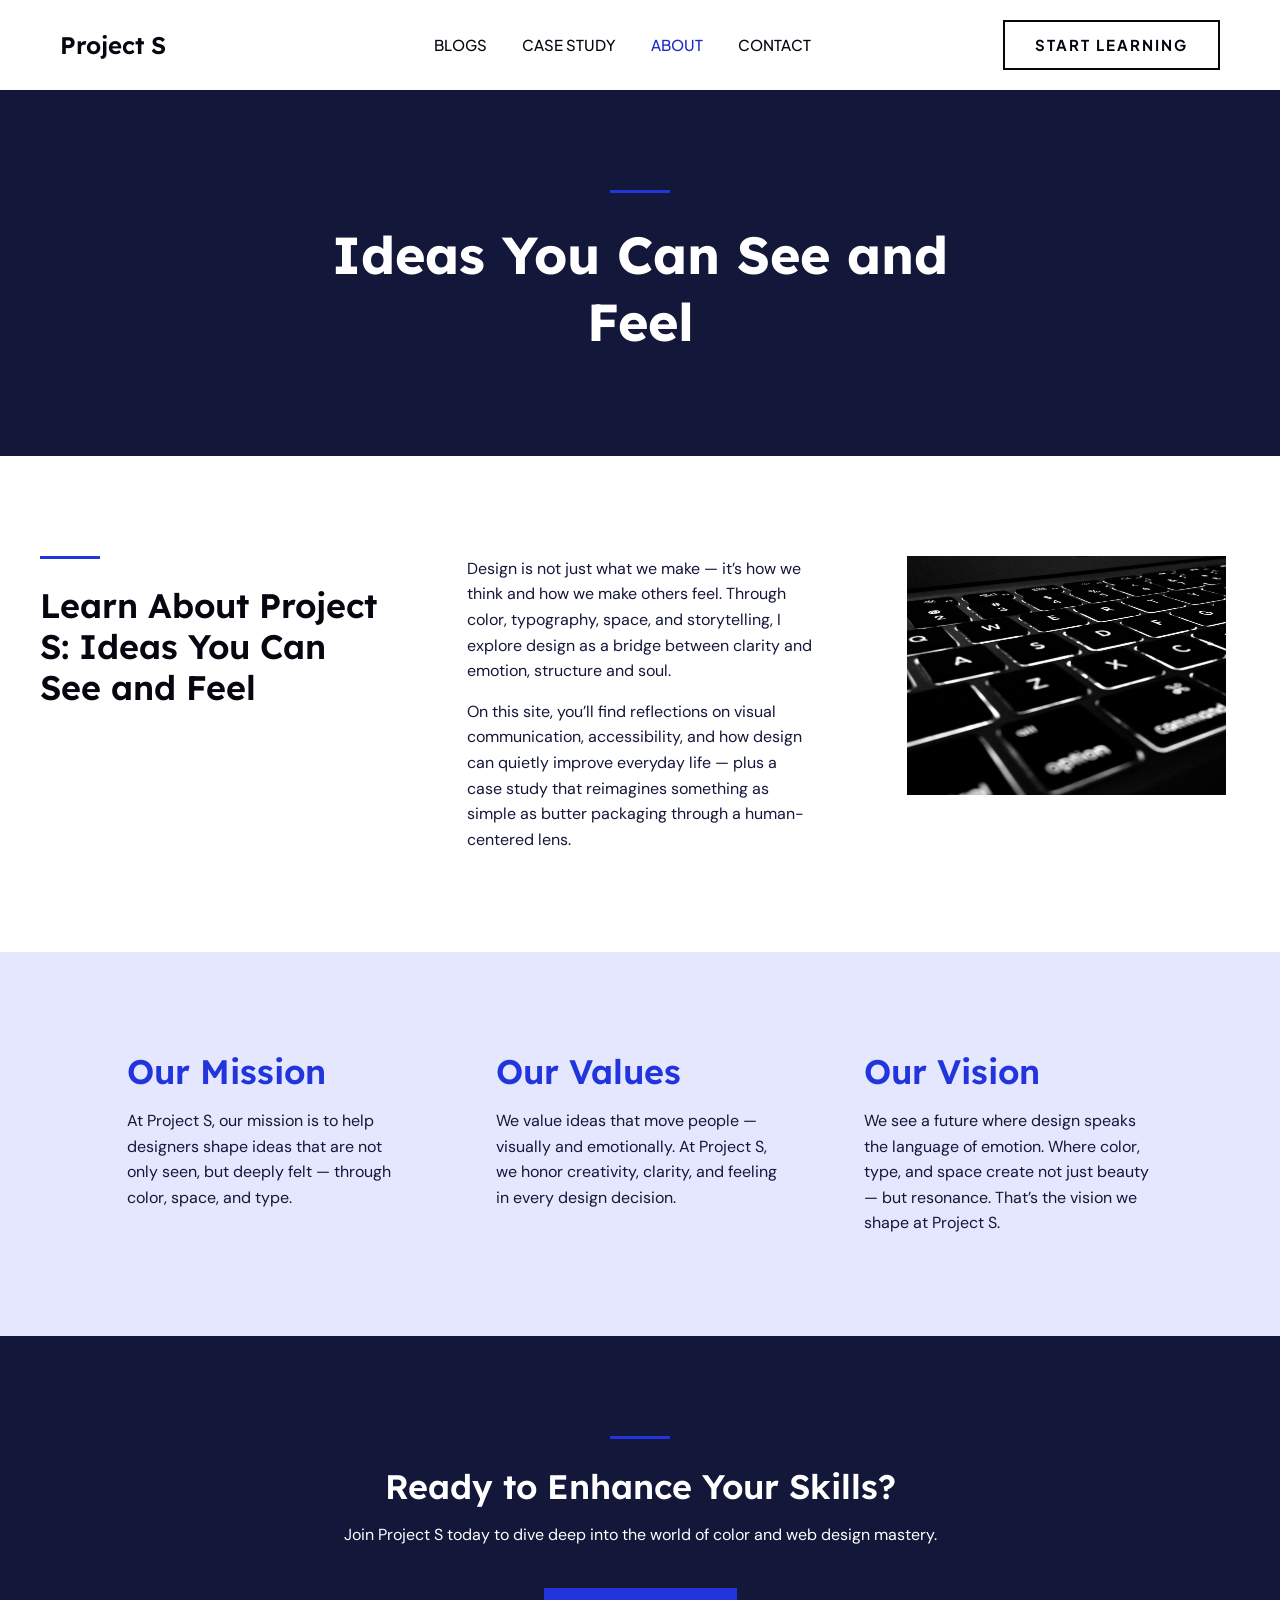
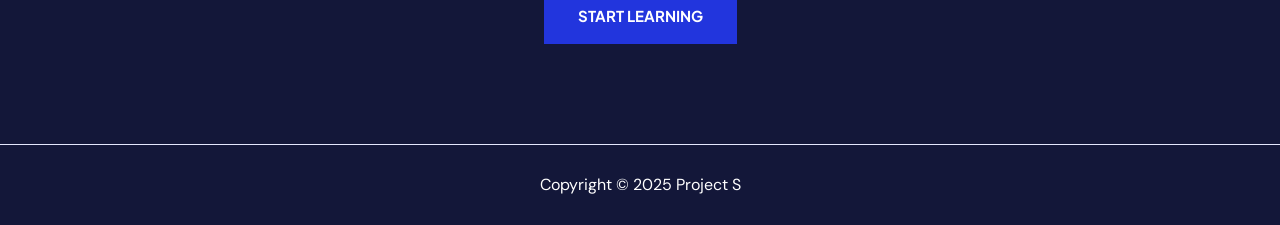
==== about/index.html @ 48d517de "Added case study page and updated links" ====
<!DOCTYPE html>
<html lang="en-US">
<head>
<meta charset="UTF-8">
<meta name="viewport" content="width=device-width, initial-scale=1">
	<link rel="profile" href="https://gmpg.org/xfn/11"> 
	<title>About &#8211; Project S</title>
<meta name="robots" content="max-image-preview:large">
	<style>img:is([sizes="auto" i], [sizes^="auto," i]) { contain-intrinsic-size: 3000px 1500px }</style>
	<link rel="dns-prefetch" href="//fonts.googleapis.com">
<link rel="alternate" type="application/rss+xml" title="Project S &raquo; Feed" href="https://sofisanzh.github.io/blog-project/feed/">
<link rel="alternate" type="application/rss+xml" title="Project S &raquo; Comments Feed" href="https://sofisanzh.github.io/blog-project/comments/feed/">
<script>
window._wpemojiSettings = {"baseUrl":"https:\/\/s.w.org\/images\/core\/emoji\/15.1.0\/72x72\/","ext":".png","svgUrl":"https:\/\/s.w.org\/images\/core\/emoji\/15.1.0\/svg\/","svgExt":".svg","source":{"concatemoji":"https:\/\/sofisanzh.github.io\/blog-project\/wp-includes\/js\/wp-emoji-release.min.js?ver=6.8"}};
/*! This file is auto-generated */
!function(i,n){var o,s,e;function c(e){try{var t={supportTests:e,timestamp:(new Date).valueOf()};sessionStorage.setItem(o,JSON.stringify(t))}catch(e){}}function p(e,t,n){e.clearRect(0,0,e.canvas.width,e.canvas.height),e.fillText(t,0,0);var t=new Uint32Array(e.getImageData(0,0,e.canvas.width,e.canvas.height).data),r=(e.clearRect(0,0,e.canvas.width,e.canvas.height),e.fillText(n,0,0),new Uint32Array(e.getImageData(0,0,e.canvas.width,e.canvas.height).data));return t.every(function(e,t){return e===r[t]})}function u(e,t,n){switch(t){case"flag":return n(e,"🏳️‍⚧️","🏳️​⚧️")?!1:!n(e,"🇺🇳","🇺​🇳")&&!n(e,"🏴󠁧󠁢󠁥󠁮󠁧󠁿","🏴​󠁧​󠁢​󠁥​󠁮​󠁧​󠁿");case"emoji":return!n(e,"🐦‍🔥","🐦​🔥")}return!1}function f(e,t,n){var r="undefined"!=typeof WorkerGlobalScope&&self instanceof WorkerGlobalScope?new OffscreenCanvas(300,150):i.createElement("canvas"),a=r.getContext("2d",{willReadFrequently:!0}),o=(a.textBaseline="top",a.font="600 32px Arial",{});return e.forEach(function(e){o[e]=t(a,e,n)}),o}function t(e){var t=i.createElement("script");t.src=e,t.defer=!0,i.head.appendChild(t)}"undefined"!=typeof Promise&&(o="wpEmojiSettingsSupports",s=["flag","emoji"],n.supports={everything:!0,everythingExceptFlag:!0},e=new Promise(function(e){i.addEventListener("DOMContentLoaded",e,{once:!0})}),new Promise(function(t){var n=function(){try{var e=JSON.parse(sessionStorage.getItem(o));if("object"==typeof e&&"number"==typeof e.timestamp&&(new Date).valueOf()<e.timestamp+604800&&"object"==typeof e.supportTests)return e.supportTests}catch(e){}return null}();if(!n){if("undefined"!=typeof Worker&&"undefined"!=typeof OffscreenCanvas&&"undefined"!=typeof URL&&URL.createObjectURL&&"undefined"!=typeof Blob)try{var e="postMessage("+f.toString()+"("+[JSON.stringify(s),u.toString(),p.toString()].join(",")+"));",r=new Blob([e],{type:"text/javascript"}),a=new Worker(URL.createObjectURL(r),{name:"wpTestEmojiSupports"});return void(a.onmessage=function(e){c(n=e.data),a.terminate(),t(n)})}catch(e){}c(n=f(s,u,p))}t(n)}).then(function(e){for(var t in e)n.supports[t]=e[t],n.supports.everything=n.supports.everything&&n.supports[t],"flag"!==t&&(n.supports.everythingExceptFlag=n.supports.everythingExceptFlag&&n.supports[t]);n.supports.everythingExceptFlag=n.supports.everythingExceptFlag&&!n.supports.flag,n.DOMReady=!1,n.readyCallback=function(){n.DOMReady=!0}}).then(function(){return e}).then(function(){var e;n.supports.everything||(n.readyCallback(),(e=n.source||{}).concatemoji?t(e.concatemoji):e.wpemoji&&e.twemoji&&(t(e.twemoji),t(e.wpemoji)))}))}((window,document),window._wpemojiSettings);
</script>
<link rel="stylesheet" id="astra-theme-css-css" href="https://sofisanzh.github.io/blog-project/wp-content/themes/astra/assets/css/minified/main.min.css?ver=4.10.0" media="all">
<style id="astra-theme-css-inline-css">:root{--ast-post-nav-space:0;--ast-container-default-xlg-padding:2.5em;--ast-container-default-lg-padding:2.5em;--ast-container-default-slg-padding:2em;--ast-container-default-md-padding:2.5em;--ast-container-default-sm-padding:2.5em;--ast-container-default-xs-padding:2.4em;--ast-container-default-xxs-padding:1.8em;--ast-code-block-background:#ECEFF3;--ast-comment-inputs-background:#F9FAFB;--ast-normal-container-width:1200px;--ast-narrow-container-width:750px;--ast-blog-title-font-weight:600;--ast-blog-meta-weight:600;--ast-global-color-primary:var(--ast-global-color-5);--ast-global-color-secondary:var(--ast-global-color-4);--ast-global-color-alternate-background:var(--ast-global-color-7);--ast-global-color-subtle-background:var(--ast-global-color-6);--ast-bg-style-guide:#F8FAFC;--ast-shadow-style-guide:0px 0px 4px 0 #00000057;--ast-global-dark-bg-style:#fff;--ast-global-dark-lfs:#fbfbfb;--ast-widget-bg-color:#fafafa;--ast-wc-container-head-bg-color:#fbfbfb;--ast-title-layout-bg:#eeeeee;--ast-search-border-color:#e7e7e7;--ast-lifter-hover-bg:#e6e6e6;--ast-gallery-block-color:#000;--srfm-color-input-label:var(--ast-global-color-2);}html{font-size:100%;}a{color:var(--ast-global-color-0);}a:hover,a:focus{color:var(--ast-global-color-1);}body,button,input,select,textarea,.ast-button,.ast-custom-button{font-family:'DM Sans',sans-serif;font-weight:400;font-size:16px;font-size:1rem;line-height:var(--ast-body-line-height,1.6em);}blockquote{color:var(--ast-global-color-3);}h1,.entry-content h1,h2,.entry-content h2,h3,.entry-content h3,h4,.entry-content h4,h5,.entry-content h5,h6,.entry-content h6,.site-title,.site-title a{font-family:'Lexend',sans-serif;font-weight:600;line-height:1.2em;}.ast-site-identity .site-title a{color:var(--ast-global-color-2);}.ast-site-identity .site-title a:hover{color:var(--ast-global-color-2);}.site-title{font-size:24px;font-size:1.5rem;display:block;}.site-header .site-description{font-size:15px;font-size:0.9375rem;display:none;}.entry-title{font-size:26px;font-size:1.625rem;}.ast-blog-single-element.ast-taxonomy-container a{font-size:14px;font-size:0.875rem;}.ast-blog-meta-container{font-size:13px;font-size:0.8125rem;}.archive .ast-article-post .ast-article-inner,.blog .ast-article-post .ast-article-inner,.archive .ast-article-post .ast-article-inner:hover,.blog .ast-article-post .ast-article-inner:hover{overflow:hidden;}h1,.entry-content h1{font-size:52px;font-size:3.25rem;font-weight:700;font-family:'Lexend',sans-serif;line-height:1.3em;}h2,.entry-content h2{font-size:34px;font-size:2.125rem;font-weight:600;font-family:'Lexend',sans-serif;line-height:1.2em;}h3,.entry-content h3{font-size:22px;font-size:1.375rem;font-weight:600;font-family:'Lexend',sans-serif;line-height:1.3em;}h4,.entry-content h4{font-size:16px;font-size:1rem;line-height:1.3em;font-weight:600;font-family:'Lexend',sans-serif;}h5,.entry-content h5{font-size:15px;font-size:0.9375rem;line-height:1.5em;font-weight:600;font-family:'Lexend',sans-serif;}h6,.entry-content h6{font-size:14px;font-size:0.875rem;line-height:1.5em;font-weight:600;font-family:'Lexend',sans-serif;text-transform:uppercase;}::selection{background-color:var(--ast-global-color-0);color:#ffffff;}body,h1,.entry-title a,.entry-content h1,h2,.entry-content h2,h3,.entry-content h3,h4,.entry-content h4,h5,.entry-content h5,h6,.entry-content h6{color:var(--ast-global-color-3);}.tagcloud a:hover,.tagcloud a:focus,.tagcloud a.current-item{color:#ffffff;border-color:var(--ast-global-color-0);background-color:var(--ast-global-color-0);}input:focus,input[type="text"]:focus,input[type="email"]:focus,input[type="url"]:focus,input[type="password"]:focus,input[type="reset"]:focus,input[type="search"]:focus,textarea:focus{border-color:var(--ast-global-color-0);}input[type="radio"]:checked,input[type=reset],input[type="checkbox"]:checked,input[type="checkbox"]:hover:checked,input[type="checkbox"]:focus:checked,input[type=range]::-webkit-slider-thumb{border-color:var(--ast-global-color-0);background-color:var(--ast-global-color-0);box-shadow:none;}.site-footer a:hover + .post-count,.site-footer a:focus + .post-count{background:var(--ast-global-color-0);border-color:var(--ast-global-color-0);}.single .nav-links .nav-previous,.single .nav-links .nav-next{color:var(--ast-global-color-0);}.entry-meta,.entry-meta *{line-height:1.45;color:var(--ast-global-color-0);font-weight:600;}.entry-meta a:not(.ast-button):hover,.entry-meta a:not(.ast-button):hover *,.entry-meta a:not(.ast-button):focus,.entry-meta a:not(.ast-button):focus *,.page-links > .page-link,.page-links .page-link:hover,.post-navigation a:hover{color:var(--ast-global-color-1);}#cat option,.secondary .calendar_wrap thead a,.secondary .calendar_wrap thead a:visited{color:var(--ast-global-color-0);}.secondary .calendar_wrap #today,.ast-progress-val span{background:var(--ast-global-color-0);}.secondary a:hover + .post-count,.secondary a:focus + .post-count{background:var(--ast-global-color-0);border-color:var(--ast-global-color-0);}.calendar_wrap #today > a{color:#ffffff;}.page-links .page-link,.single .post-navigation a{color:var(--ast-global-color-3);}.ast-search-menu-icon .search-form button.search-submit{padding:0 4px;}.ast-search-menu-icon form.search-form{padding-right:0;}.ast-search-menu-icon.slide-search input.search-field{width:0;}.ast-header-search .ast-search-menu-icon.ast-dropdown-active .search-form,.ast-header-search .ast-search-menu-icon.ast-dropdown-active .search-field:focus{transition:all 0.2s;}.search-form input.search-field:focus{outline:none;}.ast-search-menu-icon .search-form button.search-submit:focus,.ast-theme-transparent-header .ast-header-search .ast-dropdown-active .ast-icon,.ast-theme-transparent-header .ast-inline-search .search-field:focus .ast-icon{color:var(--ast-global-color-1);}.ast-header-search .slide-search .search-form{border:2px solid var(--ast-global-color-0);}.ast-header-search .slide-search .search-field{background-color:(--ast-global-dark-bg-style);}.ast-archive-title{color:var(--ast-global-color-2);}.widget-title,.widget .wp-block-heading{font-size:22px;font-size:1.375rem;color:var(--ast-global-color-2);}.ast-single-post .entry-content a,.ast-comment-content a:not(.ast-comment-edit-reply-wrap a){text-decoration:underline;}.ast-single-post .elementor-widget-button .elementor-button,.ast-single-post .entry-content .uagb-tab a,.ast-single-post .entry-content .uagb-ifb-cta a,.ast-single-post .entry-content .uabb-module-content a,.ast-single-post .entry-content .uagb-post-grid a,.ast-single-post .entry-content .uagb-timeline a,.ast-single-post .entry-content .uagb-toc__wrap a,.ast-single-post .entry-content .uagb-taxomony-box a,.ast-single-post .entry-content .woocommerce a,.entry-content .wp-block-latest-posts > li > a,.ast-single-post .entry-content .wp-block-file__button,li.ast-post-filter-single,.ast-single-post .ast-comment-content .comment-reply-link,.ast-single-post .ast-comment-content .comment-edit-link{text-decoration:none;}.ast-search-menu-icon.slide-search a:focus-visible:focus-visible,.astra-search-icon:focus-visible,#close:focus-visible,a:focus-visible,.ast-menu-toggle:focus-visible,.site .skip-link:focus-visible,.wp-block-loginout input:focus-visible,.wp-block-search.wp-block-search__button-inside .wp-block-search__inside-wrapper,.ast-header-navigation-arrow:focus-visible,.woocommerce .wc-proceed-to-checkout > .checkout-button:focus-visible,.woocommerce .woocommerce-MyAccount-navigation ul li a:focus-visible,.ast-orders-table__row .ast-orders-table__cell:focus-visible,.woocommerce .woocommerce-order-details .order-again > .button:focus-visible,.woocommerce .woocommerce-message a.button.wc-forward:focus-visible,.woocommerce #minus_qty:focus-visible,.woocommerce #plus_qty:focus-visible,a#ast-apply-coupon:focus-visible,.woocommerce .woocommerce-info a:focus-visible,.woocommerce .astra-shop-summary-wrap a:focus-visible,.woocommerce a.wc-forward:focus-visible,#ast-apply-coupon:focus-visible,.woocommerce-js .woocommerce-mini-cart-item a.remove:focus-visible,#close:focus-visible,.button.search-submit:focus-visible,#search_submit:focus,.normal-search:focus-visible,.ast-header-account-wrap:focus-visible,.woocommerce .ast-on-card-button.ast-quick-view-trigger:focus{outline-style:dotted;outline-color:inherit;outline-width:thin;}input:focus,input[type="text"]:focus,input[type="email"]:focus,input[type="url"]:focus,input[type="password"]:focus,input[type="reset"]:focus,input[type="search"]:focus,input[type="number"]:focus,textarea:focus,.wp-block-search__input:focus,[data-section="section-header-mobile-trigger"] .ast-button-wrap .ast-mobile-menu-trigger-minimal:focus,.ast-mobile-popup-drawer.active .menu-toggle-close:focus,.woocommerce-ordering select.orderby:focus,#ast-scroll-top:focus,#coupon_code:focus,.woocommerce-page #comment:focus,.woocommerce #reviews #respond input#submit:focus,.woocommerce a.add_to_cart_button:focus,.woocommerce .button.single_add_to_cart_button:focus,.woocommerce .woocommerce-cart-form button:focus,.woocommerce .woocommerce-cart-form__cart-item .quantity .qty:focus,.woocommerce .woocommerce-billing-fields .woocommerce-billing-fields__field-wrapper .woocommerce-input-wrapper > .input-text:focus,.woocommerce #order_comments:focus,.woocommerce #place_order:focus,.woocommerce .woocommerce-address-fields .woocommerce-address-fields__field-wrapper .woocommerce-input-wrapper > .input-text:focus,.woocommerce .woocommerce-MyAccount-content form button:focus,.woocommerce .woocommerce-MyAccount-content .woocommerce-EditAccountForm .woocommerce-form-row .woocommerce-Input.input-text:focus,.woocommerce .ast-woocommerce-container .woocommerce-pagination ul.page-numbers li a:focus,body #content .woocommerce form .form-row .select2-container--default .select2-selection--single:focus,#ast-coupon-code:focus,.woocommerce.woocommerce-js .quantity input[type=number]:focus,.woocommerce-js .woocommerce-mini-cart-item .quantity input[type=number]:focus,.woocommerce p#ast-coupon-trigger:focus{border-style:dotted;border-color:inherit;border-width:thin;}input{outline:none;}.ast-logo-title-inline .site-logo-img{padding-right:1em;}body .ast-oembed-container *{position:absolute;top:0;width:100%;height:100%;left:0;}body .wp-block-embed-pocket-casts .ast-oembed-container *{position:unset;}.ast-single-post-featured-section + article {margin-top: 2em;}.site-content .ast-single-post-featured-section img {width: 100%;overflow: hidden;object-fit: cover;}.ast-separate-container .site-content .ast-single-post-featured-section + article {margin-top: -80px;z-index: 9;position: relative;border-radius: 4px;}@media (min-width: 922px) {.ast-no-sidebar .site-content .ast-article-image-container--wide {margin-left: -120px;margin-right: -120px;max-width: unset;width: unset;}.ast-left-sidebar .site-content .ast-article-image-container--wide,.ast-right-sidebar .site-content .ast-article-image-container--wide {margin-left: -10px;margin-right: -10px;}.site-content .ast-article-image-container--full {margin-left: calc( -50vw + 50%);margin-right: calc( -50vw + 50%);max-width: 100vw;width: 100vw;}.ast-left-sidebar .site-content .ast-article-image-container--full,.ast-right-sidebar .site-content .ast-article-image-container--full {margin-left: -10px;margin-right: -10px;max-width: inherit;width: auto;}}.site > .ast-single-related-posts-container {margin-top: 0;}@media (min-width: 922px) {.ast-desktop .ast-container--narrow {max-width: var(--ast-narrow-container-width);margin: 0 auto;}}input[type="text"],input[type="number"],input[type="email"],input[type="url"],input[type="password"],input[type="search"],input[type=reset],input[type=tel],input[type=date],select,textarea{font-size:16px;font-style:normal;font-weight:400;line-height:24px;width:100%;padding:12px 16px;border-radius:4px;box-shadow:0px 1px 2px 0px rgba(0,0,0,0.05);color:var(--ast-form-input-text,#475569);}input[type="text"],input[type="number"],input[type="email"],input[type="url"],input[type="password"],input[type="search"],input[type=reset],input[type=tel],input[type=date],select{height:40px;}input[type="date"]{border-width:1px;border-style:solid;border-color:var(--ast-border-color);background:var( --ast-global-color-secondary,--ast-global-color-5 );}input[type="text"]:focus,input[type="number"]:focus,input[type="email"]:focus,input[type="url"]:focus,input[type="password"]:focus,input[type="search"]:focus,input[type=reset]:focus,input[type="tel"]:focus,input[type="date"]:focus,select:focus,textarea:focus{border-color:#046BD2;box-shadow:none;outline:none;color:var(--ast-form-input-focus-text,#475569);}label,legend{color:#111827;font-size:14px;font-style:normal;font-weight:500;line-height:20px;}select{padding:6px 10px;}fieldset{padding:30px;border-radius:4px;}button,.ast-button,.button,input[type="button"],input[type="reset"],input[type="submit"]{border-radius:4px;box-shadow:0px 1px 2px 0px rgba(0,0,0,0.05);}:root{--ast-comment-inputs-background:#FFF;}::placeholder{color:var(--ast-form-field-color,#9CA3AF);}::-ms-input-placeholder{color:var(--ast-form-field-color,#9CA3AF);}@media (max-width:921.9px){#ast-desktop-header{display:none;}}@media (min-width:922px){#ast-mobile-header{display:none;}}.wp-block-buttons.aligncenter{justify-content:center;}@media (max-width:921px){.ast-theme-transparent-header #primary,.ast-theme-transparent-header #secondary{padding:0;}}@media (max-width:921px){.ast-plain-container.ast-no-sidebar #primary{padding:0;}}.ast-plain-container.ast-no-sidebar #primary{margin-top:0;margin-bottom:0;}@media (max-width:921px){.ast-separate-container #primary,.ast-narrow-container #primary{padding-top:0px;}}@media (max-width:544px){.ast-separate-container #primary,.ast-narrow-container #primary{padding-top:0px;}}@media (max-width:921px){.ast-separate-container #primary,.ast-narrow-container #primary{padding-bottom:0px;}}@media (max-width:544px){.ast-separate-container #primary,.ast-narrow-container #primary{padding-bottom:0px;}}.wp-block-button.is-style-outline .wp-block-button__link{border-color:var(--ast-global-color-0);border-top-width:2px;border-right-width:2px;border-bottom-width:2px;border-left-width:2px;}div.wp-block-button.is-style-outline > .wp-block-button__link:not(.has-text-color),div.wp-block-button.wp-block-button__link.is-style-outline:not(.has-text-color){color:var(--ast-global-color-0);}.wp-block-button.is-style-outline .wp-block-button__link:hover,.wp-block-buttons .wp-block-button.is-style-outline .wp-block-button__link:focus,.wp-block-buttons .wp-block-button.is-style-outline > .wp-block-button__link:not(.has-text-color):hover,.wp-block-buttons .wp-block-button.wp-block-button__link.is-style-outline:not(.has-text-color):hover{color:#ffffff;background-color:var(--ast-global-color-1);border-color:var(--ast-global-color-1);}.post-page-numbers.current .page-link,.ast-pagination .page-numbers.current{color:#ffffff;border-color:var(--ast-global-color-0);background-color:var(--ast-global-color-0);}.wp-block-button.is-style-outline .wp-block-button__link{border-top-width:2px;border-right-width:2px;border-bottom-width:2px;border-left-width:2px;}.wp-block-buttons .wp-block-button.is-style-outline .wp-block-button__link.wp-element-button,.ast-outline-button,.wp-block-uagb-buttons-child .uagb-buttons-repeater.ast-outline-button{border-color:var(--ast-global-color-2);border-top-width:2px;border-right-width:2px;border-bottom-width:2px;border-left-width:2px;font-family:'Plus Jakarta Sans',sans-serif;font-weight:700;font-size:15px;font-size:0.9375rem;line-height:1.6em;text-transform:uppercase;letter-spacing:2px;padding-top:14px;padding-right:32px;padding-bottom:14px;padding-left:32px;border-top-left-radius:0px;border-top-right-radius:0px;border-bottom-right-radius:0px;border-bottom-left-radius:0px;}.wp-block-buttons .wp-block-button.is-style-outline > .wp-block-button__link:not(.has-text-color),.wp-block-buttons .wp-block-button.wp-block-button__link.is-style-outline:not(.has-text-color),.ast-outline-button{color:var(--ast-global-color-2);}.wp-block-button.is-style-outline .wp-block-button__link:hover,.wp-block-buttons .wp-block-button.is-style-outline .wp-block-button__link:focus,.wp-block-buttons .wp-block-button.is-style-outline > .wp-block-button__link:not(.has-text-color):hover,.wp-block-buttons .wp-block-button.wp-block-button__link.is-style-outline:not(.has-text-color):hover,.ast-outline-button:hover,.ast-outline-button:focus,.wp-block-uagb-buttons-child .uagb-buttons-repeater.ast-outline-button:hover,.wp-block-uagb-buttons-child .uagb-buttons-repeater.ast-outline-button:focus{color:#ffffff;background-color:var(--ast-global-color-1);border-color:var(--ast-global-color-1);}.ast-single-post .entry-content a.ast-outline-button,.ast-single-post .entry-content .is-style-outline>.wp-block-button__link{text-decoration:none;}.wp-block-button .wp-block-button__link.wp-element-button.is-style-outline:not(.has-background),.wp-block-button.is-style-outline>.wp-block-button__link.wp-element-button:not(.has-background),.ast-outline-button{background-color:rgba(0,0,0,0);}.uagb-buttons-repeater.ast-outline-button{border-radius:9999px;}@media (max-width:921px){.wp-block-buttons .wp-block-button.is-style-outline .wp-block-button__link.wp-element-button,.ast-outline-button,.wp-block-uagb-buttons-child .uagb-buttons-repeater.ast-outline-button{font-size:14px;font-size:0.875rem;padding-top:14px;padding-right:30px;padding-bottom:14px;padding-left:30px;}}@media (max-width:544px){.wp-block-buttons .wp-block-button.is-style-outline .wp-block-button__link.wp-element-button,.ast-outline-button,.wp-block-uagb-buttons-child .uagb-buttons-repeater.ast-outline-button{font-size:14px;font-size:0.875rem;padding-top:14px;padding-right:25px;padding-bottom:14px;padding-left:25px;}}.entry-content[data-ast-blocks-layout] > figure{margin-bottom:1em;}h1.widget-title{font-weight:700;}h2.widget-title{font-weight:600;}h3.widget-title{font-weight:600;}#page{display:flex;flex-direction:column;min-height:100vh;}.ast-404-layout-1 h1.page-title{color:var(--ast-global-color-2);}.single .post-navigation a{line-height:1em;height:inherit;}.error-404 .page-sub-title{font-size:1.5rem;font-weight:inherit;}.search .site-content .content-area .search-form{margin-bottom:0;}#page .site-content{flex-grow:1;}.widget{margin-bottom:1.25em;}#secondary li{line-height:1.5em;}#secondary .wp-block-group h2{margin-bottom:0.7em;}#secondary h2{font-size:1.7rem;}.ast-separate-container .ast-article-post,.ast-separate-container .ast-article-single,.ast-separate-container .comment-respond{padding:3em;}.ast-separate-container .ast-article-single .ast-article-single{padding:0;}.ast-article-single .wp-block-post-template-is-layout-grid{padding-left:0;}.ast-separate-container .comments-title,.ast-narrow-container .comments-title{padding:1.5em 2em;}.ast-page-builder-template .comment-form-textarea,.ast-comment-formwrap .ast-grid-common-col{padding:0;}.ast-comment-formwrap{padding:0;display:inline-flex;column-gap:20px;width:100%;margin-left:0;margin-right:0;}.comments-area textarea#comment:focus,.comments-area textarea#comment:active,.comments-area .ast-comment-formwrap input[type="text"]:focus,.comments-area .ast-comment-formwrap input[type="text"]:active {box-shadow:none;outline:none;}.archive.ast-page-builder-template .entry-header{margin-top:2em;}.ast-page-builder-template .ast-comment-formwrap{width:100%;}.entry-title{margin-bottom:0.6em;}.ast-archive-description p{font-size:inherit;font-weight:inherit;line-height:inherit;}.ast-separate-container .ast-comment-list li.depth-1,.hentry{margin-bottom:1.5em;}.site-content section.ast-archive-description{margin-bottom:2em;}@media (min-width:921px){.ast-left-sidebar.ast-page-builder-template #secondary,.archive.ast-right-sidebar.ast-page-builder-template .site-main{padding-left:20px;padding-right:20px;}}@media (max-width:544px){.ast-comment-formwrap.ast-row{column-gap:10px;display:inline-block;}#ast-commentform .ast-grid-common-col{position:relative;width:100%;}}@media (min-width:1201px){.ast-separate-container .ast-article-post,.ast-separate-container .ast-article-single,.ast-separate-container .ast-author-box,.ast-separate-container .ast-404-layout-1,.ast-separate-container .no-results{padding:3em;}}@media (max-width:921px){.ast-separate-container #primary,.ast-separate-container #secondary{padding:1.5em 0;}#primary,#secondary{padding:1.5em 0;margin:0;}.ast-left-sidebar #content > .ast-container{display:flex;flex-direction:column-reverse;width:100%;}}@media (min-width:922px){.ast-separate-container.ast-right-sidebar #primary,.ast-separate-container.ast-left-sidebar #primary{border:0;}.search-no-results.ast-separate-container #primary{margin-bottom:4em;}}.wp-block-button .wp-block-button__link{color:#ffffff;}.wp-block-button .wp-block-button__link:hover,.wp-block-button .wp-block-button__link:focus{color:#ffffff;background-color:var(--ast-global-color-1);border-color:var(--ast-global-color-1);}.elementor-widget-heading h1.elementor-heading-title{line-height:1.3em;}.elementor-widget-heading h2.elementor-heading-title{line-height:1.2em;}.elementor-widget-heading h3.elementor-heading-title{line-height:1.3em;}.elementor-widget-heading h4.elementor-heading-title{line-height:1.3em;}.elementor-widget-heading h5.elementor-heading-title{line-height:1.5em;}.elementor-widget-heading h6.elementor-heading-title{line-height:1.5em;}.wp-block-button .wp-block-button__link,.wp-block-search .wp-block-search__button,body .wp-block-file .wp-block-file__button{border-style:solid;border-top-width:2px;border-right-width:2px;border-left-width:2px;border-bottom-width:2px;border-color:var(--ast-global-color-0);background-color:var(--ast-global-color-0);color:#ffffff;font-family:'Plus Jakarta Sans',sans-serif;font-weight:700;line-height:1.6em;text-transform:uppercase;font-size:15px;font-size:0.9375rem;border-top-left-radius:0px;border-top-right-radius:0px;border-bottom-right-radius:0px;border-bottom-left-radius:0px;padding-top:14px;padding-right:32px;padding-bottom:14px;padding-left:32px;}.ast-single-post .entry-content .wp-block-button .wp-block-button__link,.ast-single-post .entry-content .wp-block-search .wp-block-search__button,body .entry-content .wp-block-file .wp-block-file__button{text-decoration:none;}@media (max-width:921px){.wp-block-button .wp-block-button__link,.wp-block-search .wp-block-search__button,body .wp-block-file .wp-block-file__button{font-size:14px;font-size:0.875rem;padding-top:14px;padding-right:30px;padding-bottom:14px;padding-left:30px;border-top-left-radius:0px;border-top-right-radius:0px;border-bottom-right-radius:0px;border-bottom-left-radius:0px;}}@media (max-width:544px){.wp-block-button .wp-block-button__link,.wp-block-search .wp-block-search__button,body .wp-block-file .wp-block-file__button{font-size:14px;font-size:0.875rem;padding-top:14px;padding-right:25px;padding-bottom:14px;padding-left:25px;border-top-left-radius:0px;border-top-right-radius:0px;border-bottom-right-radius:0px;border-bottom-left-radius:0px;}}.menu-toggle,button,.ast-button,.ast-custom-button,.button,input#submit,input[type="button"],input[type="submit"],input[type="reset"],#comments .submit,.search .search-submit,form[CLASS*="wp-block-search__"].wp-block-search .wp-block-search__inside-wrapper .wp-block-search__button,body .wp-block-file .wp-block-file__button,.search .search-submit,.woocommerce-js a.button,.woocommerce button.button,.woocommerce .woocommerce-message a.button,.woocommerce #respond input#submit.alt,.woocommerce input.button.alt,.woocommerce input.button,.woocommerce input.button:disabled,.woocommerce input.button:disabled[disabled],.woocommerce input.button:disabled:hover,.woocommerce input.button:disabled[disabled]:hover,.woocommerce #respond input#submit,.woocommerce button.button.alt.disabled,.wc-block-grid__products .wc-block-grid__product .wp-block-button__link,.wc-block-grid__product-onsale,[CLASS*="wc-block"] button,.woocommerce-js .astra-cart-drawer .astra-cart-drawer-content .woocommerce-mini-cart__buttons .button:not(.checkout):not(.ast-continue-shopping),.woocommerce-js .astra-cart-drawer .astra-cart-drawer-content .woocommerce-mini-cart__buttons a.checkout,.woocommerce button.button.alt.disabled.wc-variation-selection-needed,[CLASS*="wc-block"] .wc-block-components-button{border-style:solid;border-top-width:2px;border-right-width:2px;border-left-width:2px;border-bottom-width:2px;color:#ffffff;border-color:var(--ast-global-color-0);background-color:var(--ast-global-color-0);padding-top:14px;padding-right:32px;padding-bottom:14px;padding-left:32px;font-family:'Plus Jakarta Sans',sans-serif;font-weight:700;font-size:15px;font-size:0.9375rem;line-height:1.6em;text-transform:uppercase;border-top-left-radius:0px;border-top-right-radius:0px;border-bottom-right-radius:0px;border-bottom-left-radius:0px;}button:focus,.menu-toggle:hover,button:hover,.ast-button:hover,.ast-custom-button:hover .button:hover,.ast-custom-button:hover ,input[type=reset]:hover,input[type=reset]:focus,input#submit:hover,input#submit:focus,input[type="button"]:hover,input[type="button"]:focus,input[type="submit"]:hover,input[type="submit"]:focus,form[CLASS*="wp-block-search__"].wp-block-search .wp-block-search__inside-wrapper .wp-block-search__button:hover,form[CLASS*="wp-block-search__"].wp-block-search .wp-block-search__inside-wrapper .wp-block-search__button:focus,body .wp-block-file .wp-block-file__button:hover,body .wp-block-file .wp-block-file__button:focus,.woocommerce-js a.button:hover,.woocommerce button.button:hover,.woocommerce .woocommerce-message a.button:hover,.woocommerce #respond input#submit:hover,.woocommerce #respond input#submit.alt:hover,.woocommerce input.button.alt:hover,.woocommerce input.button:hover,.woocommerce button.button.alt.disabled:hover,.wc-block-grid__products .wc-block-grid__product .wp-block-button__link:hover,[CLASS*="wc-block"] button:hover,.woocommerce-js .astra-cart-drawer .astra-cart-drawer-content .woocommerce-mini-cart__buttons .button:not(.checkout):not(.ast-continue-shopping):hover,.woocommerce-js .astra-cart-drawer .astra-cart-drawer-content .woocommerce-mini-cart__buttons a.checkout:hover,.woocommerce button.button.alt.disabled.wc-variation-selection-needed:hover,[CLASS*="wc-block"] .wc-block-components-button:hover,[CLASS*="wc-block"] .wc-block-components-button:focus{color:#ffffff;background-color:var(--ast-global-color-1);border-color:var(--ast-global-color-1);}form[CLASS*="wp-block-search__"].wp-block-search .wp-block-search__inside-wrapper .wp-block-search__button.has-icon{padding-top:calc(14px - 3px);padding-right:calc(32px - 3px);padding-bottom:calc(14px - 3px);padding-left:calc(32px - 3px);}@media (max-width:921px){.menu-toggle,button,.ast-button,.ast-custom-button,.button,input#submit,input[type="button"],input[type="submit"],input[type="reset"],#comments .submit,.search .search-submit,form[CLASS*="wp-block-search__"].wp-block-search .wp-block-search__inside-wrapper .wp-block-search__button,body .wp-block-file .wp-block-file__button,.search .search-submit,.woocommerce-js a.button,.woocommerce button.button,.woocommerce .woocommerce-message a.button,.woocommerce #respond input#submit.alt,.woocommerce input.button.alt,.woocommerce input.button,.woocommerce input.button:disabled,.woocommerce input.button:disabled[disabled],.woocommerce input.button:disabled:hover,.woocommerce input.button:disabled[disabled]:hover,.woocommerce #respond input#submit,.woocommerce button.button.alt.disabled,.wc-block-grid__products .wc-block-grid__product .wp-block-button__link,.wc-block-grid__product-onsale,[CLASS*="wc-block"] button,.woocommerce-js .astra-cart-drawer .astra-cart-drawer-content .woocommerce-mini-cart__buttons .button:not(.checkout):not(.ast-continue-shopping),.woocommerce-js .astra-cart-drawer .astra-cart-drawer-content .woocommerce-mini-cart__buttons a.checkout,.woocommerce button.button.alt.disabled.wc-variation-selection-needed,[CLASS*="wc-block"] .wc-block-components-button{padding-top:14px;padding-right:30px;padding-bottom:14px;padding-left:30px;font-size:14px;font-size:0.875rem;border-top-left-radius:0px;border-top-right-radius:0px;border-bottom-right-radius:0px;border-bottom-left-radius:0px;}}@media (max-width:544px){.menu-toggle,button,.ast-button,.ast-custom-button,.button,input#submit,input[type="button"],input[type="submit"],input[type="reset"],#comments .submit,.search .search-submit,form[CLASS*="wp-block-search__"].wp-block-search .wp-block-search__inside-wrapper .wp-block-search__button,body .wp-block-file .wp-block-file__button,.search .search-submit,.woocommerce-js a.button,.woocommerce button.button,.woocommerce .woocommerce-message a.button,.woocommerce #respond input#submit.alt,.woocommerce input.button.alt,.woocommerce input.button,.woocommerce input.button:disabled,.woocommerce input.button:disabled[disabled],.woocommerce input.button:disabled:hover,.woocommerce input.button:disabled[disabled]:hover,.woocommerce #respond input#submit,.woocommerce button.button.alt.disabled,.wc-block-grid__products .wc-block-grid__product .wp-block-button__link,.wc-block-grid__product-onsale,[CLASS*="wc-block"] button,.woocommerce-js .astra-cart-drawer .astra-cart-drawer-content .woocommerce-mini-cart__buttons .button:not(.checkout):not(.ast-continue-shopping),.woocommerce-js .astra-cart-drawer .astra-cart-drawer-content .woocommerce-mini-cart__buttons a.checkout,.woocommerce button.button.alt.disabled.wc-variation-selection-needed,[CLASS*="wc-block"] .wc-block-components-button{padding-top:14px;padding-right:25px;padding-bottom:14px;padding-left:25px;font-size:14px;font-size:0.875rem;border-top-left-radius:0px;border-top-right-radius:0px;border-bottom-right-radius:0px;border-bottom-left-radius:0px;}}@media (max-width:921px){.menu-toggle,button,.ast-button,.button,input#submit,input[type="button"],input[type="submit"],input[type="reset"]{font-size:14px;font-size:0.875rem;}.ast-mobile-header-stack .main-header-bar .ast-search-menu-icon{display:inline-block;}.ast-header-break-point.ast-header-custom-item-outside .ast-mobile-header-stack .main-header-bar .ast-search-icon{margin:0;}.ast-comment-avatar-wrap img{max-width:2.5em;}.ast-comment-meta{padding:0 1.8888em 1.3333em;}}@media (min-width:544px){.ast-container{max-width:100%;}}@media (max-width:544px){.ast-separate-container .ast-article-post,.ast-separate-container .ast-article-single,.ast-separate-container .comments-title,.ast-separate-container .ast-archive-description{padding:1.5em 1em;}.ast-separate-container #content .ast-container{padding-left:0.54em;padding-right:0.54em;}.ast-separate-container .ast-comment-list .bypostauthor{padding:.5em;}.ast-search-menu-icon.ast-dropdown-active .search-field{width:170px;}.menu-toggle,button,.ast-button,.button,input#submit,input[type="button"],input[type="submit"],input[type="reset"]{font-size:14px;font-size:0.875rem;}} #ast-mobile-header .ast-site-header-cart-li a{pointer-events:none;}.ast-separate-container{background-color:var(--ast-global-color-4);background-image:none;}@media (max-width:921px){.site-title{display:block;}.site-header .site-description{display:none;}.entry-title{font-size:24px;font-size:1.5rem;}h1,.entry-content h1{font-size:40px;}h2,.entry-content h2{font-size:30px;}h3,.entry-content h3{font-size:24px;}h4,.entry-content h4{font-size:16px;font-size:1rem;}h5,.entry-content h5{font-size:15px;font-size:0.9375rem;}h6,.entry-content h6{font-size:14px;font-size:0.875rem;}}@media (max-width:544px){.site-title{display:block;}.site-header .site-description{display:none;}.entry-title{font-size:24px;font-size:1.5rem;}h1,.entry-content h1{font-size:32px;}h2,.entry-content h2{font-size:26px;}h3,.entry-content h3{font-size:22px;}h4,.entry-content h4{font-size:16px;font-size:1rem;}h5,.entry-content h5{font-size:15px;font-size:0.9375rem;}h6,.entry-content h6{font-size:14px;font-size:0.875rem;}}@media (max-width:921px){html{font-size:91.2%;}}@media (max-width:544px){html{font-size:91.2%;}}@media (min-width:922px){.ast-container{max-width:1240px;}}@media (min-width:922px){.site-content .ast-container{display:flex;}}@media (max-width:921px){.site-content .ast-container{flex-direction:column;}}.entry-content h1,.entry-content h2,.entry-content h3,.entry-content h4,.entry-content h5,.entry-content h6{clear:none;}@media (min-width:922px){.main-header-menu .sub-menu .menu-item.ast-left-align-sub-menu:hover > .sub-menu,.main-header-menu .sub-menu .menu-item.ast-left-align-sub-menu.focus > .sub-menu{margin-left:-0px;}}.entry-content li > p{margin-bottom:0;}.site .comments-area{padding-top:2em;padding-bottom:2em;margin-top:2em;}.wp-block-file {display: flex;align-items: center;flex-wrap: wrap;justify-content: space-between;}.wp-block-pullquote {border: none;}.wp-block-pullquote blockquote::before {content: "\201D";font-family: "Helvetica",sans-serif;display: flex;transform: rotate( 180deg );font-size: 6rem;font-style: normal;line-height: 1;font-weight: bold;align-items: center;justify-content: center;}.has-text-align-right > blockquote::before {justify-content: flex-start;}.has-text-align-left > blockquote::before {justify-content: flex-end;}figure.wp-block-pullquote.is-style-solid-color blockquote {max-width: 100%;text-align: inherit;}:root {--wp--custom--ast-default-block-top-padding: 3em;--wp--custom--ast-default-block-right-padding: 3em;--wp--custom--ast-default-block-bottom-padding: 3em;--wp--custom--ast-default-block-left-padding: 3em;--wp--custom--ast-container-width: 1200px;--wp--custom--ast-content-width-size: 1200px;--wp--custom--ast-wide-width-size: calc(1200px + var(--wp--custom--ast-default-block-left-padding) + var(--wp--custom--ast-default-block-right-padding));}.ast-narrow-container {--wp--custom--ast-content-width-size: 750px;--wp--custom--ast-wide-width-size: 750px;}@media(max-width: 921px) {:root {--wp--custom--ast-default-block-top-padding: 3em;--wp--custom--ast-default-block-right-padding: 2em;--wp--custom--ast-default-block-bottom-padding: 3em;--wp--custom--ast-default-block-left-padding: 2em;}}@media(max-width: 544px) {:root {--wp--custom--ast-default-block-top-padding: 3em;--wp--custom--ast-default-block-right-padding: 1.5em;--wp--custom--ast-default-block-bottom-padding: 3em;--wp--custom--ast-default-block-left-padding: 1.5em;}}.entry-content > .wp-block-group,.entry-content > .wp-block-cover,.entry-content > .wp-block-columns {padding-top: var(--wp--custom--ast-default-block-top-padding);padding-right: var(--wp--custom--ast-default-block-right-padding);padding-bottom: var(--wp--custom--ast-default-block-bottom-padding);padding-left: var(--wp--custom--ast-default-block-left-padding);}.ast-plain-container.ast-no-sidebar .entry-content > .alignfull,.ast-page-builder-template .ast-no-sidebar .entry-content > .alignfull {margin-left: calc( -50vw + 50%);margin-right: calc( -50vw + 50%);max-width: 100vw;width: 100vw;}.ast-plain-container.ast-no-sidebar .entry-content .alignfull .alignfull,.ast-page-builder-template.ast-no-sidebar .entry-content .alignfull .alignfull,.ast-plain-container.ast-no-sidebar .entry-content .alignfull .alignwide,.ast-page-builder-template.ast-no-sidebar .entry-content .alignfull .alignwide,.ast-plain-container.ast-no-sidebar .entry-content .alignwide .alignfull,.ast-page-builder-template.ast-no-sidebar .entry-content .alignwide .alignfull,.ast-plain-container.ast-no-sidebar .entry-content .alignwide .alignwide,.ast-page-builder-template.ast-no-sidebar .entry-content .alignwide .alignwide,.ast-plain-container.ast-no-sidebar .entry-content .wp-block-column .alignfull,.ast-page-builder-template.ast-no-sidebar .entry-content .wp-block-column .alignfull,.ast-plain-container.ast-no-sidebar .entry-content .wp-block-column .alignwide,.ast-page-builder-template.ast-no-sidebar .entry-content .wp-block-column .alignwide {margin-left: auto;margin-right: auto;width: 100%;}[data-ast-blocks-layout] .wp-block-separator:not(.is-style-dots) {height: 0;}[data-ast-blocks-layout] .wp-block-separator {margin: 20px auto;}[data-ast-blocks-layout] .wp-block-separator:not(.is-style-wide):not(.is-style-dots) {max-width: 100px;}[data-ast-blocks-layout] .wp-block-separator.has-background {padding: 0;}.entry-content[data-ast-blocks-layout] > * {max-width: var(--wp--custom--ast-content-width-size);margin-left: auto;margin-right: auto;}.entry-content[data-ast-blocks-layout] > .alignwide {max-width: var(--wp--custom--ast-wide-width-size);}.entry-content[data-ast-blocks-layout] .alignfull {max-width: none;}.entry-content .wp-block-columns {margin-bottom: 0;}blockquote {margin: 1.5em;border-color: rgba(0,0,0,0.05);}.wp-block-quote:not(.has-text-align-right):not(.has-text-align-center) {border-left: 5px solid rgba(0,0,0,0.05);}.has-text-align-right > blockquote,blockquote.has-text-align-right {border-right: 5px solid rgba(0,0,0,0.05);}.has-text-align-left > blockquote,blockquote.has-text-align-left {border-left: 5px solid rgba(0,0,0,0.05);}.wp-block-site-tagline,.wp-block-latest-posts .read-more {margin-top: 15px;}.wp-block-loginout p label {display: block;}.wp-block-loginout p:not(.login-remember):not(.login-submit) input {width: 100%;}.wp-block-loginout input:focus {border-color: transparent;}.wp-block-loginout input:focus {outline: thin dotted;}.entry-content .wp-block-media-text .wp-block-media-text__content {padding: 0 0 0 8%;}.entry-content .wp-block-media-text.has-media-on-the-right .wp-block-media-text__content {padding: 0 8% 0 0;}.entry-content .wp-block-media-text.has-background .wp-block-media-text__content {padding: 8%;}.entry-content .wp-block-cover:not([class*="background-color"]):not(.has-text-color.has-link-color) .wp-block-cover__inner-container,.entry-content .wp-block-cover:not([class*="background-color"]) .wp-block-cover-image-text,.entry-content .wp-block-cover:not([class*="background-color"]) .wp-block-cover-text,.entry-content .wp-block-cover-image:not([class*="background-color"]) .wp-block-cover__inner-container,.entry-content .wp-block-cover-image:not([class*="background-color"]) .wp-block-cover-image-text,.entry-content .wp-block-cover-image:not([class*="background-color"]) .wp-block-cover-text {color: var(--ast-global-color-primary,var(--ast-global-color-5));}.wp-block-loginout .login-remember input {width: 1.1rem;height: 1.1rem;margin: 0 5px 4px 0;vertical-align: middle;}.wp-block-latest-posts > li > *:first-child,.wp-block-latest-posts:not(.is-grid) > li:first-child {margin-top: 0;}.entry-content > .wp-block-buttons,.entry-content > .wp-block-uagb-buttons {margin-bottom: 1.5em;}.wp-block-search__inside-wrapper .wp-block-search__input {padding: 0 10px;color: var(--ast-global-color-3);background: var(--ast-global-color-primary,var(--ast-global-color-5));border-color: var(--ast-border-color);}.wp-block-latest-posts .read-more {margin-bottom: 1.5em;}.wp-block-search__no-button .wp-block-search__inside-wrapper .wp-block-search__input {padding-top: 5px;padding-bottom: 5px;}.wp-block-latest-posts .wp-block-latest-posts__post-date,.wp-block-latest-posts .wp-block-latest-posts__post-author {font-size: 1rem;}.wp-block-latest-posts > li > *,.wp-block-latest-posts:not(.is-grid) > li {margin-top: 12px;margin-bottom: 12px;}.ast-page-builder-template .entry-content[data-ast-blocks-layout] > *,.ast-page-builder-template .entry-content[data-ast-blocks-layout] > .alignfull:not(.wp-block-group):not(.uagb-is-root-container) > * {max-width: none;}.ast-page-builder-template .entry-content[data-ast-blocks-layout] > .alignwide:not(.uagb-is-root-container) > * {max-width: var(--wp--custom--ast-wide-width-size);}.ast-page-builder-template .entry-content[data-ast-blocks-layout] > .inherit-container-width > *,.ast-page-builder-template .entry-content[data-ast-blocks-layout] > *:not(.wp-block-group):not(.uagb-is-root-container) > *,.entry-content[data-ast-blocks-layout] > .wp-block-cover .wp-block-cover__inner-container {max-width: var(--wp--custom--ast-content-width-size) ;margin-left: auto;margin-right: auto;}.entry-content[data-ast-blocks-layout] .wp-block-cover:not(.alignleft):not(.alignright) {width: auto;}@media(max-width: 1200px) {.ast-separate-container .entry-content > .alignfull,.ast-separate-container .entry-content[data-ast-blocks-layout] > .alignwide,.ast-plain-container .entry-content[data-ast-blocks-layout] > .alignwide,.ast-plain-container .entry-content .alignfull {margin-left: calc(-1 * min(var(--ast-container-default-xlg-padding),20px)) ;margin-right: calc(-1 * min(var(--ast-container-default-xlg-padding),20px));}}@media(min-width: 1201px) {.ast-separate-container .entry-content > .alignfull {margin-left: calc(-1 * var(--ast-container-default-xlg-padding) );margin-right: calc(-1 * var(--ast-container-default-xlg-padding) );}.ast-separate-container .entry-content[data-ast-blocks-layout] > .alignwide,.ast-plain-container .entry-content[data-ast-blocks-layout] > .alignwide {margin-left: calc(-1 * var(--wp--custom--ast-default-block-left-padding) );margin-right: calc(-1 * var(--wp--custom--ast-default-block-right-padding) );}}@media(min-width: 921px) {.ast-separate-container .entry-content .wp-block-group.alignwide:not(.inherit-container-width) > :where(:not(.alignleft):not(.alignright)),.ast-plain-container .entry-content .wp-block-group.alignwide:not(.inherit-container-width) > :where(:not(.alignleft):not(.alignright)) {max-width: calc( var(--wp--custom--ast-content-width-size) + 80px );}.ast-plain-container.ast-right-sidebar .entry-content[data-ast-blocks-layout] .alignfull,.ast-plain-container.ast-left-sidebar .entry-content[data-ast-blocks-layout] .alignfull {margin-left: -60px;margin-right: -60px;}}@media(min-width: 544px) {.entry-content > .alignleft {margin-right: 20px;}.entry-content > .alignright {margin-left: 20px;}}@media (max-width:544px){.wp-block-columns .wp-block-column:not(:last-child){margin-bottom:20px;}.wp-block-latest-posts{margin:0;}}@media( max-width: 600px ) {.entry-content .wp-block-media-text .wp-block-media-text__content,.entry-content .wp-block-media-text.has-media-on-the-right .wp-block-media-text__content {padding: 8% 0 0;}.entry-content .wp-block-media-text.has-background .wp-block-media-text__content {padding: 8%;}}.ast-page-builder-template .entry-header {padding-left: 0;}.ast-narrow-container .site-content .wp-block-uagb-image--align-full .wp-block-uagb-image__figure {max-width: 100%;margin-left: auto;margin-right: auto;}.entry-content ul,.entry-content ol {padding: revert;margin: revert;padding-left: 20px;}:root .has-ast-global-color-0-color{color:var(--ast-global-color-0);}:root .has-ast-global-color-0-background-color{background-color:var(--ast-global-color-0);}:root .wp-block-button .has-ast-global-color-0-color{color:var(--ast-global-color-0);}:root .wp-block-button .has-ast-global-color-0-background-color{background-color:var(--ast-global-color-0);}:root .has-ast-global-color-1-color{color:var(--ast-global-color-1);}:root .has-ast-global-color-1-background-color{background-color:var(--ast-global-color-1);}:root .wp-block-button .has-ast-global-color-1-color{color:var(--ast-global-color-1);}:root .wp-block-button .has-ast-global-color-1-background-color{background-color:var(--ast-global-color-1);}:root .has-ast-global-color-2-color{color:var(--ast-global-color-2);}:root .has-ast-global-color-2-background-color{background-color:var(--ast-global-color-2);}:root .wp-block-button .has-ast-global-color-2-color{color:var(--ast-global-color-2);}:root .wp-block-button .has-ast-global-color-2-background-color{background-color:var(--ast-global-color-2);}:root .has-ast-global-color-3-color{color:var(--ast-global-color-3);}:root .has-ast-global-color-3-background-color{background-color:var(--ast-global-color-3);}:root .wp-block-button .has-ast-global-color-3-color{color:var(--ast-global-color-3);}:root .wp-block-button .has-ast-global-color-3-background-color{background-color:var(--ast-global-color-3);}:root .has-ast-global-color-4-color{color:var(--ast-global-color-4);}:root .has-ast-global-color-4-background-color{background-color:var(--ast-global-color-4);}:root .wp-block-button .has-ast-global-color-4-color{color:var(--ast-global-color-4);}:root .wp-block-button .has-ast-global-color-4-background-color{background-color:var(--ast-global-color-4);}:root .has-ast-global-color-5-color{color:var(--ast-global-color-5);}:root .has-ast-global-color-5-background-color{background-color:var(--ast-global-color-5);}:root .wp-block-button .has-ast-global-color-5-color{color:var(--ast-global-color-5);}:root .wp-block-button .has-ast-global-color-5-background-color{background-color:var(--ast-global-color-5);}:root .has-ast-global-color-6-color{color:var(--ast-global-color-6);}:root .has-ast-global-color-6-background-color{background-color:var(--ast-global-color-6);}:root .wp-block-button .has-ast-global-color-6-color{color:var(--ast-global-color-6);}:root .wp-block-button .has-ast-global-color-6-background-color{background-color:var(--ast-global-color-6);}:root .has-ast-global-color-7-color{color:var(--ast-global-color-7);}:root .has-ast-global-color-7-background-color{background-color:var(--ast-global-color-7);}:root .wp-block-button .has-ast-global-color-7-color{color:var(--ast-global-color-7);}:root .wp-block-button .has-ast-global-color-7-background-color{background-color:var(--ast-global-color-7);}:root .has-ast-global-color-8-color{color:var(--ast-global-color-8);}:root .has-ast-global-color-8-background-color{background-color:var(--ast-global-color-8);}:root .wp-block-button .has-ast-global-color-8-color{color:var(--ast-global-color-8);}:root .wp-block-button .has-ast-global-color-8-background-color{background-color:var(--ast-global-color-8);}:root{--ast-global-color-0:#2235DD;--ast-global-color-1:#1a2bc6;--ast-global-color-2:#05060F;--ast-global-color-3:#131739;--ast-global-color-4:#f0f1fd;--ast-global-color-5:#FFFFFF;--ast-global-color-6:#E4E7FD;--ast-global-color-7:#131739;--ast-global-color-8:#222222;}:root {--ast-border-color : var(--ast-global-color-6);}.site .site-content #primary{margin-top:0px;margin-bottom:0px;margin-left:0px;margin-right:0px;}.site .site-content #primary .ast-article-single,.ast-separate-container .site-content #secondary .widget{padding-top:0px;padding-bottom:0px;padding-left:0px;padding-right:0px;}.ast-single-entry-banner {-js-display: flex;display: flex;flex-direction: column;justify-content: center;text-align: center;position: relative;background: var(--ast-title-layout-bg);}.ast-single-entry-banner[data-banner-layout="layout-1"] {max-width: 1200px;background: inherit;padding: 20px 0;}.ast-single-entry-banner[data-banner-width-type="custom"] {margin: 0 auto;width: 100%;}.ast-single-entry-banner + .site-content .entry-header {margin-bottom: 0;}.site .ast-author-avatar {--ast-author-avatar-size: ;}a.ast-underline-text {text-decoration: underline;}.ast-container > .ast-terms-link {position: relative;display: block;}a.ast-button.ast-badge-tax {padding: 4px 8px;border-radius: 3px;font-size: inherit;}header.entry-header:not(.related-entry-header) .entry-title{font-weight:600;font-size:32px;font-size:2rem;}header.entry-header:not(.related-entry-header) > *:not(:last-child){margin-bottom:10px;}header.entry-header:not(.related-entry-header) .post-thumb-img-content{text-align:center;}header.entry-header:not(.related-entry-header) .post-thumb img,.ast-single-post-featured-section.post-thumb img{aspect-ratio:16/9;width:100%;height:100%;}.ast-archive-entry-banner {-js-display: flex;display: flex;flex-direction: column;justify-content: center;text-align: center;position: relative;background: var(--ast-title-layout-bg);}.ast-archive-entry-banner[data-banner-width-type="custom"] {margin: 0 auto;width: 100%;}.ast-archive-entry-banner[data-banner-layout="layout-1"] {background: inherit;padding: 20px 0;text-align: left;}body.archive .ast-archive-description{max-width:1200px;width:100%;text-align:left;padding-top:3em;padding-right:3em;padding-bottom:3em;padding-left:3em;}body.archive .ast-archive-description .ast-archive-title,body.archive .ast-archive-description .ast-archive-title *{font-weight:600;font-size:32px;font-size:2rem;}body.archive .ast-archive-description > *:not(:last-child){margin-bottom:10px;}@media (max-width:921px){body.archive .ast-archive-description{text-align:left;}}@media (max-width:544px){body.archive .ast-archive-description{text-align:left;}}.ast-breadcrumbs .trail-browse,.ast-breadcrumbs .trail-items,.ast-breadcrumbs .trail-items li{display:inline-block;margin:0;padding:0;border:none;background:inherit;text-indent:0;text-decoration:none;}.ast-breadcrumbs .trail-browse{font-size:inherit;font-style:inherit;font-weight:inherit;color:inherit;}.ast-breadcrumbs .trail-items{list-style:none;}.trail-items li::after{padding:0 0.3em;content:"\00bb";}.trail-items li:last-of-type::after{display:none;}h1,.entry-content h1,h2,.entry-content h2,h3,.entry-content h3,h4,.entry-content h4,h5,.entry-content h5,h6,.entry-content h6{color:var(--ast-global-color-2);}.entry-title a{color:var(--ast-global-color-2);}@media (max-width:921px){.ast-builder-grid-row-container.ast-builder-grid-row-tablet-3-firstrow .ast-builder-grid-row > *:first-child,.ast-builder-grid-row-container.ast-builder-grid-row-tablet-3-lastrow .ast-builder-grid-row > *:last-child{grid-column:1 / -1;}}@media (max-width:544px){.ast-builder-grid-row-container.ast-builder-grid-row-mobile-3-firstrow .ast-builder-grid-row > *:first-child,.ast-builder-grid-row-container.ast-builder-grid-row-mobile-3-lastrow .ast-builder-grid-row > *:last-child{grid-column:1 / -1;}}@media (max-width:921px){.ast-builder-layout-element .ast-site-identity{margin-top:0px;margin-bottom:0px;margin-left:0px;margin-right:0px;}}.ast-builder-layout-element[data-section="title_tagline"]{display:flex;}@media (max-width:921px){.ast-header-break-point .ast-builder-layout-element[data-section="title_tagline"]{display:flex;}}@media (max-width:544px){.ast-header-break-point .ast-builder-layout-element[data-section="title_tagline"]{display:flex;}}[data-section*="section-hb-button-"] .menu-link{display:none;}.ast-header-button-1[data-section*="section-hb-button-"] .ast-builder-button-wrap .ast-custom-button{font-family:'Plus Jakarta Sans',sans-serif;font-weight:700;font-size:15px;font-size:0.9375rem;line-height:1.2em;text-transform:uppercase;letter-spacing:2px;}.ast-header-button-1 .ast-custom-button{color:var(--ast-global-color-2);background:rgba(0,0,0,0);border-color:var(--ast-global-color-2);border-top-width:2px;border-bottom-width:2px;border-left-width:2px;border-right-width:2px;border-top-left-radius:0px;border-top-right-radius:0px;border-bottom-right-radius:0px;border-bottom-left-radius:0px;}.ast-header-button-1 .ast-custom-button:hover{color:#ffffff;background:var(--ast-global-color-1);border-color:var(--ast-global-color-1);}.ast-header-button-1[data-section*="section-hb-button-"] .ast-builder-button-wrap .ast-custom-button{padding-top:14px;padding-bottom:14px;padding-left:30px;padding-right:30px;}.ast-header-button-1[data-section="section-hb-button-1"]{display:flex;}@media (max-width:921px){.ast-header-break-point .ast-header-button-1[data-section="section-hb-button-1"]{display:flex;}}@media (max-width:544px){.ast-header-break-point .ast-header-button-1[data-section="section-hb-button-1"]{display:flex;}}.ast-builder-menu-1{font-family:'Plus Jakarta Sans',sans-serif;font-weight:500;text-transform:uppercase;}.ast-builder-menu-1 .menu-item > .menu-link{line-height:1.6em;font-size:15px;font-size:0.9375rem;color:var(--ast-global-color-2);padding-top:0px;padding-bottom:0px;padding-left:0px;padding-right:35px;}.ast-builder-menu-1 .menu-item > .ast-menu-toggle{color:var(--ast-global-color-2);}.ast-builder-menu-1 .menu-item:hover > .menu-link,.ast-builder-menu-1 .inline-on-mobile .menu-item:hover > .ast-menu-toggle{color:var(--ast-global-color-1);}.ast-builder-menu-1 .menu-item:hover > .ast-menu-toggle{color:var(--ast-global-color-1);}.ast-builder-menu-1 .menu-item.current-menu-item > .menu-link,.ast-builder-menu-1 .inline-on-mobile .menu-item.current-menu-item > .ast-menu-toggle,.ast-builder-menu-1 .current-menu-ancestor > .menu-link{color:var(--ast-global-color-1);}.ast-builder-menu-1 .menu-item.current-menu-item > .ast-menu-toggle{color:var(--ast-global-color-1);}.ast-builder-menu-1 .sub-menu,.ast-builder-menu-1 .inline-on-mobile .sub-menu{border-top-width:2px;border-bottom-width:0px;border-right-width:0px;border-left-width:0px;border-color:var(--ast-global-color-0);border-style:solid;}.ast-builder-menu-1 .sub-menu .sub-menu{top:-2px;}.ast-builder-menu-1 .main-header-menu > .menu-item > .sub-menu,.ast-builder-menu-1 .main-header-menu > .menu-item > .astra-full-megamenu-wrapper{margin-top:0px;}.ast-desktop .ast-builder-menu-1 .main-header-menu > .menu-item > .sub-menu:before,.ast-desktop .ast-builder-menu-1 .main-header-menu > .menu-item > .astra-full-megamenu-wrapper:before{height:calc( 0px + 2px + 5px );}.ast-builder-menu-1 .menu-item.menu-item-has-children > .ast-menu-toggle{top:0px;right:calc( 35px - 0.907em );}.ast-desktop .ast-builder-menu-1 .menu-item .sub-menu .menu-link{border-style:none;}@media (max-width:921px){.ast-header-break-point .ast-builder-menu-1 .menu-item.menu-item-has-children > .ast-menu-toggle{top:0;}.ast-builder-menu-1 .inline-on-mobile .menu-item.menu-item-has-children > .ast-menu-toggle{right:-15px;}.ast-builder-menu-1 .menu-item-has-children > .menu-link:after{content:unset;}.ast-builder-menu-1 .main-header-menu > .menu-item > .sub-menu,.ast-builder-menu-1 .main-header-menu > .menu-item > .astra-full-megamenu-wrapper{margin-top:0;}}@media (max-width:544px){.ast-header-break-point .ast-builder-menu-1 .menu-item.menu-item-has-children > .ast-menu-toggle{top:0;}.ast-builder-menu-1 .main-header-menu > .menu-item > .sub-menu,.ast-builder-menu-1 .main-header-menu > .menu-item > .astra-full-megamenu-wrapper{margin-top:0;}}.ast-builder-menu-1{display:flex;}@media (max-width:921px){.ast-header-break-point .ast-builder-menu-1{display:none;}}@media (max-width:544px){.ast-header-break-point .ast-builder-menu-1{display:flex;}}.site-below-footer-wrap{padding-top:20px;padding-bottom:20px;}.site-below-footer-wrap[data-section="section-below-footer-builder"]{background-color:var(--ast-global-color-7);background-image:none;min-height:30px;border-style:solid;border-width:0px;border-top-width:1px;border-top-color:var(--ast-global-color-6);}.site-below-footer-wrap[data-section="section-below-footer-builder"] .ast-builder-grid-row{max-width:1200px;min-height:30px;margin-left:auto;margin-right:auto;}.site-below-footer-wrap[data-section="section-below-footer-builder"] .ast-builder-grid-row,.site-below-footer-wrap[data-section="section-below-footer-builder"] .site-footer-section{align-items:center;}.site-below-footer-wrap[data-section="section-below-footer-builder"].ast-footer-row-inline .site-footer-section{display:flex;margin-bottom:0;}.ast-builder-grid-row-full .ast-builder-grid-row{grid-template-columns:1fr;}@media (max-width:921px){.site-below-footer-wrap[data-section="section-below-footer-builder"].ast-footer-row-tablet-inline .site-footer-section{display:flex;margin-bottom:0;}.site-below-footer-wrap[data-section="section-below-footer-builder"].ast-footer-row-tablet-stack .site-footer-section{display:block;margin-bottom:10px;}.ast-builder-grid-row-container.ast-builder-grid-row-tablet-full .ast-builder-grid-row{grid-template-columns:1fr;}}@media (max-width:544px){.site-below-footer-wrap[data-section="section-below-footer-builder"].ast-footer-row-mobile-inline .site-footer-section{display:flex;margin-bottom:0;}.site-below-footer-wrap[data-section="section-below-footer-builder"].ast-footer-row-mobile-stack .site-footer-section{display:block;margin-bottom:10px;}.ast-builder-grid-row-container.ast-builder-grid-row-mobile-full .ast-builder-grid-row{grid-template-columns:1fr;}}.site-below-footer-wrap[data-section="section-below-footer-builder"]{padding-top:25px;padding-bottom:25px;padding-left:40px;padding-right:40px;margin-top:0px;margin-bottom:0px;margin-left:0px;margin-right:0px;}@media (max-width:921px){.site-below-footer-wrap[data-section="section-below-footer-builder"]{padding-top:20px;padding-bottom:10px;padding-left:32px;padding-right:32px;}}@media (max-width:544px){.site-below-footer-wrap[data-section="section-below-footer-builder"]{padding-top:20px;padding-bottom:10px;padding-left:24px;padding-right:24px;}}.site-below-footer-wrap[data-section="section-below-footer-builder"]{display:grid;}@media (max-width:921px){.ast-header-break-point .site-below-footer-wrap[data-section="section-below-footer-builder"]{display:grid;}}@media (max-width:544px){.ast-header-break-point .site-below-footer-wrap[data-section="section-below-footer-builder"]{display:grid;}}.ast-footer-copyright{text-align:center;}.ast-footer-copyright {color:#ffffff;margin-top:0px;margin-bottom:0px;margin-left:0px;margin-right:0px;}@media (max-width:921px){.ast-footer-copyright{text-align:center;}.ast-footer-copyright {margin-top:0px;margin-bottom:0px;margin-left:0px;margin-right:0px;}}@media (max-width:544px){.ast-footer-copyright{text-align:center;}}.ast-footer-copyright {font-size:16px;font-size:1rem;}.ast-footer-copyright.ast-builder-layout-element{display:flex;}@media (max-width:921px){.ast-header-break-point .ast-footer-copyright.ast-builder-layout-element{display:flex;}}@media (max-width:544px){.ast-header-break-point .ast-footer-copyright.ast-builder-layout-element{display:flex;}}.footer-widget-area.widget-area.site-footer-focus-item{width:auto;}.ast-footer-row-inline .footer-widget-area.widget-area.site-footer-focus-item{width:100%;}.elementor-posts-container [CLASS*="ast-width-"]{width:100%;}.elementor-template-full-width .ast-container{display:block;}.elementor-screen-only,.screen-reader-text,.screen-reader-text span,.ui-helper-hidden-accessible{top:0 !important;}@media (max-width:544px){.elementor-element .elementor-wc-products .woocommerce[class*="columns-"] ul.products li.product{width:auto;margin:0;}.elementor-element .woocommerce .woocommerce-result-count{float:none;}}.ast-header-break-point .main-header-bar{border-bottom-width:1px;}@media (min-width:922px){.main-header-bar{border-bottom-width:1px;}}.main-header-menu .menu-item, #astra-footer-menu .menu-item, .main-header-bar .ast-masthead-custom-menu-items{-js-display:flex;display:flex;-webkit-box-pack:center;-webkit-justify-content:center;-moz-box-pack:center;-ms-flex-pack:center;justify-content:center;-webkit-box-orient:vertical;-webkit-box-direction:normal;-webkit-flex-direction:column;-moz-box-orient:vertical;-moz-box-direction:normal;-ms-flex-direction:column;flex-direction:column;}.main-header-menu > .menu-item > .menu-link, #astra-footer-menu > .menu-item > .menu-link{height:100%;-webkit-box-align:center;-webkit-align-items:center;-moz-box-align:center;-ms-flex-align:center;align-items:center;-js-display:flex;display:flex;}.ast-header-break-point .main-navigation ul .menu-item .menu-link .icon-arrow:first-of-type svg{top:.2em;margin-top:0px;margin-left:0px;width:.65em;transform:translate(0, -2px) rotateZ(270deg);}.ast-mobile-popup-content .ast-submenu-expanded > .ast-menu-toggle{transform:rotateX(180deg);overflow-y:auto;}@media (min-width:922px){.ast-builder-menu .main-navigation > ul > li:last-child a{margin-right:0;}}.ast-separate-container .ast-article-inner{background-color:var(--ast-global-color-5);background-image:none;}@media (max-width:921px){.ast-separate-container .ast-article-inner{background-color:var(--ast-global-color-5);background-image:none;}}@media (max-width:544px){.ast-separate-container .ast-article-inner{background-color:var(--ast-global-color-5);background-image:none;}}.ast-separate-container .ast-article-single:not(.ast-related-post), .woocommerce.ast-separate-container .ast-woocommerce-container, .ast-separate-container .error-404, .ast-separate-container .no-results, .single.ast-separate-container .site-main .ast-author-meta, .ast-separate-container .related-posts-title-wrapper,.ast-separate-container .comments-count-wrapper, .ast-box-layout.ast-plain-container .site-content,.ast-padded-layout.ast-plain-container .site-content, .ast-separate-container .ast-archive-description, .ast-separate-container .comments-area{background-color:var(--ast-global-color-5);background-image:none;}@media (max-width:921px){.ast-separate-container .ast-article-single:not(.ast-related-post), .woocommerce.ast-separate-container .ast-woocommerce-container, .ast-separate-container .error-404, .ast-separate-container .no-results, .single.ast-separate-container .site-main .ast-author-meta, .ast-separate-container .related-posts-title-wrapper,.ast-separate-container .comments-count-wrapper, .ast-box-layout.ast-plain-container .site-content,.ast-padded-layout.ast-plain-container .site-content, .ast-separate-container .ast-archive-description{background-color:var(--ast-global-color-5);background-image:none;}}@media (max-width:544px){.ast-separate-container .ast-article-single:not(.ast-related-post), .woocommerce.ast-separate-container .ast-woocommerce-container, .ast-separate-container .error-404, .ast-separate-container .no-results, .single.ast-separate-container .site-main .ast-author-meta, .ast-separate-container .related-posts-title-wrapper,.ast-separate-container .comments-count-wrapper, .ast-box-layout.ast-plain-container .site-content,.ast-padded-layout.ast-plain-container .site-content, .ast-separate-container .ast-archive-description{background-color:var(--ast-global-color-5);background-image:none;}}.ast-separate-container.ast-two-container #secondary .widget{background-color:var(--ast-global-color-5);background-image:none;}@media (max-width:921px){.ast-separate-container.ast-two-container #secondary .widget{background-color:var(--ast-global-color-5);background-image:none;}}@media (max-width:544px){.ast-separate-container.ast-two-container #secondary .widget{background-color:var(--ast-global-color-5);background-image:none;}}.ast-plain-container, .ast-page-builder-template{background-color:var(--ast-global-color-5);background-image:none;}@media (max-width:921px){.ast-plain-container, .ast-page-builder-template{background-color:var(--ast-global-color-5);background-image:none;}}@media (max-width:544px){.ast-plain-container, .ast-page-builder-template{background-color:var(--ast-global-color-5);background-image:none;}}
		#ast-scroll-top {
			display: none;
			position: fixed;
			text-align: center;
			cursor: pointer;
			z-index: 99;
			width: 2.1em;
			height: 2.1em;
			line-height: 2.1;
			color: #ffffff;
			border-radius: 2px;
			content: "";
			outline: inherit;
		}
		@media (min-width: 769px) {
			#ast-scroll-top {
				content: "769";
			}
		}
		#ast-scroll-top .ast-icon.icon-arrow svg {
			margin-left: 0px;
			vertical-align: middle;
			transform: translate(0, -20%) rotate(180deg);
			width: 1.6em;
		}
		.ast-scroll-to-top-right {
			right: 30px;
			bottom: 30px;
		}
		.ast-scroll-to-top-left {
			left: 30px;
			bottom: 30px;
		}
	#ast-scroll-top{background-color:var(--ast-global-color-0);font-size:15px;}@media (max-width:921px){#ast-scroll-top .ast-icon.icon-arrow svg{width:1em;}}.ast-mobile-header-content > *,.ast-desktop-header-content > * {padding: 10px 0;height: auto;}.ast-mobile-header-content > *:first-child,.ast-desktop-header-content > *:first-child {padding-top: 10px;}.ast-mobile-header-content > .ast-builder-menu,.ast-desktop-header-content > .ast-builder-menu {padding-top: 0;}.ast-mobile-header-content > *:last-child,.ast-desktop-header-content > *:last-child {padding-bottom: 0;}.ast-mobile-header-content .ast-search-menu-icon.ast-inline-search label,.ast-desktop-header-content .ast-search-menu-icon.ast-inline-search label {width: 100%;}.ast-desktop-header-content .main-header-bar-navigation .ast-submenu-expanded > .ast-menu-toggle::before {transform: rotateX(180deg);}#ast-desktop-header .ast-desktop-header-content,.ast-mobile-header-content .ast-search-icon,.ast-desktop-header-content .ast-search-icon,.ast-mobile-header-wrap .ast-mobile-header-content,.ast-main-header-nav-open.ast-popup-nav-open .ast-mobile-header-wrap .ast-mobile-header-content,.ast-main-header-nav-open.ast-popup-nav-open .ast-desktop-header-content {display: none;}.ast-main-header-nav-open.ast-header-break-point #ast-desktop-header .ast-desktop-header-content,.ast-main-header-nav-open.ast-header-break-point .ast-mobile-header-wrap .ast-mobile-header-content {display: block;}.ast-desktop .ast-desktop-header-content .astra-menu-animation-slide-up > .menu-item > .sub-menu,.ast-desktop .ast-desktop-header-content .astra-menu-animation-slide-up > .menu-item .menu-item > .sub-menu,.ast-desktop .ast-desktop-header-content .astra-menu-animation-slide-down > .menu-item > .sub-menu,.ast-desktop .ast-desktop-header-content .astra-menu-animation-slide-down > .menu-item .menu-item > .sub-menu,.ast-desktop .ast-desktop-header-content .astra-menu-animation-fade > .menu-item > .sub-menu,.ast-desktop .ast-desktop-header-content .astra-menu-animation-fade > .menu-item .menu-item > .sub-menu {opacity: 1;visibility: visible;}.ast-hfb-header.ast-default-menu-enable.ast-header-break-point .ast-mobile-header-wrap .ast-mobile-header-content .main-header-bar-navigation {width: unset;margin: unset;}.ast-mobile-header-content.content-align-flex-end .main-header-bar-navigation .menu-item-has-children > .ast-menu-toggle,.ast-desktop-header-content.content-align-flex-end .main-header-bar-navigation .menu-item-has-children > .ast-menu-toggle {left: calc( 20px - 0.907em);right: auto;}.ast-mobile-header-content .ast-search-menu-icon,.ast-mobile-header-content .ast-search-menu-icon.slide-search,.ast-desktop-header-content .ast-search-menu-icon,.ast-desktop-header-content .ast-search-menu-icon.slide-search {width: 100%;position: relative;display: block;right: auto;transform: none;}.ast-mobile-header-content .ast-search-menu-icon.slide-search .search-form,.ast-mobile-header-content .ast-search-menu-icon .search-form,.ast-desktop-header-content .ast-search-menu-icon.slide-search .search-form,.ast-desktop-header-content .ast-search-menu-icon .search-form {right: 0;visibility: visible;opacity: 1;position: relative;top: auto;transform: none;padding: 0;display: block;overflow: hidden;}.ast-mobile-header-content .ast-search-menu-icon.ast-inline-search .search-field,.ast-mobile-header-content .ast-search-menu-icon .search-field,.ast-desktop-header-content .ast-search-menu-icon.ast-inline-search .search-field,.ast-desktop-header-content .ast-search-menu-icon .search-field {width: 100%;padding-right: 5.5em;}.ast-mobile-header-content .ast-search-menu-icon .search-submit,.ast-desktop-header-content .ast-search-menu-icon .search-submit {display: block;position: absolute;height: 100%;top: 0;right: 0;padding: 0 1em;border-radius: 0;}.ast-hfb-header.ast-default-menu-enable.ast-header-break-point .ast-mobile-header-wrap .ast-mobile-header-content .main-header-bar-navigation ul .sub-menu .menu-link {padding-left: 30px;}.ast-hfb-header.ast-default-menu-enable.ast-header-break-point .ast-mobile-header-wrap .ast-mobile-header-content .main-header-bar-navigation .sub-menu .menu-item .menu-item .menu-link {padding-left: 40px;}.ast-mobile-popup-drawer.active .ast-mobile-popup-inner{background-color:#ffffff;;}.ast-mobile-header-wrap .ast-mobile-header-content, .ast-desktop-header-content{background-color:#ffffff;;}.ast-mobile-popup-content > *, .ast-mobile-header-content > *, .ast-desktop-popup-content > *, .ast-desktop-header-content > *{padding-top:0px;padding-bottom:0px;}.content-align-flex-start .ast-builder-layout-element{justify-content:flex-start;}.content-align-flex-start .main-header-menu{text-align:left;}.ast-mobile-popup-drawer.active .menu-toggle-close{color:#3a3a3a;}.ast-mobile-header-wrap .ast-primary-header-bar,.ast-primary-header-bar .site-primary-header-wrap{min-height:90px;}.ast-desktop .ast-primary-header-bar .main-header-menu > .menu-item{line-height:90px;}.ast-header-break-point #masthead .ast-mobile-header-wrap .ast-primary-header-bar,.ast-header-break-point #masthead .ast-mobile-header-wrap .ast-below-header-bar,.ast-header-break-point #masthead .ast-mobile-header-wrap .ast-above-header-bar{padding-left:20px;padding-right:20px;}.ast-header-break-point .ast-primary-header-bar{border-bottom-width:0px;border-bottom-color:var(--ast-global-color-6);border-bottom-style:solid;}@media (min-width:922px){.ast-primary-header-bar{border-bottom-width:0px;border-bottom-color:var(--ast-global-color-6);border-bottom-style:solid;}}.ast-primary-header-bar{background-color:var(--ast-global-color-5);background-image:none;}@media (max-width:921px){.ast-mobile-header-wrap .ast-primary-header-bar,.ast-primary-header-bar .site-primary-header-wrap{min-height:80px;}}.ast-desktop .ast-primary-header-bar.main-header-bar, .ast-header-break-point #masthead .ast-primary-header-bar.main-header-bar{padding-top:0px;padding-bottom:0px;padding-left:40px;padding-right:40px;}@media (max-width:921px){.ast-desktop .ast-primary-header-bar.main-header-bar, .ast-header-break-point #masthead .ast-primary-header-bar.main-header-bar{padding-top:0px;padding-bottom:0px;padding-left:32px;padding-right:32px;margin-top:0px;margin-bottom:0px;margin-left:0px;margin-right:0px;}}@media (max-width:544px){.ast-desktop .ast-primary-header-bar.main-header-bar, .ast-header-break-point #masthead .ast-primary-header-bar.main-header-bar{padding-top:0px;padding-bottom:0px;padding-left:24px;padding-right:24px;}}.ast-primary-header-bar{display:block;}@media (max-width:921px){.ast-header-break-point .ast-primary-header-bar{display:grid;}}@media (max-width:544px){.ast-header-break-point .ast-primary-header-bar{display:grid;}}[data-section="section-header-mobile-trigger"] .ast-button-wrap .ast-mobile-menu-trigger-outline{background:transparent;color:var(--ast-global-color-0);border-top-width:1px;border-bottom-width:1px;border-right-width:1px;border-left-width:1px;border-style:solid;border-color:var(--ast-global-color-0);}[data-section="section-header-mobile-trigger"] .ast-button-wrap .mobile-menu-toggle-icon .ast-mobile-svg{width:20px;height:20px;fill:var(--ast-global-color-0);}[data-section="section-header-mobile-trigger"] .ast-button-wrap .mobile-menu-wrap .mobile-menu{color:var(--ast-global-color-0);}.ast-builder-menu-mobile .main-navigation .main-header-menu .menu-item > .menu-link{color:var(--ast-global-color-3);}.ast-builder-menu-mobile .main-navigation .main-header-menu .menu-item > .ast-menu-toggle{color:var(--ast-global-color-3);}.ast-builder-menu-mobile .main-navigation .main-header-menu .menu-item:hover > .menu-link, .ast-builder-menu-mobile .main-navigation .inline-on-mobile .menu-item:hover > .ast-menu-toggle{color:var(--ast-global-color-1);}.ast-builder-menu-mobile .menu-item:hover > .menu-link, .ast-builder-menu-mobile .main-navigation .inline-on-mobile .menu-item:hover > .ast-menu-toggle{color:var(--ast-global-color-1);}.ast-builder-menu-mobile .main-navigation .menu-item:hover > .ast-menu-toggle{color:var(--ast-global-color-1);}.ast-builder-menu-mobile .main-navigation .menu-item.current-menu-item > .menu-link, .ast-builder-menu-mobile .main-navigation .inline-on-mobile .menu-item.current-menu-item > .ast-menu-toggle, .ast-builder-menu-mobile .main-navigation .menu-item.current-menu-ancestor > .menu-link, .ast-builder-menu-mobile .main-navigation .menu-item.current-menu-ancestor > .ast-menu-toggle{color:var(--ast-global-color-1);}.ast-builder-menu-mobile .main-navigation .menu-item.current-menu-item > .ast-menu-toggle{color:var(--ast-global-color-1);}.ast-builder-menu-mobile .main-navigation .menu-item.menu-item-has-children > .ast-menu-toggle{top:0;}.ast-builder-menu-mobile .main-navigation .menu-item-has-children > .menu-link:after{content:unset;}.ast-hfb-header .ast-builder-menu-mobile .main-navigation .main-header-menu, .ast-hfb-header .ast-builder-menu-mobile .main-navigation .main-header-menu, .ast-hfb-header .ast-mobile-header-content .ast-builder-menu-mobile .main-navigation .main-header-menu, .ast-hfb-header .ast-mobile-popup-content .ast-builder-menu-mobile .main-navigation .main-header-menu{border-top-width:1px;border-color:#eaeaea;}.ast-hfb-header .ast-builder-menu-mobile .main-navigation .menu-item .sub-menu .menu-link, .ast-hfb-header .ast-builder-menu-mobile .main-navigation .menu-item .menu-link, .ast-hfb-header .ast-builder-menu-mobile .main-navigation .menu-item .sub-menu .menu-link, .ast-hfb-header .ast-builder-menu-mobile .main-navigation .menu-item .menu-link, .ast-hfb-header .ast-mobile-header-content .ast-builder-menu-mobile .main-navigation .menu-item .sub-menu .menu-link, .ast-hfb-header .ast-mobile-header-content .ast-builder-menu-mobile .main-navigation .menu-item .menu-link, .ast-hfb-header .ast-mobile-popup-content .ast-builder-menu-mobile .main-navigation .menu-item .sub-menu .menu-link, .ast-hfb-header .ast-mobile-popup-content .ast-builder-menu-mobile .main-navigation .menu-item .menu-link{border-bottom-width:1px;border-color:#eaeaea;border-style:solid;}.ast-builder-menu-mobile .main-navigation .menu-item.menu-item-has-children > .ast-menu-toggle{top:0;}@media (max-width:921px){.ast-builder-menu-mobile .main-navigation .main-header-menu .menu-item > .menu-link{color:var(--ast-global-color-2);padding-top:10px;padding-bottom:10px;padding-left:32px;padding-right:32px;}.ast-builder-menu-mobile .main-navigation .main-header-menu .menu-item > .ast-menu-toggle{color:var(--ast-global-color-2);}.ast-builder-menu-mobile .main-navigation .main-header-menu .menu-item:hover > .menu-link, .ast-builder-menu-mobile .main-navigation .inline-on-mobile .menu-item:hover > .ast-menu-toggle{color:var(--ast-global-color-1);background:var(--ast-global-color-5);}.ast-builder-menu-mobile .main-navigation .menu-item:hover > .ast-menu-toggle{color:var(--ast-global-color-1);}.ast-builder-menu-mobile .main-navigation .menu-item.current-menu-item > .menu-link, .ast-builder-menu-mobile .main-navigation .inline-on-mobile .menu-item.current-menu-item > .ast-menu-toggle, .ast-builder-menu-mobile .main-navigation .menu-item.current-menu-ancestor > .menu-link, .ast-builder-menu-mobile .main-navigation .menu-item.current-menu-ancestor > .ast-menu-toggle{color:var(--ast-global-color-1);background:var(--ast-global-color-5);}.ast-builder-menu-mobile .main-navigation .menu-item.current-menu-item > .ast-menu-toggle{color:var(--ast-global-color-1);}.ast-builder-menu-mobile .main-navigation .menu-item.menu-item-has-children > .ast-menu-toggle{top:10px;right:calc( 32px - 0.907em );}.ast-builder-menu-mobile .main-navigation .menu-item-has-children > .menu-link:after{content:unset;}.ast-builder-menu-mobile .main-header-menu, .ast-header-break-point .ast-builder-menu-mobile .main-header-menu{margin-top:0px;margin-bottom:0px;margin-left:0px;margin-right:0px;}.ast-builder-menu-mobile .main-navigation .main-header-menu , .ast-builder-menu-mobile .main-navigation .main-header-menu .menu-link, .ast-builder-menu-mobile .main-navigation .main-header-menu .sub-menu{background-color:var(--ast-global-color-5);background-image:none;}}@media (max-width:544px){.ast-builder-menu-mobile .main-navigation .main-header-menu .menu-item > .menu-link{color:var(--ast-global-color-2);padding-top:5px;padding-bottom:5px;padding-left:24px;padding-right:24px;}.ast-builder-menu-mobile .main-navigation .main-header-menu .menu-item  > .ast-menu-toggle{color:var(--ast-global-color-2);}.ast-builder-menu-mobile .main-navigation .main-header-menu .menu-item:hover > .menu-link, .ast-builder-menu-mobile .main-navigation .inline-on-mobile .menu-item:hover > .ast-menu-toggle{color:var(--ast-global-color-0);}.ast-builder-menu-mobile .main-navigation .menu-item:hover  > .ast-menu-toggle{color:var(--ast-global-color-0);}.ast-builder-menu-mobile .main-navigation .menu-item.current-menu-item > .menu-link, .ast-builder-menu-mobile .main-navigation .inline-on-mobile .menu-item.current-menu-item > .ast-menu-toggle, .ast-builder-menu-mobile .main-navigation .menu-item.current-menu-ancestor > .menu-link, .ast-builder-menu-mobile .main-navigation .menu-item.current-menu-ancestor > .ast-menu-toggle{color:var(--ast-global-color-0);}.ast-builder-menu-mobile .main-navigation .menu-item.current-menu-item  > .ast-menu-toggle{color:var(--ast-global-color-0);}.ast-builder-menu-mobile .main-navigation .menu-item.menu-item-has-children > .ast-menu-toggle{top:5px;right:calc( 24px - 0.907em );}}.ast-builder-menu-mobile .main-navigation{display:block;}@media (max-width:921px){.ast-header-break-point .ast-builder-menu-mobile .main-navigation{display:block;}}@media (max-width:544px){.ast-header-break-point .ast-builder-menu-mobile .main-navigation{display:block;}}:root{--e-global-color-astglobalcolor0:#2235DD;--e-global-color-astglobalcolor1:#1a2bc6;--e-global-color-astglobalcolor2:#05060F;--e-global-color-astglobalcolor3:#131739;--e-global-color-astglobalcolor4:#f0f1fd;--e-global-color-astglobalcolor5:#FFFFFF;--e-global-color-astglobalcolor6:#E4E7FD;--e-global-color-astglobalcolor7:#131739;--e-global-color-astglobalcolor8:#222222;}</style>
<link rel="stylesheet" id="astra-google-fonts-css" href="https://fonts.googleapis.com/css?family=DM+Sans%3A400%2C600%7CLexend%3A600%7CSpace+Grotesk%3A700%7CPlus+Jakarta+Sans%3A700%2C500&#038;display=fallback&#038;ver=4.10.0" media="all">
<style id="wp-emoji-styles-inline-css">img.wp-smiley, img.emoji {
		display: inline !important;
		border: none !important;
		box-shadow: none !important;
		height: 1em !important;
		width: 1em !important;
		margin: 0 0.07em !important;
		vertical-align: -0.1em !important;
		background: none !important;
		padding: 0 !important;
	}</style>
<link rel="stylesheet" id="wp-block-library-css" href="https://sofisanzh.github.io/blog-project/wp-includes/css/dist/block-library/style.min.css?ver=6.8" media="all">
<link rel="stylesheet" id="surecart-line-item-css" href="https://sofisanzh.github.io/blog-project/wp-content/plugins/surecart/packages/blocks-next/build/styles/line-item.css?ver=1745087008" media="all">
<style id="surecart-slide-out-cart-bump-line-item-style-2-inline-css">.wp-block-surecart-slide-out-cart-bump-line-item .sc-bump-line-item__description{font-size:var(--sc-price-label-font-size,var(--sc-input-help-text-font-size-medium));line-height:var(--sc-line-height-dense)}.wp-block-surecart-slide-out-cart-bump-line-item .sc-bump-line-item__price{font-size:var(--sc-font-size-medium);font-weight:var(--sc-font-weight-semibold);line-height:var(--sc-line-height-dense)}</style>
<link rel="stylesheet" id="surecart-coupon-form-css" href="https://sofisanzh.github.io/blog-project/wp-content/plugins/surecart/packages/blocks-next/build/styles/coupon-form.css?ver=1745087008" media="all">
<link rel="stylesheet" id="surecart-form-control-css" href="https://sofisanzh.github.io/blog-project/wp-content/plugins/surecart/packages/blocks-next/build/styles/form-control.css?ver=1745087008" media="all">
<style id="surecart-slide-out-cart-coupon-style-4-inline-css">.wp-block-surecart-slide-out-cart-coupon .trigger{cursor:pointer}.wp-block-surecart-slide-out-cart-coupon .trigger:hover{text-decoration:underline}.wp-block-surecart-slide-out-cart-coupon .sc-tag button{background:rgba(0,0,0,0);border:none;-webkit-box-shadow:none;box-shadow:none;color:var(--sc-color-gray-700);cursor:pointer;margin-left:.5em;padding:0}.wp-block-surecart-slide-out-cart-coupon .sc-tag button:focus{-webkit-box-shadow:0 0 0 var(--sc-focus-ring-width) var(--sc-focus-ring-color-primary);box-shadow:0 0 0 var(--sc-focus-ring-width) var(--sc-focus-ring-color-primary);outline:none}.wp-block-surecart-slide-out-cart-coupon .sc-tag button svg{height:16px;width:16px}.wp-block-surecart-slide-out-cart-coupon .sc-line-item__price-description[hidden]{display:none}.wp-block-surecart-slide-out-cart-coupon .sc-coupon-input-label{font-size:var(--sc-input-label-font-size-medium);font-style:normal;font-weight:var(--sc-font-weight-normal);margin-bottom:var(--sc-input-label-margin)}</style>
<link rel="stylesheet" id="surecart-tag-css" href="https://sofisanzh.github.io/blog-project/wp-content/plugins/surecart/packages/blocks-next/build/styles/tag.css?ver=1745087008" media="all">
<style id="surecart-slide-out-cart-header-style-2-inline-css">.wp-block-surecart-slide-out-cart-header{display:-webkit-box;display:-ms-flexbox;display:flex;-webkit-box-align:center;-ms-flex-align:center;align-items:center;-webkit-box-pack:justify;-ms-flex-pack:justify;justify-content:space-between}.wp-block-surecart-slide-out-cart-header button{background:none;border:none;-webkit-box-shadow:none;box-shadow:none;color:var(--sc-primary-color);cursor:pointer;margin:0;padding:0}.wp-block-surecart-slide-out-cart-header button:focus{-webkit-box-shadow:0 0 0 var(--sc-focus-ring-width) var(--sc-focus-ring-color-primary);box-shadow:0 0 0 var(--sc-focus-ring-width) var(--sc-focus-ring-color-primary);outline:none}.wp-block-surecart-slide-out-cart-header__title{overflow:hidden;padding:0 var(--sc-spacing-small);text-align:center;text-overflow:ellipsis;white-space:nowrap}.wp-block-surecart-slide-out-cart-header__close,.wp-block-surecart-slide-out-cart-header__close svg{cursor:pointer;height:20px;width:20px}</style>
<link rel="stylesheet" id="surecart-cart-icon-style-css" href="https://sofisanzh.github.io/blog-project/wp-content/plugins/surecart/packages/blocks-next/build/blocks/cart-icon/style-index.css?ver=1.0.0" media="all">
<link rel="stylesheet" id="surecart-product-line-item-css" href="https://sofisanzh.github.io/blog-project/wp-content/plugins/surecart/packages/blocks-next/build/styles/product-line-item.css?ver=1745087008" media="all">
<link rel="stylesheet" id="surecart-input-group-css" href="https://sofisanzh.github.io/blog-project/wp-content/plugins/surecart/packages/blocks-next/build/styles/input-group.css?ver=1745087008" media="all">
<link rel="stylesheet" id="surecart-quantity-selector-css" href="https://sofisanzh.github.io/blog-project/wp-content/plugins/surecart/packages/blocks-next/build/styles/quantity-selector.css?ver=1745087008" media="all">
<style id="surecart-slide-out-cart-items-style-5-inline-css">.wp-block-surecart-cart-items__wrapper{-webkit-box-flex:1;display:-webkit-box;display:-ms-flexbox;display:flex;-ms-flex:1 1 200px;flex:1 1 200px;gap:1.25em;overflow:auto;-webkit-box-orient:vertical;-webkit-box-direction:normal;-ms-flex-direction:column;flex-direction:column}.wp-block-surecart-cart-items__wrapper .sc-quantity-selector{margin-top:var(--sc-spacing-small)}.wp-block-surecart-cart-items__wrapper .sc-quantity-selector[hidden]{display:none}.wp-block-surecart-cart-items__wrapper .sc-product-line-item__remove-button{background:none;border:none;-webkit-box-shadow:none;box-shadow:none;padding:0}.wp-block-surecart-cart-items__wrapper .sc-product-line-item__remove-button:focus{-webkit-box-shadow:0 0 0 var(--sc-focus-ring-width) var(--sc-focus-ring-color-primary);box-shadow:0 0 0 var(--sc-focus-ring-width) var(--sc-focus-ring-color-primary);outline:none}.wp-block-surecart-cart-items__wrapper .sc-product-line-item__purchasable-status{color:var(--sc-input-error-text-color);font-size:var(--sc-font-size-x-small)}</style>
<style id="surecart-cart-menu-icon-button-style-inline-css">.wp-block-surecart-cart-menu-icon-button{color:inherit;cursor:pointer;display:inline-block;line-height:1;position:relative;vertical-align:middle}.wp-block-surecart-cart-menu-icon-button[hidden]{display:none!important}.wp-block-surecart-cart-menu-icon-button .sc-cart-icon{cursor:pointer;font-size:var(--sc-cart-icon-size,1.1em);position:relative}.wp-block-surecart-cart-menu-icon-button .sc-cart-icon svg{height:20px;width:20px}.wp-block-surecart-cart-menu-icon-button .sc-cart-icon>:first-child{line-height:inherit}.wp-block-surecart-cart-menu-icon-button .sc-cart-count{background:var(--sc-cart-icon-counter-background,var(--sc-color-primary-500));border-radius:var(--sc-cart-icon-counter-border-radius,9999px);-webkit-box-shadow:var(--sc-cart-icon-box-shadow,var(--sc-shadow-x-large));box-shadow:var(--sc-cart-icon-box-shadow,var(--sc-shadow-x-large));-webkit-box-sizing:border-box;box-sizing:border-box;color:var(--sc-cart-icon-counter-color,var(--sc-color-primary-text,var(--sc-color-white)));font-size:10px;font-weight:700;inset:-12px -16px auto auto;line-height:14px;min-width:14px;padding:2px 6px;position:absolute;text-align:center;z-index:1}</style>
<link rel="stylesheet" id="surecart-text-css" href="https://sofisanzh.github.io/blog-project/wp-content/plugins/surecart/packages/blocks-next/build/styles/text.css?ver=1745087008" media="all">
<style id="surecart-slide-out-cart-message-style-2-inline-css">.wp-block-surecart-slide-out-cart-message{font-size:var(--sc-font-size-x-small);line-height:var(--sc-line-height-dense)}</style>
<link rel="stylesheet" id="surecart-wp-buttons-css" href="https://sofisanzh.github.io/blog-project/wp-content/plugins/surecart/packages/blocks-next/build/styles/wp-buttons.css?ver=1745087008" media="all">
<link rel="stylesheet" id="surecart-wp-button-css" href="https://sofisanzh.github.io/blog-project/wp-content/plugins/surecart/packages/blocks-next/build/styles/wp-button.css?ver=1745087008" media="all">
<style id="surecart-slide-out-cart-submit-style-3-inline-css">.sc-cart-submit__wrapper a.wp-block-button__link{-webkit-box-sizing:border-box;box-sizing:border-box;display:block;position:relative;text-align:center;text-decoration:none;width:100%}.sc-cart-submit__wrapper a.wp-block-button__link:focus{-webkit-box-shadow:0 0 0 var(--sc-focus-ring-width) var(--sc-focus-ring-color-primary);box-shadow:0 0 0 var(--sc-focus-ring-width) var(--sc-focus-ring-color-primary);outline:none}.sc-cart-submit__wrapper.wp-block-buttons>.wp-block-button{display:block;text-decoration:none!important;width:100%}</style>
<link rel="stylesheet" id="surecart-drawer-css" href="https://sofisanzh.github.io/blog-project/wp-content/plugins/surecart/packages/blocks-next/build/styles/drawer.css?ver=1745087008" media="all">
<link rel="stylesheet" id="surecart-block-ui-css" href="https://sofisanzh.github.io/blog-project/wp-content/plugins/surecart/packages/blocks-next/build/styles/block-ui.css?ver=1745087008" media="all">
<link rel="stylesheet" id="surecart-alert-css" href="https://sofisanzh.github.io/blog-project/wp-content/plugins/surecart/packages/blocks-next/build/styles/alert.css?ver=1745087008" media="all">
<style id="surecart-slide-out-cart-style-4-inline-css">.wp-block-surecart-slide-out-cart{-webkit-box-flex:1;border:var(--sc-drawer-border);-webkit-box-shadow:0 1px 2px rgba(13,19,30,.102);box-shadow:0 1px 2px rgba(13,19,30,.102);-ms-flex:1 1 auto;flex:1 1 auto;font-size:16px;margin:auto;overflow:auto;width:100%}.wp-block-surecart-slide-out-cart .sc-alert{border-radius:0}.wp-block-surecart-slide-out-cart .sc-alert__icon svg{height:24px;width:24px}.wp-block-surecart-slide-out-cart .sc-alert :not(:first-child){margin-bottom:0}html:has(dialog.sc-drawer[open]){overflow:hidden;scrollbar-gutter:stable}</style>
<link rel="stylesheet" id="surecart-theme-base-css" href="https://sofisanzh.github.io/blog-project/wp-content/plugins/surecart/packages/blocks-next/build/styles/theme-base.css?ver=1745087008" media="all">
<style id="surecart-theme-base-inline-css">@-webkit-keyframes sheen{0%{background-position:200% 0}to{background-position:-200% 0}}@keyframes sheen{0%{background-position:200% 0}to{background-position:-200% 0}}sc-form{display:block}sc-form>:not(:last-child){margin-bottom:var(--sc-form-row-spacing,.75em)}sc-form>:not(:last-child).wp-block-spacer{margin-bottom:0}sc-invoice-details:not(.hydrated),sc-invoice-details:not(:defined){display:none}sc-customer-email:not(.hydrated),sc-customer-email:not(:defined),sc-customer-name:not(.hydrated),sc-customer-name:not(:defined),sc-input:not(.hydrated),sc-input:not(:defined){-webkit-animation:sheen 3s ease-in-out infinite;animation:sheen 3s ease-in-out infinite;background:-webkit-gradient(linear,right top,left top,from(rgba(75,85,99,.2)),color-stop(rgba(75,85,99,.1)),color-stop(rgba(75,85,99,.1)),to(rgba(75,85,99,.2)));background:linear-gradient(270deg,rgba(75,85,99,.2),rgba(75,85,99,.1),rgba(75,85,99,.1),rgba(75,85,99,.2));background-size:400% 100%;border-radius:var(--sc-input-border-radius-medium);display:block;height:var(--sc-input-height-medium)}sc-button:not(.hydrated),sc-button:not(:defined),sc-order-submit:not(.hydrated),sc-order-submit:not(:defined){-webkit-animation:sheen 3s ease-in-out infinite;animation:sheen 3s ease-in-out infinite;background:-webkit-gradient(linear,right top,left top,from(rgba(75,85,99,.2)),color-stop(rgba(75,85,99,.1)),color-stop(rgba(75,85,99,.1)),to(rgba(75,85,99,.2)));background:linear-gradient(270deg,rgba(75,85,99,.2),rgba(75,85,99,.1),rgba(75,85,99,.1),rgba(75,85,99,.2));background-size:400% 100%;border-radius:var(--sc-input-border-radius-medium);color:rgba(0,0,0,0);display:block;height:var(--sc-input-height-large);text-align:center;width:auto}sc-order-summary:not(.hydrated),sc-order-summary:not(:defined){-webkit-animation:sheen 3s ease-in-out infinite;animation:sheen 3s ease-in-out infinite;background:-webkit-gradient(linear,right top,left top,from(rgba(75,85,99,.2)),color-stop(rgba(75,85,99,.1)),color-stop(rgba(75,85,99,.1)),to(rgba(75,85,99,.2)));background:linear-gradient(270deg,rgba(75,85,99,.2),rgba(75,85,99,.1),rgba(75,85,99,.1),rgba(75,85,99,.2));background-size:400% 100%;border-radius:var(--sc-input-border-radius-medium);color:rgba(0,0,0,0);display:block;height:var(--sc-input-height-large);text-align:center;width:auto}sc-tab-group:not(.hydrated),sc-tab-group:not(:defined),sc-tab:not(.hydrated),sc-tab:not(:defined){visibility:hidden}sc-column:not(.hydrated),sc-column:not(:defined){opacity:0;visibility:hidden}sc-columns{-webkit-box-sizing:border-box;box-sizing:border-box;display:-webkit-box;display:-ms-flexbox;display:flex;-ms-flex-wrap:wrap!important;flex-wrap:wrap!important;gap:var(--sc-column-spacing,var(--sc-spacing-xxxx-large));margin-left:auto;margin-right:auto;width:100%;-webkit-box-align:initial!important;-ms-flex-align:initial!important;align-items:normal!important}@media(min-width:782px){sc-columns{-ms-flex-wrap:nowrap!important;flex-wrap:nowrap!important}}sc-columns.are-vertically-aligned-top{-webkit-box-align:start;-ms-flex-align:start;align-items:flex-start}sc-columns.are-vertically-aligned-center{-webkit-box-align:center;-ms-flex-align:center;align-items:center}sc-columns.are-vertically-aligned-bottom{-webkit-box-align:end;-ms-flex-align:end;align-items:flex-end}@media(max-width:781px){sc-columns:not(.is-not-stacked-on-mobile).is-full-height>sc-column{padding:30px!important}sc-columns:not(.is-not-stacked-on-mobile)>sc-column{-ms-flex-preferred-size:100%!important;flex-basis:100%!important}}@media(min-width:782px){sc-columns:not(.is-not-stacked-on-mobile)>sc-column{-ms-flex-preferred-size:0;flex-basis:0;-webkit-box-flex:1;-ms-flex-positive:1;flex-grow:1}sc-columns:not(.is-not-stacked-on-mobile)>sc-column[style*=flex-basis]{-webkit-box-flex:0;-ms-flex-positive:0;flex-grow:0}}sc-columns.is-not-stacked-on-mobile{-ms-flex-wrap:nowrap!important;flex-wrap:nowrap!important}sc-columns.is-not-stacked-on-mobile>sc-column{-ms-flex-preferred-size:0;flex-basis:0;-webkit-box-flex:1;-ms-flex-positive:1;flex-grow:1}sc-columns.is-not-stacked-on-mobile>sc-column[style*=flex-basis]{-webkit-box-flex:0;-ms-flex-positive:0;flex-grow:0}sc-column{display:block;-webkit-box-flex:1;-ms-flex-positive:1;flex-grow:1;min-width:0;overflow-wrap:break-word;word-break:break-word}sc-column.is-vertically-aligned-top{-ms-flex-item-align:start;align-self:flex-start}sc-column.is-vertically-aligned-center{-ms-flex-item-align:center;-ms-grid-row-align:center;align-self:center}sc-column.is-vertically-aligned-bottom{-ms-flex-item-align:end;align-self:flex-end}sc-column.is-vertically-aligned-bottom,sc-column.is-vertically-aligned-center,sc-column.is-vertically-aligned-top{width:100%}@media(min-width:782px){sc-column.is-sticky{position:sticky!important;-ms-flex-item-align:start;align-self:flex-start;top:0}}sc-column>:not(.wp-block-spacer):not(:last-child):not(.is-empty):not(style){margin-bottom:var(--sc-form-row-spacing,.75em)}sc-column>:not(.wp-block-spacer):not(:last-child):not(.is-empty):not(style):not(.is-layout-flex){display:block}.hydrated{visibility:inherit}
:root {--sc-color-primary-500: #000;--sc-focus-ring-color-primary: #000;--sc-input-border-color-focus: #000;--sc-color-gray-900: #000;--sc-color-primary-text: #ffffff;}</style>
<link rel="stylesheet" id="surecart-dropdown-css" href="https://sofisanzh.github.io/blog-project/wp-content/plugins/surecart/packages/blocks-next/build/styles/dropdown.css?ver=1745087008" media="all">
<link rel="stylesheet" id="surecart-button-css" href="https://sofisanzh.github.io/blog-project/wp-content/plugins/surecart/packages/blocks-next/build/styles/button.css?ver=1745087008" media="all">
<link rel="stylesheet" id="surecart-currency-switcher-style-3-css" href="https://sofisanzh.github.io/blog-project/wp-content/plugins/surecart/packages/blocks-next/build/blocks/currency-switcher/style-index.css?ver=1.0.0" media="all">
<style id="surecart-price-scratch-amount-style-inline-css">.wp-block-surecart-price-scratch-amount{text-decoration:line-through}</style>
<link rel="stylesheet" id="surecart-spinner-css" href="https://sofisanzh.github.io/blog-project/wp-content/plugins/surecart/packages/blocks-next/build/styles/spinner.css?ver=1745087008" media="all">
<style id="surecart-product-collection-tag-style-inline-css">.wp-block.wp-block-surecart-product-collection-tag{margin-bottom:0;margin-top:0}</style>
<style id="surecart-product-collection-tags-style-inline-css">.wp-block-surecart-product-page ul.wp-block-surecart-product-collection-tags,ul.wp-block-surecart-product-collection-tags{display:-webkit-box;display:-ms-flexbox;display:flex;gap:3px;list-style:none;margin:0;max-width:100%;padding:0;width:100%}</style>
<link rel="stylesheet" id="surecart-prose-css" href="https://sofisanzh.github.io/blog-project/wp-content/plugins/surecart/packages/blocks-next/build/styles/prose.css?ver=1745087008" media="all">
<style id="surecart-product-image-style-inline-css">.wp-block-surecart-product-image{aspect-ratio:1/1.33;margin-top:0;overflow:hidden}.wp-block-surecart-product-image img{-webkit-box-sizing:border-box;box-sizing:border-box;display:block;height:100%;max-width:100%;-o-object-fit:contain;object-fit:contain;-webkit-transition:-webkit-transform var(--sc-transition-medium) ease;transition:-webkit-transform var(--sc-transition-medium) ease;transition:transform var(--sc-transition-medium) ease;transition:transform var(--sc-transition-medium) ease,-webkit-transform var(--sc-transition-medium) ease;width:100%}.wp-block-surecart-product-image.sc-is-covered img{-o-object-fit:cover;object-fit:cover}.wp-block-surecart-product-image.sc-is-contained img{-o-object-fit:contain;object-fit:contain}.wp-block-surecart-product-image:hover img{-webkit-transform:scale(1.05);-ms-transform:scale(1.05);transform:scale(1.05)}.wp-block-surecart-product-image_placeholder{background-color:var(--sc-color-gray-300);height:100%;width:100%}</style>
<link rel="stylesheet" id="surecart-radio-checkbox-css" href="https://sofisanzh.github.io/blog-project/wp-content/plugins/surecart/packages/blocks-next/build/styles/radio-checkbox.css?ver=1745087008" media="all">
<style id="surecart-product-list-filter-checkboxes-template-style-inline-css">.wp-block-surecart-product-list-filter-checkboxes{width:100%}.wp-block-surecart-product-list-filter-checkboxes .wp-block-surecart-product-list-filter-checkbox{cursor:pointer;text-decoration:none!important}.wp-block-surecart-product-list-filter-checkboxes .wp-block-surecart-product-list-filter-checkbox input[type=checkbox],.wp-block-surecart-product-list-filter-checkboxes .wp-block-surecart-product-list-filter-checkbox label{cursor:pointer}</style>
<style id="surecart-product-list-filter-tags-template-style-inline-css">.wp-block-surecart-product-list-filter-tags-template{width:100%}</style>
<style id="surecart-product-list-filter-tags-style-inline-css">.wp-block-surecart-product-list-filter-tags.is-empty{display:none}</style>
<style id="surecart-product-list-related-style-inline-css">.wp-block-surecart-product-list-related{-webkit-box-sizing:border-box;box-sizing:border-box;position:relative}.wp-block-surecart-product-list-related .alignwide{margin:auto;padding:0;width:100%}.alignwide.wp-block-group:has(+.wp-block-surecart-product-list-related),.alignwide.wp-block-group:has(.wp-block-surecart-product-list-related),.alignwide.wp-block-surecart-product-list-related{margin-left:auto;margin-right:auto;max-width:100%}.is-layout-flex{display:-webkit-box;display:-ms-flexbox;display:flex}.is-layout-grid{display:-ms-grid;display:grid}</style>
<style id="surecart-product-list-search-style-5-inline-css">.wp-block-surecart-product-list-search.sc-input-group{max-width:250px;min-height:30px;width:100%;-webkit-box-align:center;-ms-flex-align:center;align-items:center}</style>
<style id="surecart-product-list-sidebar-toggle-style-inline-css">.wp-block-surecart-product-list-sidebar-toggle{color:currentColor;cursor:pointer;display:-webkit-inline-box;display:-ms-inline-flexbox;display:inline-flex;gap:.5em;margin:0;padding:0;-webkit-user-select:none;-moz-user-select:none;-ms-user-select:none;user-select:none;width:-webkit-fit-content;width:-moz-fit-content;width:fit-content;-webkit-box-align:center;-ms-flex-align:center;align-items:center;font-weight:var(--sc-font-weight-semibold)}.sc-sidebar-toggle__icon{height:1em;width:1em}@media(max-width:779px){.sc-sidebar-toggle-desktop{display:none}}@media(min-width:780px){.sc-sidebar-toggle-mobile{display:none!important}}</style>
<link rel="stylesheet" id="surecart-product-list-sidebar-style-css" href="https://sofisanzh.github.io/blog-project/wp-content/plugins/surecart/packages/blocks-next/build/blocks/product-list-sidebar/style-index.css?ver=1.0.0" media="all">
<style id="surecart-product-list-sort-radio-group-template-style-inline-css">.wp-block-surecart-product-list-sort-radio-group{width:100%}.wp-block-surecart-product-list-sort-radio-group .wp-block-surecart-product-list-sort-radio{text-decoration:none!important}.wp-block-surecart-product-list-sort-radio-group .wp-block-surecart-product-list-sort-radio input[type=radio],.wp-block-surecart-product-list-sort-radio-group .wp-block-surecart-product-list-sort-radio label{cursor:pointer}</style>
<style id="surecart-product-list-style-inline-css">.wp-block-surecart-product-list{-webkit-box-sizing:border-box;box-sizing:border-box;position:relative}.alignwide.wp-block-group:has(+.wp-block-surecart-product-list),.alignwide.wp-block-group:has(.wp-block-surecart-product-list),.alignwide.wp-block-surecart-product-list{margin-left:auto;margin-right:auto;max-width:100%}.is-layout-flex{display:-webkit-box;display:-ms-flexbox;display:flex}.is-layout-grid{display:-ms-grid;display:grid}</style>
<style id="surecart-product-media-style-inline-css">.wp-block-surecart-product-media img{height:auto;max-width:100%}.wp-block-surecart-product-media{text-align:center}</style>
<style id="surecart-product-page-style-inline-css">.wp-block-surecart-product-page{-webkit-box-sizing:border-box;box-sizing:border-box;width:100%}.wp-block-surecart-product-page.alignwide{margin:auto;padding:0;width:100%}.is-layout-flex{display:-webkit-box;display:-ms-flexbox;display:flex}.is-layout-grid{display:-ms-grid;display:grid}</style>
<style id="surecart-product-pagination-next-style-inline-css">.wp-block-surecart-product-pagination-next{display:-webkit-inline-box;display:-ms-inline-flexbox;display:inline-flex;-webkit-box-align:center;-ms-flex-align:center;align-items:center;color:inherit;gap:var(--sc-spacing-xx-small);text-decoration:none!important}.wp-block-surecart-product-pagination-next__icon{height:1em;width:1em}.wp-block-surecart-product-pagination-next:focus:not(:focus-visible){outline:none}.wp-block-surecart-product-pagination-next[aria-disabled]{opacity:.5;pointer-events:none;text-decoration:none}</style>
<style id="surecart-product-pagination-numbers-style-inline-css">.wp-block-surecart-product-pagination-numbers a{display:-webkit-inline-box;display:-ms-inline-flexbox;display:inline-flex;-webkit-box-align:center;-ms-flex-align:center;align-items:center;color:inherit;gap:var(--sc-spacing-xx-small);line-height:1;padding:.25em;text-decoration:none!important}.wp-block-surecart-product-pagination-numbers a[disabled]{opacity:.5;pointer-events:none}.wp-block-surecart-product-pagination-numbers a:focus:not(:focus-visible){outline:none}</style>
<style id="surecart-product-pagination-previous-style-inline-css">.wp-block-surecart-product-pagination-previous{display:-webkit-inline-box;display:-ms-inline-flexbox;display:inline-flex;-webkit-box-align:center;-ms-flex-align:center;align-items:center;color:inherit;gap:var(--sc-spacing-xx-small);text-decoration:none!important}.wp-block-surecart-product-pagination-previous__icon{height:1em;width:1em}.wp-block-surecart-product-pagination-previous:focus:not(:focus-visible){outline:none}.wp-block-surecart-product-pagination-previous[aria-disabled]{opacity:.5;pointer-events:none;text-decoration:none}</style>
<link rel="stylesheet" id="surecart-product-pagination-style-css" href="https://sofisanzh.github.io/blog-project/wp-content/plugins/surecart/packages/blocks-next/build/blocks/product-pagination/style-index.css?ver=1.0.0" media="all">
<link rel="stylesheet" id="surecart-choice-css" href="https://sofisanzh.github.io/blog-project/wp-content/plugins/surecart/packages/blocks-next/build/styles/choice.css?ver=1745087008" media="all">
<style id="surecart-product-price-choice-template-style-2-inline-css">.wp-block-surecart-product-price-choice-template{container-name:product-price-choice-template;container-type:inline-size}.wp-block-surecart-product-price-choice-template .wp-block-group.is-vertical.is-content-justification-right{text-align:right}.wp-block-surecart-product-price-choice-template.is-layout-flex{display:-webkit-box;display:-ms-flexbox;display:flex;-webkit-box-pack:justify;-ms-flex-pack:justify;justify-content:space-between}</style>
<link rel="stylesheet" id="surecart-label-css" href="https://sofisanzh.github.io/blog-project/wp-content/plugins/surecart/packages/blocks-next/build/styles/label.css?ver=1745087008" media="all">
<style id="surecart-product-price-chooser-style-3-inline-css">.wp-block-surecart-product-price-chooser{container-name:product-price-choices;container-type:inline-size;margin-bottom:var(--sc-form-row-spacing,.75em)}.wp-block-surecart-product-price-chooser,.wp-block-surecart-product-price-chooser .sc-choices{width:100%}.wp-block-surecart-product-price-chooser .sc-form-label{color:inherit!important}@container product-price-choices (max-width: 600px){.sc-choices{-ms-grid-columns:(1fr)[1]!important;grid-template-columns:repeat(1,1fr)!important}}@container product-price-choices (max-width: 320px){.wp-block-surecart-product-price-choice-template{-webkit-box-orient:vertical;-webkit-box-direction:normal;-ms-flex-direction:column;flex-direction:column;-webkit-box-pack:start;-ms-flex-pack:start;gap:5px;justify-content:flex-start}.wp-block-surecart-product-price-choice-template,.wp-block-surecart-product-price-choice-template.is-layout-flex{-webkit-box-align:start;-ms-flex-align:start;align-items:flex-start}.wp-block-surecart-product-price-choice-template .wp-block-group.is-vertical.is-content-justification-right{-webkit-box-align:start;-ms-flex-align:start;align-items:flex-start;-webkit-box-pack:end;-ms-flex-pack:end;justify-content:flex-end;text-align:left;width:100%}}</style>
<style id="surecart-product-list-price-style-inline-css">.wp-block-surecart-product-list-price{color:var(--sc-color-gray-700);margin:0}</style>
<style id="surecart-product-quantity-style-3-inline-css">.wp-block-surecart-product-selected-price-ad-hoc-amount{margin-bottom:var(--sc-form-row-spacing,.75em)}</style>
<style id="surecart-product-sale-badge-style-2-inline-css">.wp-block-surecart-product-sale-badge{-ms-flex-item-align:center;-ms-grid-row-align:center;align-self:center}</style>
<style id="surecart-product-scratch-price-style-inline-css">.wp-block-surecart-product-scratch-price{color:var(--sc-color-gray-500,#6c757d);text-decoration:line-through}</style>
<style id="surecart-product-selected-price-ad-hoc-amount-style-3-inline-css">.wp-block-surecart-product-selected-price-ad-hoc-amount{margin-bottom:var(--sc-form-row-spacing,.75em);width:100%}.wp-block-surecart-product-selected-price-ad-hoc-amount .sc-form-label{color:inherit!important}</style>
<style id="surecart-product-selected-price-scratch-amount-style-inline-css">.wp-block-surecart-product-selected-price-scratch-amount{text-decoration:line-through}</style>
<style id="surecart-product-template-container-style-inline-css">.wp-block-surecart-product-template-container{-webkit-box-flex:1;-ms-flex-positive:1;flex-grow:1}</style>
<link rel="stylesheet" id="surecart-product-template-style-css" href="https://sofisanzh.github.io/blog-project/wp-content/plugins/surecart/packages/blocks-next/build/blocks/product-template/style-index.css?ver=1.0.0" media="all">
<style id="surecart-product-title-style-inline-css">.wp-block-surecart-product-title{margin:0;width:100%}.wp-block-surecart-product-title a{text-decoration:none}</style>
<link rel="stylesheet" id="surecart-pill-css" href="https://sofisanzh.github.io/blog-project/wp-content/plugins/surecart/packages/blocks-next/build/styles/pill.css?ver=1745087008" media="all">
<style id="surecart-product-variant-pill-style-2-inline-css">.wp-block.sc-pill-option__button{margin-bottom:0;margin-top:0}</style>
<style id="surecart-product-variant-pills-style-inline-css">.wp-block-surecart-product-variant-pills .sc-form-label{color:inherit!important}</style>
<link rel="stylesheet" id="surecart-product-variants-css" href="https://sofisanzh.github.io/blog-project/wp-content/plugins/surecart/packages/blocks-next/build/styles/product-variants.css?ver=1745087008" media="all">
<link rel="stylesheet" id="surecart-themes-default-css" href="https://sofisanzh.github.io/blog-project/wp-content/plugins/surecart/dist/components/surecart/surecart.css?ver=1745087004" media="all">
<style id="surecart-themes-default-inline-css">@-webkit-keyframes sheen{0%{background-position:200% 0}to{background-position:-200% 0}}@keyframes sheen{0%{background-position:200% 0}to{background-position:-200% 0}}sc-form{display:block}sc-form>:not(:last-child){margin-bottom:var(--sc-form-row-spacing,.75em)}sc-form>:not(:last-child).wp-block-spacer{margin-bottom:0}sc-invoice-details:not(.hydrated),sc-invoice-details:not(:defined){display:none}sc-customer-email:not(.hydrated),sc-customer-email:not(:defined),sc-customer-name:not(.hydrated),sc-customer-name:not(:defined),sc-input:not(.hydrated),sc-input:not(:defined){-webkit-animation:sheen 3s ease-in-out infinite;animation:sheen 3s ease-in-out infinite;background:-webkit-gradient(linear,right top,left top,from(rgba(75,85,99,.2)),color-stop(rgba(75,85,99,.1)),color-stop(rgba(75,85,99,.1)),to(rgba(75,85,99,.2)));background:linear-gradient(270deg,rgba(75,85,99,.2),rgba(75,85,99,.1),rgba(75,85,99,.1),rgba(75,85,99,.2));background-size:400% 100%;border-radius:var(--sc-input-border-radius-medium);display:block;height:var(--sc-input-height-medium)}sc-button:not(.hydrated),sc-button:not(:defined),sc-order-submit:not(.hydrated),sc-order-submit:not(:defined){-webkit-animation:sheen 3s ease-in-out infinite;animation:sheen 3s ease-in-out infinite;background:-webkit-gradient(linear,right top,left top,from(rgba(75,85,99,.2)),color-stop(rgba(75,85,99,.1)),color-stop(rgba(75,85,99,.1)),to(rgba(75,85,99,.2)));background:linear-gradient(270deg,rgba(75,85,99,.2),rgba(75,85,99,.1),rgba(75,85,99,.1),rgba(75,85,99,.2));background-size:400% 100%;border-radius:var(--sc-input-border-radius-medium);color:rgba(0,0,0,0);display:block;height:var(--sc-input-height-large);text-align:center;width:auto}sc-order-summary:not(.hydrated),sc-order-summary:not(:defined){-webkit-animation:sheen 3s ease-in-out infinite;animation:sheen 3s ease-in-out infinite;background:-webkit-gradient(linear,right top,left top,from(rgba(75,85,99,.2)),color-stop(rgba(75,85,99,.1)),color-stop(rgba(75,85,99,.1)),to(rgba(75,85,99,.2)));background:linear-gradient(270deg,rgba(75,85,99,.2),rgba(75,85,99,.1),rgba(75,85,99,.1),rgba(75,85,99,.2));background-size:400% 100%;border-radius:var(--sc-input-border-radius-medium);color:rgba(0,0,0,0);display:block;height:var(--sc-input-height-large);text-align:center;width:auto}sc-tab-group:not(.hydrated),sc-tab-group:not(:defined),sc-tab:not(.hydrated),sc-tab:not(:defined){visibility:hidden}sc-column:not(.hydrated),sc-column:not(:defined){opacity:0;visibility:hidden}sc-columns{-webkit-box-sizing:border-box;box-sizing:border-box;display:-webkit-box;display:-ms-flexbox;display:flex;-ms-flex-wrap:wrap!important;flex-wrap:wrap!important;gap:var(--sc-column-spacing,var(--sc-spacing-xxxx-large));margin-left:auto;margin-right:auto;width:100%;-webkit-box-align:initial!important;-ms-flex-align:initial!important;align-items:normal!important}@media(min-width:782px){sc-columns{-ms-flex-wrap:nowrap!important;flex-wrap:nowrap!important}}sc-columns.are-vertically-aligned-top{-webkit-box-align:start;-ms-flex-align:start;align-items:flex-start}sc-columns.are-vertically-aligned-center{-webkit-box-align:center;-ms-flex-align:center;align-items:center}sc-columns.are-vertically-aligned-bottom{-webkit-box-align:end;-ms-flex-align:end;align-items:flex-end}@media(max-width:781px){sc-columns:not(.is-not-stacked-on-mobile).is-full-height>sc-column{padding:30px!important}sc-columns:not(.is-not-stacked-on-mobile)>sc-column{-ms-flex-preferred-size:100%!important;flex-basis:100%!important}}@media(min-width:782px){sc-columns:not(.is-not-stacked-on-mobile)>sc-column{-ms-flex-preferred-size:0;flex-basis:0;-webkit-box-flex:1;-ms-flex-positive:1;flex-grow:1}sc-columns:not(.is-not-stacked-on-mobile)>sc-column[style*=flex-basis]{-webkit-box-flex:0;-ms-flex-positive:0;flex-grow:0}}sc-columns.is-not-stacked-on-mobile{-ms-flex-wrap:nowrap!important;flex-wrap:nowrap!important}sc-columns.is-not-stacked-on-mobile>sc-column{-ms-flex-preferred-size:0;flex-basis:0;-webkit-box-flex:1;-ms-flex-positive:1;flex-grow:1}sc-columns.is-not-stacked-on-mobile>sc-column[style*=flex-basis]{-webkit-box-flex:0;-ms-flex-positive:0;flex-grow:0}sc-column{display:block;-webkit-box-flex:1;-ms-flex-positive:1;flex-grow:1;min-width:0;overflow-wrap:break-word;word-break:break-word}sc-column.is-vertically-aligned-top{-ms-flex-item-align:start;align-self:flex-start}sc-column.is-vertically-aligned-center{-ms-flex-item-align:center;-ms-grid-row-align:center;align-self:center}sc-column.is-vertically-aligned-bottom{-ms-flex-item-align:end;align-self:flex-end}sc-column.is-vertically-aligned-bottom,sc-column.is-vertically-aligned-center,sc-column.is-vertically-aligned-top{width:100%}@media(min-width:782px){sc-column.is-sticky{position:sticky!important;-ms-flex-item-align:start;align-self:flex-start;top:0}}sc-column>:not(.wp-block-spacer):not(:last-child):not(.is-empty):not(style){margin-bottom:var(--sc-form-row-spacing,.75em)}sc-column>:not(.wp-block-spacer):not(:last-child):not(.is-empty):not(style):not(.is-layout-flex){display:block}.hydrated{visibility:inherit}
:root {--sc-color-primary-500: #000;--sc-focus-ring-color-primary: #000;--sc-input-border-color-focus: #000;--sc-color-gray-900: #000;--sc-color-primary-text: #ffffff;}</style>
<link rel="stylesheet" id="surecart-form-group-css" href="https://sofisanzh.github.io/blog-project/wp-content/plugins/surecart/packages/blocks-next/build/styles/form-group.css?ver=1745087008" media="all">
<style id="surecart-collapsible-row-style-inline-css">sc-toggle.sc-collapsible-row {
  --sc-toggle-header-padding: var(--sc-toggle-padding) 0;
  --sc-toggle-content-padding: 0;
  --sc-toggle-background-color: transparent;
  width: 100%;
  border-top: solid var(--sc-input-border-width) var(--sc-input-border-color);
}
.wp-block-surecart-collapsible-row {
  margin-bottom: 0 !important;
}
sc-toggle.sc-collapsible-row::part(body) {
  border-top: 0;
}</style>
<link rel="stylesheet" id="surecart-columns-style-css" href="https://sofisanzh.github.io/blog-project/wp-content/plugins/surecart/packages/blocks/Blocks/Columns/style.css?ver=6.8" media="all">
<style id="surecart-product-donation-style-inline-css">.wp-block-surecart-product-donation > *:not(:last-child) {
  margin-bottom: var(--sc-form-row-spacing, 0.75em);
}</style>
<style id="surecart-product-donation-amounts-style-inline-css">sc-product-donation-custom-amount {
  --sc-choice-padding-top: 0.5em;
  --sc-choice-padding-bottom: 0.5em;
  --sc-choice-padding-left: 0.5em;
  --sc-choice-padding-right: 0.5em;
}</style>
<style id="surecart-product-donation-amount-style-inline-css">sc-product-donation-choices sc-choice-container::part(base) {
	display: flex;
	align-items: center;
	justify-content: center;
}
sc-product-donation-choices sc-choice-container::part(content) {
	width: 100%;
	text-align: center;
}
.wp-block-surecart-product-donation-amount,
.wp-block-surecart-product-donation-amount > sc-choice-container {
	width: 100%;
	display: flex;
}
sc-product-donation-choices .block-list-appender.wp-block {
	width: 100%;
	display: flex;
	position: relative;
}
sc-product-donation-choices .block-list-appender.wp-block > .block-editor-inserter {
	width: 100%;
}

sc-product-donation-custom-amount sc-choice-container sc-form sc-price-input sc-button {
	margin: 5px;
}

sc-product-donation-custom-amount sc-choice-container sc-form sc-price-input::part(base) {
	height: auto;
}

sc-product-donation-custom-amount sc-choice-container sc-form sc-price-input:part(suffix) {
	--sc-input-spacing-medium: 5px;
}
sc-product-donation-amount-choice {
	width: 100%;
	text-align: center;
}

/** Prevent flash of unstyled content */
sc-product-donation-amount-choice {
  visibility: hidden;
}</style>
<style id="surecart-product-price-style-inline-css">sc-product-price:not(.hydrated) {
	display: block;
	contain: strict;
	content-visibility: hidden;
	contain-intrinsic-height: 45px;
  background: linear-gradient(
		270deg,
		rgba(75, 85, 99, 0.2),
		rgba(75, 85, 99, 0.1),
		rgba(75, 85, 99, 0.1),
		rgba(75, 85, 99, 0.2)
	);
	background-size: 400% 100%;
	background-size: 400% 100%;
	animation: sheen 3s ease-in-out infinite;
}</style>
<style id="surecart-product-price-choices-style-inline-css">sc-product-price-choices:not(.hydrated) {
	/** This is where the intrinsic sizing is set. Once hydrated, the component authors CSS can take over.  **/
	display: block;
	contain: strict;
	content-visibility: hidden;
	contain-intrinsic-height: 100px;
  background: linear-gradient(
		270deg,
		rgba(75, 85, 99, 0.2),
		rgba(75, 85, 99, 0.1),
		rgba(75, 85, 99, 0.1),
		rgba(75, 85, 99, 0.2)
	);
	background-size: 400% 100%;
	background-size: 400% 100%;
	animation: sheen 3s ease-in-out infinite;
}</style>
<style id="surecart-product-collection-badges-style-inline-css">.wp-block-surecart-product-collection-badges.is-layout-flex {
	gap: 3px;
}

.sc-product-collection-badge {
	display: inline-flex;
	align-items: center;
	border: none;
	line-height: 1;
	white-space: nowrap;
	user-select: none;
	cursor: pointer;
	font-weight: var(--sc-font-weight-bold);
	font-size: var(--sc-font-size-small);
	font-style: normal;
	border-radius: var(--sc-input-border-radius-medium);
	padding: var(--sc-spacing-x-small);
	line-height: 0.8;
	background-color: var(
		--sc-tag-default-background-color,
		var(--sc-color-gray-100)
	);
	color: var(--sc-tag-default-color, var(--sc-color-gray-700));
	border-style: solid;
	border-color: transparent;
	text-decoration: none;
}

.sc-product-collection-badge:hover,
.sc-product-collection-badge:active,
.sc-product-collection-badge:visited {
	color: var(--sc-tag-default-color, var(--sc-color-gray-700));
	text-decoration: none;
}</style>
<link rel="stylesheet" id="surecart-product-buy-button-old-style-css" href="https://sofisanzh.github.io/blog-project/wp-content/plugins/surecart/packages/blocks/Blocks/Product/BuyButton/style.css?ver=6.8" media="all">
<style id="surecart-product-quantity-old-style-inline-css">sc-product-quantity:not(.hydrated) {
	display: block;
	contain: strict;
	content-visibility: hidden;
	contain-intrinsic-height: 65px;
  background: linear-gradient(
		270deg,
		rgba(75, 85, 99, 0.2),
		rgba(75, 85, 99, 0.1),
		rgba(75, 85, 99, 0.1),
		rgba(75, 85, 99, 0.2)
	);
	background-size: 400% 100%;
	background-size: 400% 100%;
	animation: sheen 3s ease-in-out infinite;
}</style>
<style id="surecart-product-media-old-style-inline-css">.wp-block-surecart-product-media img {
	height: auto;
	max-width: 100%;
}</style>
<style id="surecart-product-collection-image-style-inline-css">.wp-block-surecart-product-collection-image,
.wp-block-surecart-product-collection-image img {
	height: auto;
	max-width: 100%;
}</style>
<link rel="stylesheet" id="surecart-upsell-countdown-timer-style-css" href="https://sofisanzh.github.io/blog-project/wp-content/plugins/surecart/packages/blocks/Blocks/Upsell/CountdownTimer/style.css?ver=6.8" media="all">
<link rel="stylesheet" id="surecart-upsell-submit-style-css" href="https://sofisanzh.github.io/blog-project/wp-content/plugins/surecart/packages/blocks/Blocks/Upsell/SubmitButton/style.css?ver=6.8" media="all">
<link rel="stylesheet" id="surecart-upsell-no-thanks-style-css" href="https://sofisanzh.github.io/blog-project/wp-content/plugins/surecart/packages/blocks/Blocks/Upsell/NoThanksButton/style.css?ver=6.8" media="all">
<style id="global-styles-inline-css">:root{--wp--preset--aspect-ratio--square: 1;--wp--preset--aspect-ratio--4-3: 4/3;--wp--preset--aspect-ratio--3-4: 3/4;--wp--preset--aspect-ratio--3-2: 3/2;--wp--preset--aspect-ratio--2-3: 2/3;--wp--preset--aspect-ratio--16-9: 16/9;--wp--preset--aspect-ratio--9-16: 9/16;--wp--preset--color--black: #000000;--wp--preset--color--cyan-bluish-gray: #abb8c3;--wp--preset--color--white: #ffffff;--wp--preset--color--pale-pink: #f78da7;--wp--preset--color--vivid-red: #cf2e2e;--wp--preset--color--luminous-vivid-orange: #ff6900;--wp--preset--color--luminous-vivid-amber: #fcb900;--wp--preset--color--light-green-cyan: #7bdcb5;--wp--preset--color--vivid-green-cyan: #00d084;--wp--preset--color--pale-cyan-blue: #8ed1fc;--wp--preset--color--vivid-cyan-blue: #0693e3;--wp--preset--color--vivid-purple: #9b51e0;--wp--preset--color--ast-global-color-0: var(--ast-global-color-0);--wp--preset--color--ast-global-color-1: var(--ast-global-color-1);--wp--preset--color--ast-global-color-2: var(--ast-global-color-2);--wp--preset--color--ast-global-color-3: var(--ast-global-color-3);--wp--preset--color--ast-global-color-4: var(--ast-global-color-4);--wp--preset--color--ast-global-color-5: var(--ast-global-color-5);--wp--preset--color--ast-global-color-6: var(--ast-global-color-6);--wp--preset--color--ast-global-color-7: var(--ast-global-color-7);--wp--preset--color--ast-global-color-8: var(--ast-global-color-8);--wp--preset--gradient--vivid-cyan-blue-to-vivid-purple: linear-gradient(135deg,rgba(6,147,227,1) 0%,rgb(155,81,224) 100%);--wp--preset--gradient--light-green-cyan-to-vivid-green-cyan: linear-gradient(135deg,rgb(122,220,180) 0%,rgb(0,208,130) 100%);--wp--preset--gradient--luminous-vivid-amber-to-luminous-vivid-orange: linear-gradient(135deg,rgba(252,185,0,1) 0%,rgba(255,105,0,1) 100%);--wp--preset--gradient--luminous-vivid-orange-to-vivid-red: linear-gradient(135deg,rgba(255,105,0,1) 0%,rgb(207,46,46) 100%);--wp--preset--gradient--very-light-gray-to-cyan-bluish-gray: linear-gradient(135deg,rgb(238,238,238) 0%,rgb(169,184,195) 100%);--wp--preset--gradient--cool-to-warm-spectrum: linear-gradient(135deg,rgb(74,234,220) 0%,rgb(151,120,209) 20%,rgb(207,42,186) 40%,rgb(238,44,130) 60%,rgb(251,105,98) 80%,rgb(254,248,76) 100%);--wp--preset--gradient--blush-light-purple: linear-gradient(135deg,rgb(255,206,236) 0%,rgb(152,150,240) 100%);--wp--preset--gradient--blush-bordeaux: linear-gradient(135deg,rgb(254,205,165) 0%,rgb(254,45,45) 50%,rgb(107,0,62) 100%);--wp--preset--gradient--luminous-dusk: linear-gradient(135deg,rgb(255,203,112) 0%,rgb(199,81,192) 50%,rgb(65,88,208) 100%);--wp--preset--gradient--pale-ocean: linear-gradient(135deg,rgb(255,245,203) 0%,rgb(182,227,212) 50%,rgb(51,167,181) 100%);--wp--preset--gradient--electric-grass: linear-gradient(135deg,rgb(202,248,128) 0%,rgb(113,206,126) 100%);--wp--preset--gradient--midnight: linear-gradient(135deg,rgb(2,3,129) 0%,rgb(40,116,252) 100%);--wp--preset--font-size--small: 13px;--wp--preset--font-size--medium: 20px;--wp--preset--font-size--large: 36px;--wp--preset--font-size--x-large: 42px;--wp--preset--spacing--20: 0.44rem;--wp--preset--spacing--30: 0.67rem;--wp--preset--spacing--40: 1rem;--wp--preset--spacing--50: 1.5rem;--wp--preset--spacing--60: 2.25rem;--wp--preset--spacing--70: 3.38rem;--wp--preset--spacing--80: 5.06rem;--wp--preset--shadow--natural: 6px 6px 9px rgba(0, 0, 0, 0.2);--wp--preset--shadow--deep: 12px 12px 50px rgba(0, 0, 0, 0.4);--wp--preset--shadow--sharp: 6px 6px 0px rgba(0, 0, 0, 0.2);--wp--preset--shadow--outlined: 6px 6px 0px -3px rgba(255, 255, 255, 1), 6px 6px rgba(0, 0, 0, 1);--wp--preset--shadow--crisp: 6px 6px 0px rgba(0, 0, 0, 1);}:root { --wp--style--global--content-size: var(--wp--custom--ast-content-width-size);--wp--style--global--wide-size: var(--wp--custom--ast-wide-width-size); }:where(body) { margin: 0; }.wp-site-blocks > .alignleft { float: left; margin-right: 2em; }.wp-site-blocks > .alignright { float: right; margin-left: 2em; }.wp-site-blocks > .aligncenter { justify-content: center; margin-left: auto; margin-right: auto; }:where(.wp-site-blocks) > * { margin-block-start: 24px; margin-block-end: 0; }:where(.wp-site-blocks) > :first-child { margin-block-start: 0; }:where(.wp-site-blocks) > :last-child { margin-block-end: 0; }:root { --wp--style--block-gap: 24px; }:root :where(.is-layout-flow) > :first-child{margin-block-start: 0;}:root :where(.is-layout-flow) > :last-child{margin-block-end: 0;}:root :where(.is-layout-flow) > *{margin-block-start: 24px;margin-block-end: 0;}:root :where(.is-layout-constrained) > :first-child{margin-block-start: 0;}:root :where(.is-layout-constrained) > :last-child{margin-block-end: 0;}:root :where(.is-layout-constrained) > *{margin-block-start: 24px;margin-block-end: 0;}:root :where(.is-layout-flex){gap: 24px;}:root :where(.is-layout-grid){gap: 24px;}.is-layout-flow > .alignleft{float: left;margin-inline-start: 0;margin-inline-end: 2em;}.is-layout-flow > .alignright{float: right;margin-inline-start: 2em;margin-inline-end: 0;}.is-layout-flow > .aligncenter{margin-left: auto !important;margin-right: auto !important;}.is-layout-constrained > .alignleft{float: left;margin-inline-start: 0;margin-inline-end: 2em;}.is-layout-constrained > .alignright{float: right;margin-inline-start: 2em;margin-inline-end: 0;}.is-layout-constrained > .aligncenter{margin-left: auto !important;margin-right: auto !important;}.is-layout-constrained > :where(:not(.alignleft):not(.alignright):not(.alignfull)){max-width: var(--wp--style--global--content-size);margin-left: auto !important;margin-right: auto !important;}.is-layout-constrained > .alignwide{max-width: var(--wp--style--global--wide-size);}body .is-layout-flex{display: flex;}.is-layout-flex{flex-wrap: wrap;align-items: center;}.is-layout-flex > :is(*, div){margin: 0;}body .is-layout-grid{display: grid;}.is-layout-grid > :is(*, div){margin: 0;}body{padding-top: 0px;padding-right: 0px;padding-bottom: 0px;padding-left: 0px;}a:where(:not(.wp-element-button)){text-decoration: none;}:root :where(.wp-element-button, .wp-block-button__link){background-color: #32373c;border-width: 0;color: #fff;font-family: inherit;font-size: inherit;line-height: inherit;padding: calc(0.667em + 2px) calc(1.333em + 2px);text-decoration: none;}.has-black-color{color: var(--wp--preset--color--black) !important;}.has-cyan-bluish-gray-color{color: var(--wp--preset--color--cyan-bluish-gray) !important;}.has-white-color{color: var(--wp--preset--color--white) !important;}.has-pale-pink-color{color: var(--wp--preset--color--pale-pink) !important;}.has-vivid-red-color{color: var(--wp--preset--color--vivid-red) !important;}.has-luminous-vivid-orange-color{color: var(--wp--preset--color--luminous-vivid-orange) !important;}.has-luminous-vivid-amber-color{color: var(--wp--preset--color--luminous-vivid-amber) !important;}.has-light-green-cyan-color{color: var(--wp--preset--color--light-green-cyan) !important;}.has-vivid-green-cyan-color{color: var(--wp--preset--color--vivid-green-cyan) !important;}.has-pale-cyan-blue-color{color: var(--wp--preset--color--pale-cyan-blue) !important;}.has-vivid-cyan-blue-color{color: var(--wp--preset--color--vivid-cyan-blue) !important;}.has-vivid-purple-color{color: var(--wp--preset--color--vivid-purple) !important;}.has-ast-global-color-0-color{color: var(--wp--preset--color--ast-global-color-0) !important;}.has-ast-global-color-1-color{color: var(--wp--preset--color--ast-global-color-1) !important;}.has-ast-global-color-2-color{color: var(--wp--preset--color--ast-global-color-2) !important;}.has-ast-global-color-3-color{color: var(--wp--preset--color--ast-global-color-3) !important;}.has-ast-global-color-4-color{color: var(--wp--preset--color--ast-global-color-4) !important;}.has-ast-global-color-5-color{color: var(--wp--preset--color--ast-global-color-5) !important;}.has-ast-global-color-6-color{color: var(--wp--preset--color--ast-global-color-6) !important;}.has-ast-global-color-7-color{color: var(--wp--preset--color--ast-global-color-7) !important;}.has-ast-global-color-8-color{color: var(--wp--preset--color--ast-global-color-8) !important;}.has-black-background-color{background-color: var(--wp--preset--color--black) !important;}.has-cyan-bluish-gray-background-color{background-color: var(--wp--preset--color--cyan-bluish-gray) !important;}.has-white-background-color{background-color: var(--wp--preset--color--white) !important;}.has-pale-pink-background-color{background-color: var(--wp--preset--color--pale-pink) !important;}.has-vivid-red-background-color{background-color: var(--wp--preset--color--vivid-red) !important;}.has-luminous-vivid-orange-background-color{background-color: var(--wp--preset--color--luminous-vivid-orange) !important;}.has-luminous-vivid-amber-background-color{background-color: var(--wp--preset--color--luminous-vivid-amber) !important;}.has-light-green-cyan-background-color{background-color: var(--wp--preset--color--light-green-cyan) !important;}.has-vivid-green-cyan-background-color{background-color: var(--wp--preset--color--vivid-green-cyan) !important;}.has-pale-cyan-blue-background-color{background-color: var(--wp--preset--color--pale-cyan-blue) !important;}.has-vivid-cyan-blue-background-color{background-color: var(--wp--preset--color--vivid-cyan-blue) !important;}.has-vivid-purple-background-color{background-color: var(--wp--preset--color--vivid-purple) !important;}.has-ast-global-color-0-background-color{background-color: var(--wp--preset--color--ast-global-color-0) !important;}.has-ast-global-color-1-background-color{background-color: var(--wp--preset--color--ast-global-color-1) !important;}.has-ast-global-color-2-background-color{background-color: var(--wp--preset--color--ast-global-color-2) !important;}.has-ast-global-color-3-background-color{background-color: var(--wp--preset--color--ast-global-color-3) !important;}.has-ast-global-color-4-background-color{background-color: var(--wp--preset--color--ast-global-color-4) !important;}.has-ast-global-color-5-background-color{background-color: var(--wp--preset--color--ast-global-color-5) !important;}.has-ast-global-color-6-background-color{background-color: var(--wp--preset--color--ast-global-color-6) !important;}.has-ast-global-color-7-background-color{background-color: var(--wp--preset--color--ast-global-color-7) !important;}.has-ast-global-color-8-background-color{background-color: var(--wp--preset--color--ast-global-color-8) !important;}.has-black-border-color{border-color: var(--wp--preset--color--black) !important;}.has-cyan-bluish-gray-border-color{border-color: var(--wp--preset--color--cyan-bluish-gray) !important;}.has-white-border-color{border-color: var(--wp--preset--color--white) !important;}.has-pale-pink-border-color{border-color: var(--wp--preset--color--pale-pink) !important;}.has-vivid-red-border-color{border-color: var(--wp--preset--color--vivid-red) !important;}.has-luminous-vivid-orange-border-color{border-color: var(--wp--preset--color--luminous-vivid-orange) !important;}.has-luminous-vivid-amber-border-color{border-color: var(--wp--preset--color--luminous-vivid-amber) !important;}.has-light-green-cyan-border-color{border-color: var(--wp--preset--color--light-green-cyan) !important;}.has-vivid-green-cyan-border-color{border-color: var(--wp--preset--color--vivid-green-cyan) !important;}.has-pale-cyan-blue-border-color{border-color: var(--wp--preset--color--pale-cyan-blue) !important;}.has-vivid-cyan-blue-border-color{border-color: var(--wp--preset--color--vivid-cyan-blue) !important;}.has-vivid-purple-border-color{border-color: var(--wp--preset--color--vivid-purple) !important;}.has-ast-global-color-0-border-color{border-color: var(--wp--preset--color--ast-global-color-0) !important;}.has-ast-global-color-1-border-color{border-color: var(--wp--preset--color--ast-global-color-1) !important;}.has-ast-global-color-2-border-color{border-color: var(--wp--preset--color--ast-global-color-2) !important;}.has-ast-global-color-3-border-color{border-color: var(--wp--preset--color--ast-global-color-3) !important;}.has-ast-global-color-4-border-color{border-color: var(--wp--preset--color--ast-global-color-4) !important;}.has-ast-global-color-5-border-color{border-color: var(--wp--preset--color--ast-global-color-5) !important;}.has-ast-global-color-6-border-color{border-color: var(--wp--preset--color--ast-global-color-6) !important;}.has-ast-global-color-7-border-color{border-color: var(--wp--preset--color--ast-global-color-7) !important;}.has-ast-global-color-8-border-color{border-color: var(--wp--preset--color--ast-global-color-8) !important;}.has-vivid-cyan-blue-to-vivid-purple-gradient-background{background: var(--wp--preset--gradient--vivid-cyan-blue-to-vivid-purple) !important;}.has-light-green-cyan-to-vivid-green-cyan-gradient-background{background: var(--wp--preset--gradient--light-green-cyan-to-vivid-green-cyan) !important;}.has-luminous-vivid-amber-to-luminous-vivid-orange-gradient-background{background: var(--wp--preset--gradient--luminous-vivid-amber-to-luminous-vivid-orange) !important;}.has-luminous-vivid-orange-to-vivid-red-gradient-background{background: var(--wp--preset--gradient--luminous-vivid-orange-to-vivid-red) !important;}.has-very-light-gray-to-cyan-bluish-gray-gradient-background{background: var(--wp--preset--gradient--very-light-gray-to-cyan-bluish-gray) !important;}.has-cool-to-warm-spectrum-gradient-background{background: var(--wp--preset--gradient--cool-to-warm-spectrum) !important;}.has-blush-light-purple-gradient-background{background: var(--wp--preset--gradient--blush-light-purple) !important;}.has-blush-bordeaux-gradient-background{background: var(--wp--preset--gradient--blush-bordeaux) !important;}.has-luminous-dusk-gradient-background{background: var(--wp--preset--gradient--luminous-dusk) !important;}.has-pale-ocean-gradient-background{background: var(--wp--preset--gradient--pale-ocean) !important;}.has-electric-grass-gradient-background{background: var(--wp--preset--gradient--electric-grass) !important;}.has-midnight-gradient-background{background: var(--wp--preset--gradient--midnight) !important;}.has-small-font-size{font-size: var(--wp--preset--font-size--small) !important;}.has-medium-font-size{font-size: var(--wp--preset--font-size--medium) !important;}.has-large-font-size{font-size: var(--wp--preset--font-size--large) !important;}.has-x-large-font-size{font-size: var(--wp--preset--font-size--x-large) !important;}
:root :where(.wp-block-pullquote){font-size: 1.5em;line-height: 1.6;}</style>
<link rel="stylesheet" id="uagb-block-positioning-css-css" href="https://sofisanzh.github.io/blog-project/wp-content/plugins/ultimate-addons-for-gutenberg/assets/css/spectra-block-positioning.min.css?ver=2.19.7" media="all">
<link rel="stylesheet" id="uag-style-14-css" href="https://sofisanzh.github.io/blog-project/wp-content/uploads/uag-plugin/assets/0/uag-css-14.css?ver=1745110537" media="all">
<!--[if IE]>
<script src="https://sofisanzh.github.io/blog-project/wp-content/themes/astra/assets/js/minified/flexibility.min.js?ver=4.10.0" id="astra-flexibility-js"></script>
<script id="astra-flexibility-js-after">
flexibility(document.documentElement);
</script>
<![endif]-->
<script src="https://sofisanzh.github.io/blog-project/wp-includes/js/jquery/jquery.min.js?ver=3.7.1" id="jquery-core-js"></script>
<script src="https://sofisanzh.github.io/blog-project/wp-includes/js/jquery/jquery-migrate.min.js?ver=3.4.1" id="jquery-migrate-js"></script>
<link rel="https://api.w.org/" href="https://sofisanzh.github.io/blog-project/wp-json/">
<link rel="alternate" title="JSON" type="application/json" href="https://sofisanzh.github.io/blog-project/wp-json/wp/v2/pages/14">
<link rel="EditURI" type="application/rsd+xml" title="RSD" href="https://sofisanzh.github.io/blog-project/xmlrpc.php?rsd">
<meta name="generator" content="WordPress 6.8">
<link rel="canonical" href="https://sofisanzh.github.io/blog-project/about/">
<link rel="shortlink" href="https://sofisanzh.github.io/blog-project/?p=14">
<link rel="alternate" title="oEmbed (JSON)" type="application/json+oembed" href="https://sofisanzh.github.io/blog-project/wp-json/oembed/1.0/embed?url=http%3A%2F%2Fhttps%3A%2F%2Fsofisanzh.github.io%2Fblog-project%2Fabout%2F">
<link rel="alternate" title="oEmbed (XML)" type="text/xml+oembed" href="https://sofisanzh.github.io/blog-project/wp-json/oembed/1.0/embed?url=http%3A%2F%2Fhttps%3A%2F%2Fsofisanzh.github.io%2Fblog-project%2Fabout%2F#038;format=xml">
<meta name="generator" content="Elementor 3.28.3; features: e_font_icon_svg, additional_custom_breakpoints, e_local_google_fonts, e_element_cache; settings: css_print_method-external, google_font-enabled, font_display-swap">
			<style>.e-con.e-parent:nth-of-type(n+4):not(.e-lazyloaded):not(.e-no-lazyload),
				.e-con.e-parent:nth-of-type(n+4):not(.e-lazyloaded):not(.e-no-lazyload) * {
					background-image: none !important;
				}
				@media screen and (max-height: 1024px) {
					.e-con.e-parent:nth-of-type(n+3):not(.e-lazyloaded):not(.e-no-lazyload),
					.e-con.e-parent:nth-of-type(n+3):not(.e-lazyloaded):not(.e-no-lazyload) * {
						background-image: none !important;
					}
				}
				@media screen and (max-height: 640px) {
					.e-con.e-parent:nth-of-type(n+2):not(.e-lazyloaded):not(.e-no-lazyload),
					.e-con.e-parent:nth-of-type(n+2):not(.e-lazyloaded):not(.e-no-lazyload) * {
						background-image: none !important;
					}
				}</style>
			<style id="uagb-style-conditional-extension">@media (min-width: 1025px){body .uag-hide-desktop.uagb-google-map__wrap,body .uag-hide-desktop{display:none !important}}@media (min-width: 768px) and (max-width: 1024px){body .uag-hide-tab.uagb-google-map__wrap,body .uag-hide-tab{display:none !important}}@media (max-width: 767px){body .uag-hide-mob.uagb-google-map__wrap,body .uag-hide-mob{display:none !important}}</style>
</head>

<body itemtype="https://schema.org/WebPage" itemscope="itemscope" class="wp-singular page-template-default page page-id-14 wp-theme-astra surecart-theme-light ast-desktop ast-plain-container ast-no-sidebar astra-4.10.0 ast-single-post ast-inherit-site-logo-transparent ast-hfb-header elementor-default elementor-kit-1212">

<a class="skip-link screen-reader-text" href="#content" title="Skip to content">
		Skip to content</a>

<div class="hfeed site" id="page">
			<header class="site-header header-main-layout-1 ast-primary-menu-enabled ast-logo-title-inline ast-hide-custom-menu-mobile ast-builder-menu-toggle-icon ast-mobile-header-inline" id="masthead" itemtype="https://schema.org/WPHeader" itemscope="itemscope" itemid="#masthead">
			<div id="ast-desktop-header" data-toggle-type="dropdown">
		<div class="ast-main-header-wrap main-header-bar-wrap ">
		<div class="ast-primary-header-bar ast-primary-header main-header-bar site-header-focus-item" data-section="section-primary-header-builder">
						<div class="site-primary-header-wrap ast-builder-grid-row-container site-header-focus-item ast-container" data-section="section-primary-header-builder">
				<div class="ast-builder-grid-row ast-builder-grid-row-has-sides ast-grid-center-col-layout">
											<div class="site-header-primary-section-left site-header-section ast-flex site-header-section-left">
									<div class="ast-builder-layout-element ast-flex site-header-focus-item" data-section="title_tagline">
							<div class="site-branding ast-site-identity" itemtype="https://schema.org/Organization" itemscope="itemscope">
					<div class="ast-site-title-wrap">
						<span class="site-title" itemprop="name">
				<a href="https://sofisanzh.github.io/blog-project/" rel="home" itemprop="url">
					Project S
				</a>
			</span>
						
				</div>				</div>
			<!-- .site-branding -->
					</div>
												<div class="site-header-primary-section-left-center site-header-section ast-flex ast-grid-left-center-section">
																			</div>
															</div>
																		<div class="site-header-primary-section-center site-header-section ast-flex ast-grid-section-center">
										<div class="ast-builder-menu-1 ast-builder-menu ast-flex ast-builder-menu-1-focus-item ast-builder-layout-element site-header-focus-item" data-section="section-hb-menu-1">
			<div class="ast-main-header-bar-alignment"><div class="main-header-bar-navigation"><nav class="site-navigation ast-flex-grow-1 navigation-accessibility site-header-focus-item" id="primary-site-navigation-desktop" aria-label="Site Navigation: Primary Menu" itemtype="https://schema.org/SiteNavigationElement" itemscope="itemscope"><div class="main-navigation ast-inline-flex"><ul id="ast-hf-menu-1" class="main-header-menu ast-menu-shadow ast-nav-menu ast-flex  submenu-with-border stack-on-mobile">
<li id="menu-item-20" class="menu-item menu-item-type-post_type menu-item-object-page menu-item-home menu-item-20"><a href="https://sofisanzh.github.io/blog-project/" class="menu-link">Blogs</a></li>
<li id="menu-item-23" class="menu-item menu-item-type-post_type menu-item-object-page menu-item-23"><a href="https://sofisanzh.github.io/blog-project/case-study/" class="menu-link">Case Study</a></li>
<li id="menu-item-21" class="menu-item menu-item-type-post_type menu-item-object-page current-menu-item page_item page-item-14 current_page_item menu-item-21"><a href="https://sofisanzh.github.io/blog-project/about/" aria-current="page" class="menu-link">About</a></li>
<li id="menu-item-22" class="menu-item menu-item-type-post_type menu-item-object-page menu-item-22"><a href="https://sofisanzh.github.io/blog-project/contact/" class="menu-link">Contact</a></li>
</ul></div></nav></div></div>		</div>
									</div>
																			<div class="site-header-primary-section-right site-header-section ast-flex ast-grid-right-section">
																	<div class="site-header-primary-section-right-center site-header-section ast-flex ast-grid-right-center-section">
																			</div>
											<div class="ast-builder-layout-element ast-flex site-header-focus-item ast-header-button-1" data-section="section-hb-button-1">
			<div class="ast-builder-button-wrap ast-builder-button-size-">
<a class="ast-custom-button-link" href="https://sofisanzh.github.io/blog-project/contact/" target="_self"><div class="ast-custom-button">Start Learning</div></a><a class="menu-link" href="https://sofisanzh.github.io/blog-project/contact/" target="_self">Start Learning</a>
</div>		</div>
									</div>
												</div>
					</div>
								</div>
			</div>
	</div> <!-- Main Header Bar Wrap -->
<div id="ast-mobile-header" class="ast-mobile-header-wrap " data-type="dropdown">
		<div class="ast-main-header-wrap main-header-bar-wrap">
		<div class="ast-primary-header-bar ast-primary-header main-header-bar site-primary-header-wrap site-header-focus-item ast-builder-grid-row-layout-default ast-builder-grid-row-tablet-layout-default ast-builder-grid-row-mobile-layout-default" data-section="section-primary-header-builder">
									<div class="ast-builder-grid-row ast-builder-grid-row-has-sides ast-builder-grid-row-no-center">
													<div class="site-header-primary-section-left site-header-section ast-flex site-header-section-left">
										<div class="ast-builder-layout-element ast-flex site-header-focus-item" data-section="title_tagline">
							<div class="site-branding ast-site-identity" itemtype="https://schema.org/Organization" itemscope="itemscope">
					<div class="ast-site-title-wrap">
						<span class="site-title" itemprop="name">
				<a href="https://sofisanzh.github.io/blog-project/" rel="home" itemprop="url">
					Project S
				</a>
			</span>
						
				</div>				</div>
			<!-- .site-branding -->
					</div>
									</div>
																									<div class="site-header-primary-section-right site-header-section ast-flex ast-grid-right-section">
										<div class="ast-builder-layout-element ast-flex site-header-focus-item" data-section="section-header-mobile-trigger">
						<div class="ast-button-wrap">
				<button type="button" class="menu-toggle main-header-menu-toggle ast-mobile-menu-trigger-outline" aria-expanded="false">
					<span class="screen-reader-text">Main Menu</span>
					<span class="mobile-menu-toggle-icon">
						<span aria-hidden="true" class="ahfb-svg-iconset ast-inline-flex svg-baseline"><svg class="ast-mobile-svg ast-menu-svg" fill="currentColor" version="1.1" xmlns="http://www.w3.org/2000/svg" width="24" height="24" viewbox="0 0 24 24"><path d="M3 13h18c0.552 0 1-0.448 1-1s-0.448-1-1-1h-18c-0.552 0-1 0.448-1 1s0.448 1 1 1zM3 7h18c0.552 0 1-0.448 1-1s-0.448-1-1-1h-18c-0.552 0-1 0.448-1 1s0.448 1 1 1zM3 19h18c0.552 0 1-0.448 1-1s-0.448-1-1-1h-18c-0.552 0-1 0.448-1 1s0.448 1 1 1z"></path></svg></span><span aria-hidden="true" class="ahfb-svg-iconset ast-inline-flex svg-baseline"><svg class="ast-mobile-svg ast-close-svg" fill="currentColor" version="1.1" xmlns="http://www.w3.org/2000/svg" width="24" height="24" viewbox="0 0 24 24"><path d="M5.293 6.707l5.293 5.293-5.293 5.293c-0.391 0.391-0.391 1.024 0 1.414s1.024 0.391 1.414 0l5.293-5.293 5.293 5.293c0.391 0.391 1.024 0.391 1.414 0s0.391-1.024 0-1.414l-5.293-5.293 5.293-5.293c0.391-0.391 0.391-1.024 0-1.414s-1.024-0.391-1.414 0l-5.293 5.293-5.293-5.293c-0.391-0.391-1.024-0.391-1.414 0s-0.391 1.024 0 1.414z"></path></svg></span>					</span>
									</button>
			</div>
					</div>
									</div>
											</div>
						</div>
	</div>
				<div class="ast-mobile-header-content content-align-flex-start ">
						<div class="ast-builder-menu-mobile ast-builder-menu ast-builder-menu-mobile-focus-item ast-builder-layout-element site-header-focus-item" data-section="section-header-mobile-menu">
			<div class="ast-main-header-bar-alignment"><div class="main-header-bar-navigation"><nav class="site-navigation ast-flex-grow-1 navigation-accessibility site-header-focus-item" id="ast-mobile-site-navigation" aria-label="Site Navigation: Primary Menu" itemtype="https://schema.org/SiteNavigationElement" itemscope="itemscope"><div class="main-navigation"><ul id="ast-hf-mobile-menu" class="main-header-menu ast-nav-menu ast-flex  submenu-with-border astra-menu-animation-fade  stack-on-mobile">
<li class="menu-item menu-item-type-post_type menu-item-object-page menu-item-home menu-item-20"><a href="https://sofisanzh.github.io/blog-project/" class="menu-link">Blogs</a></li>
<li class="menu-item menu-item-type-post_type menu-item-object-page menu-item-23"><a href="https://sofisanzh.github.io/blog-project/case-study/" class="menu-link">Case Study</a></li>
<li class="menu-item menu-item-type-post_type menu-item-object-page current-menu-item page_item page-item-14 current_page_item menu-item-21"><a href="https://sofisanzh.github.io/blog-project/about/" aria-current="page" class="menu-link">About</a></li>
<li class="menu-item menu-item-type-post_type menu-item-object-page menu-item-22"><a href="https://sofisanzh.github.io/blog-project/contact/" class="menu-link">Contact</a></li>
</ul></div></nav></div></div>		</div>
					</div>
			</div>
		</header><!-- #masthead -->
			<div id="content" class="site-content">
		<div class="ast-container">
		

	<div id="primary" class="content-area primary">

		
					<main id="main" class="site-main">
				<article class="post-14 page type-page status-publish ast-article-single" id="post-14" itemtype="https://schema.org/CreativeWork" itemscope="itemscope">
	
				<header class="entry-header ast-no-thumbnail ast-no-title ast-header-without-markup">
							</header> <!-- .entry-header -->
		
<div class="entry-content clear" data-ast-blocks-layout="true" itemprop="text">

	
	
<div class="wp-block-uagb-container uagb-block-4902463a alignfull uagb-is-root-container">
<div class="wp-block-uagb-advanced-heading uagb-block-a651693a">
<div class="uagb-separator"></div>
<h1 class="uagb-heading-text">Ideas You Can See and Feel</h1>
</div>
</div>



<div class="wp-block-uagb-container uagb-block-10c39542 alignfull uagb-is-root-container"><div class="uagb-container-inner-blocks-wrap">
<div class="wp-block-uagb-container uagb-block-0987b86f alignfull uagb-is-root-container"><div class="uagb-container-inner-blocks-wrap">
<div class="wp-block-uagb-advanced-heading uagb-block-aa35732e">
<div class="uagb-separator"></div>
<h2 class="uagb-heading-text">Learn About Project S: Ideas You Can See and Feel</h2>
</div>



<div class="wp-block-uagb-advanced-heading uagb-block-a57423e9">
<p class="uagb-heading-text">Design is not just what we make — it’s how we think and how we make others feel. Through color, typography, space, and storytelling, I explore design as a bridge between clarity and emotion, structure and soul.</p>
<p class="uagb-desc-text">On this site, you’ll find reflections on visual communication, accessibility, and how design can quietly improve everyday life — plus a case study that reimagines something as simple as butter packaging through a human-centered lens.</p>
</div>



<div class="wp-block-uagb-image uagb-block-1fa51b5f wp-block-uagb-image--layout-default wp-block-uagb-image--effect-static wp-block-uagb-image--align-none"><figure class="wp-block-uagb-image__figure"><img loading="lazy" decoding="async" srcset="https://sofisanzh.github.io/blog-project/wp-content/uploads/2025/04/g0ea8bd4a5c4bb4afa3f393b0cd6a56f57c37db6b7b51d732bcf5a2b4b6ff564f8b185f20d60302c5400b53ad922a3c6042c47bbc6c3e6df67c622c7a1ea35ec5_1280-1869236-edited.jpg ,https://sofisanzh.github.io/blog-project/wp-content/uploads/2025/04/g0ea8bd4a5c4bb4afa3f393b0cd6a56f57c37db6b7b51d732bcf5a2b4b6ff564f8b185f20d60302c5400b53ad922a3c6042c47bbc6c3e6df67c622c7a1ea35ec5_1280-1869236.jpg 780w, https://sofisanzh.github.io/blog-project/wp-content/uploads/2025/04/g0ea8bd4a5c4bb4afa3f393b0cd6a56f57c37db6b7b51d732bcf5a2b4b6ff564f8b185f20d60302c5400b53ad922a3c6042c47bbc6c3e6df67c622c7a1ea35ec5_1280-1869236.jpg 360w" sizes="auto, (max-width: 480px) 150px" src="https://sofisanzh.github.io/blog-project/wp-content/uploads/2025/04/g0ea8bd4a5c4bb4afa3f393b0cd6a56f57c37db6b7b51d732bcf5a2b4b6ff564f8b185f20d60302c5400b53ad922a3c6042c47bbc6c3e6df67c622c7a1ea35ec5_1280-1869236-edited.jpg" alt="computer, keyboard, typing, electronics, illuminated, keys, laptop, letters, technology, type, monochrome, black and white, close up, keyboard, keyboard, keyboard, keyboard, keyboard, typing, typing" class="uag-image-1232" width="319" height="239" title="g0ea8bd4a5c4bb4afa3f393b0cd6a56f57c37db6b7b51d732bcf5a2b4b6ff564f8b185f20d60302c5400b53ad922a3c6042c47bbc6c3e6df67c622c7a1ea35ec5_1280-1869236" role="img"></figure></div>
</div></div>
</div></div>



<div class="wp-block-uagb-container uagb-block-3b46b7c5 alignfull uagb-is-root-container"><div class="uagb-container-inner-blocks-wrap">
<div class="wp-block-uagb-advanced-heading uagb-block-26e4386e">
<h2 class="uagb-heading-text">Our Mission</h2>
<p class="uagb-desc-text">At Project S, our mission is to help designers shape ideas that are not only seen, but deeply felt — through color, space, and type.</p>
</div>



<div class="wp-block-uagb-advanced-heading uagb-block-57ce3c5c">
<h2 class="uagb-heading-text">Our Values</h2>
<p class="uagb-desc-text">We value ideas that move people — visually and emotionally. At Project S, we honor creativity, clarity, and feeling in every design decision.</p>
</div>



<div class="wp-block-uagb-advanced-heading uagb-block-e454bd3d">
<h2 class="uagb-heading-text">Our Vision</h2>
<p class="uagb-desc-text">We see a future where design speaks the language of emotion. Where color, type, and space create not just beauty — but resonance. That’s the vision we shape at Project S.</p>
</div>
</div></div>



<div class="wp-block-uagb-container uagb-block-804a406b alignfull uagb-is-root-container"><div class="uagb-container-inner-blocks-wrap">
<div class="wp-block-uagb-info-box uagb-block-fd4425a9 uagb-infobox__content-wrap  uagb-infobox-icon-above-title uagb-infobox-image-valign-top wp-block-uagb-info-box--has-margin"><div class="uagb-infobox-margin-wrapper"><div class="uagb-ifb-content">
<div class="uagb-ifb-title-wrap">
<div class="uagb-ifb-separator"></div>
<h2 class="uagb-ifb-title">Ready to Enhance Your Skills?</h2>
</div>
<p class="uagb-ifb-desc">Join Project S today to dive deep into the world of color and web design mastery.</p>
<div class="uagb-ifb-button-wrapper wp-block-button"><a href="https://sofisanzh.github.io/blog-project/contact/" class="uagb-infobox-cta-link wp-block-button__link" target="_self" rel="noopener noreferrer" onclick="return true;" alt=""><span class="uagb-inline-editing">Start Learning</span></a></div>
</div></div></div>
</div></div>

	
	
</div>
<!-- .entry-content .clear -->

	
	
</article><!-- #post-## -->

			</main><!-- #main -->
			
		
	</div>
<!-- #primary -->


	</div> <!-- ast-container -->
	</div>
<!-- #content -->
<footer class="site-footer" id="colophon" itemtype="https://schema.org/WPFooter" itemscope="itemscope" itemid="#colophon">
			<div class="site-below-footer-wrap ast-builder-grid-row-container site-footer-focus-item ast-builder-grid-row-full ast-builder-grid-row-tablet-full ast-builder-grid-row-mobile-full ast-footer-row-stack ast-footer-row-tablet-stack ast-footer-row-mobile-stack" data-section="section-below-footer-builder">
	<div class="ast-builder-grid-row-container-inner">
					<div class="ast-builder-footer-grid-columns site-below-footer-inner-wrap ast-builder-grid-row">
											<div class="site-footer-below-section-1 site-footer-section site-footer-section-1">
								<div class="ast-builder-layout-element ast-flex site-footer-focus-item ast-footer-copyright" data-section="section-footer-builder">
				<div class="ast-footer-copyright">
<p>Copyright &copy; 2025 Project S</p>
</div>			</div>
						</div>
										</div>
			</div>

</div>
	</footer><!-- #colophon -->
	</div>
<!-- #page -->
<script type="speculationrules">{"prefetch":[{"source":"document","where":{"and":[{"href_matches":"\/*"},{"not":{"href_matches":["\/wp-*.php","\/wp-admin\/*","\/wp-content\/uploads\/*","\/wp-content\/*","\/wp-content\/plugins\/*","\/wp-content\/themes\/astra\/*","\/*\\?(.+)"]}},{"not":{"selector_matches":"a[rel~=\"nofollow\"]"}},{"not":{"selector_matches":".no-prefetch, .no-prefetch a"}}]},"eagerness":"conservative"}]}</script>
<!-- Render the cart. --> <div class="is-layout-flow wp-block-slide-out-cart-is-layout-flow" data-wp-context='{"formId":1205,"mode":"test"}' data-wp-interactive='{ "namespace": "surecart/checkout" }' data-wp-init="callbacks.init" data-wp-watch="callbacks.onChangeCheckout" data-wp-on-window--storage="callbacks.syncTabs"> <dialog style="width: 500px;" class="sc-drawer sc-cart-drawer wp-block-surecart-slide-out-cart" data-wp-bind--aria-label="surecart/cart::state.ariaLabel" data-wp-on--click="surecart/cart::actions.closeOverlay"> <div class="sc-drawer__wrapper"> <!-- Cart alert --> <div class="sc-alert sc-alert__alert--danger" role="alert" aria-live="assertive" aria-atomic="true" data-wp-bind--hidden="!state.error" hidden> <div class="sc-alert__icon"> <svg xmlns="http://www.w3.org/2000/svg" width="24" height="24" viewbox="0 0 24 24" fill="none" stroke="currentColor" stroke-width="2" stroke-linecap="round" stroke-linejoin="round"> <circle cx="12" cy="12" r="10"></circle> <line x1="12" y1="8" x2="12" y2="12"></line> <line x1="12" y1="16" x2="12.01" y2="16"></line> </svg> </div> <div class="sc-alert__text"> <div class="sc-alert__title"> <span data-wp-text="state.errorTitle"></span> </div> <div class="sc-alert__message"> <div data-wp-text="state.errorMessage"></div> <template data-wp-each--message="state.additionalErrors"> <div> <span data-wp-text="context.message"></span> </div> </template> </div> </div> </div> <div style="border-bottom: var(--sc-drawer-border);padding-top: 1.25em;padding-bottom: 1.25em;padding-left: 1.25em;padding-right: 1.25em;color: var(--sc-line-item-title-color, var(--sc-input-label-color));" class="wp-block-surecart-slide-out-cart-header"> <div class="wp-block-surecart-slide-out-cart-header__close" data-wp-on--click="surecart/cart::actions.toggle" role="button" tabindex="0" aria-label="Close cart"> <svg xmlns="http://www.w3.org/2000/svg" width="24" height="24" viewbox="0 0 24 24" fill="none" stroke="currentColor" stroke-width="2" stroke-linecap="round" stroke-linejoin="round"> <line x1="5" y1="12" x2="19" y2="12"></line> <polyline points="12 5 19 12 12 19"></polyline> </svg> </div> <span class="wp-block-surecart-slide-out-cart-header__title" inert> Review Your Cart </span> <div class="sc-tag sc-tag--default"> <span data-wp-text="state.itemsCount">0</span> </div> </div> <div class="wp-block-surecart-cart-items__wrapper" style="border-bottom: var(--sc-drawer-border);padding-top: 1.25em;padding-bottom: 1.25em;padding-left: 1.25em;padding-right: 1.25em;color: var(--sc-line-item-title-color, var(--sc-input-label-color));" role="list"> <template data-wp-each--line_item="state.checkoutLineItems" data-wp-each-key="context.line_item.id"> <div class="sc-product-line-item" role="listitem"> <div class="sc-product-line-item__item"> <img class="sc-product-line-item__image" data-wp-bind--hidden="!context.line_item.image.src" data-wp-bind--src="context.line_item.image.src" data-wp-bind--alt="context.line_item.image.alt" data-wp-bind--srcset="context.line_item.image.srcset" data-wp-bind--sizes="context.line_item.image.sizes" loading="lazy" alt=""> <div class="sc-product-line-item__text"> <div class="sc-product-line-item__text-details"> <a data-wp-bind--href="state.lineItemPermalink" class="sc-product-line-item__title"> <span data-wp-text="context.line_item.price.product.name"></span> </a> <div class="sc-product-line-item__description sc-product-line-item__price-variant"> <div data-wp-text="state.lineItemVariant"></div> <div data-wp-text="context.line_item.price.name"></div> </div> <div class="sc-input-group sc-input-group-sm sc-quantity-selector" data-wp-class--quantity--disabled="state.isQuantityDisabled" data-wp-bind--hidden="!state.isEditable" hidden> <div class="sc-input-group-text sc-quantity-selector__decrease" role="button" tabindex="0" data-wp-on--click="surecart/checkout::actions.onQuantityDecrease" data-wp-on--keydown="surecart/checkout::actions.onQuantityDecrease" data-wp-bind--disabled="state.isQuantityDecreaseDisabled" data-wp-bind--aria-disabled="state.isQuantityDecreaseDisabled" data-wp-class--button--disabled="state.isQuantityDecreaseDisabled" aria-label="Decrease quantity by one."> <svg xmlns="http://www.w3.org/2000/svg" width="24" height="24" viewbox="0 0 24 24" fill="none" stroke="currentColor" stroke-width="2" stroke-linecap="round" stroke-linejoin="round"> <line x1="5" y1="12" x2="19" y2="12"></line> </svg> </div> <input type="number" class="sc-form-control sc-quantity-selector__control" data-wp-bind--value="context.line_item.quantity" data-wp-on--change="surecart/checkout::actions.onQuantityChange" data-wp-bind--min="context.line_item.min" data-wp-bind--aria-valuemin="context.line_item.min" data-wp-bind--max="context.line_item.max" data-wp-bind--aria-valuemax="context.line_item.max" data-wp-bind--disabled="surecart/checkout::state.loading" step="1" autocomplete="off" role="spinbutton"> <div class="sc-input-group-text sc-quantity-selector__increase" role="button" tabindex="0" data-wp-on--click="surecart/checkout::actions.onQuantityIncrease" data-wp-on--keydown="surecart/checkout::actions.onQuantityIncrease" data-wp-bind--disabled="state.isQuantityIncreaseDisabled" data-wp-bind--aria-disabled="state.isQuantityIncreaseDisabled" data-wp-class--button--disabled="state.isQuantityIncreaseDisabled" aria-label="Increase quantity by one."> <svg xmlns="http://www.w3.org/2000/svg" width="24" height="24" viewbox="0 0 24 24" fill="none" stroke="currentColor" stroke-width="2" stroke-linecap="round" stroke-linejoin="round"> <line x1="12" y1="5" x2="12" y2="19"></line> <line x1="5" y1="12" x2="19" y2="12"></line> </svg> </div> </div> </div> </div> <div class="sc-product-line-item__suffix"> <button class="sc-product-line-item__remove-button" aria-label="Remove item" data-wp-on--click="surecart/checkout::actions.removeLineItem"> <svg class="sc-product-line-item__remove" xmlns="http://www.w3.org/2000/svg" width="24" height="24" viewbox="0 0 24 24" fill="none" stroke="currentColor" stroke-width="2" stroke-linecap="round" stroke-linejoin="round"> <line x1="18" y1="6" x2="6" y2="18"></line> <line x1="6" y1="6" x2="18" y2="18"></line> </svg> </button> <div class="sc-product-line-item__price"> <div class="sc-product-line-item__price-amount"> <span> <span data-wp-bind--hidden="!state.lineItemHasScratchAmount" data-wp-text="context.line_item.price.scratchAmount"></span> <span data-wp-text="context.line_item.subtotal_display_amount"></span> </span> <span class="sc-product-line-item__price-description" data-wp-bind--hidden="!context.line_item.price.short_interval_text" data-wp-text="context.line_item.price.short_interval_text"></span> <span class="sc-product-line-item__price-description" data-wp-bind--hidden="!context.line_item.price.short_interval_count_text" data-wp-text="context.line_item.price.short_interval_count_text"></span> </div> <div class="sc-product-line-item__trial sc-product-line-item__price-description" data-wp-bind--hidden="!context.line_item.price.trial_text" data-wp-text="context.line_item.price.trial_text"></div> <div class="sc-product-line-item__setup-fee sc-product-line-item__price-description" data-wp-bind--hidden="!context.line_item.price.setup_fee_text" data-wp-text="context.line_item.price.setup_fee_text"></div> <div class="sc-product-line-item__purchasable-status sc-product-line-item__price-description" data-wp-bind--hidden="!context.line_item.purchasable_status_display" data-wp-text="context.line_item.purchasable_status_display"></div> </div> </div> </div> </div> </template> </div> <div style="border-bottom: var(--sc-drawer-border);padding-top: 1.25em;padding-bottom: 1.25em;padding-left: 1.25em;padding-right: 1.25em;color: var(--sc-line-item-title-color, var(--sc-input-label-color));" class="wp-block-surecart-slide-out-cart-coupon" data-wp-context='{"discountInputOpen":false}' data-wp-on-document--click="surecart/checkout::actions.closeCouponOnClickOutside"> <!-- Discount applied Applied coupon UI --> <div class="sc-line-item__item sc-coupon-form" data-wp-bind--hidden="!state.isDiscountApplied" hidden> <div class="sc-line-item__text"> <div class="sc-line-item__description"> Discount <div class="sc-tag sc-tag--warning" data-wp-class--sc-tag--success="state.discountIsRedeemable" data-wp-class--sc-tag--warning="!state.discountIsRedeemable"> <span data-wp-text="state.checkout.discount.promotion.code"></span> <button data-wp-on--click="actions.removeDiscount" id="sc-coupon-remove-discount" title="Delete discount"> <svg xmlns="http://www.w3.org/2000/svg" width="24" height="24" viewbox="0 0 24 24" fill="none" stroke="currentColor" stroke-width="2" stroke-linecap="round" stroke-linejoin="round"> <line x1="18" y1="6" x2="6" y2="18"></line> <line x1="6" y1="6" x2="18" y2="18"></line> </svg> </button> </div> </div> </div> <div class="sc-line-item__end"> <div class="sc-line-item__price-text"> <!-- redeemable UI --> <div hidden class="sc-line-item__price-description" data-wp-bind--hidden="!state.discountIsRedeemable"> <span class="coupon-human-discount" data-wp-text="state.checkout.human_discount_with_duration"></span> </div> <div hidden class="sc-line-item__price" data-wp-bind--hidden="!state.discountIsRedeemable" data-wp-text="state.checkout.discount_display_amount"></div> <!-- non-redeemable UI --> <div class="sc-line-item__price-description" data-wp-bind--hidden="state.discountIsRedeemable"> <div class="sc-coupon__status"> <svg xmlns="http://www.w3.org/2000/svg" width="24" height="24" viewbox="0 0 24 24" fill="none" stroke="currentColor" stroke-width="2" stroke-linecap="round" stroke-linejoin="round"> <path d="M10.29 3.86L1.82 18a2 2 0 0 0 1.71 3h16.94a2 2 0 0 0 1.71-3L13.71 3.86a2 2 0 0 0-3.42 0z"></path> <line x1="12" y1="9" x2="12" y2="13"></line> <line x1="12" y1="17" x2="12.01" y2="17"></line> </svg> <span data-wp-text="state.checkout.discount.redeemable_display_status"></span> </div> </div> </div> </div> </div> <!-- Discount Button and Form UI --> <div class="sc-coupon-form" data-wp-bind--hidden="state.isDiscountApplied"> <div> <div data-wp-bind--hidden="context.discountInputOpen" class="trigger" data-wp-on--click="surecart/checkout::actions.toggleDiscountInput" data-wp-on--keydown="surecart/checkout::actions.toggleDiscountInput" aria-role="button" tabindex="0" id="sc-coupon-trigger"> Add Coupon Code </div> <form> <div data-wp-bind--hidden="!context.discountInputOpen" hidden class="sc-input-group sc-coupon-form__input-group"> <input type="text" id="coupon" class="sc-form-control sc-coupon-form__input" aria-label="Coupon code" aria-describedby="coupon-input-addon" placeholder="Enter coupon code" data-wp-bind--value="state.promotionCode" data-wp-on--keydown="surecart/checkout::actions.maybeApplyDiscountOnKeyChange" data-wp-on--keyup="surecart/checkout::actions.maybeApplyDiscountOnKeyChange"> <span class="sc-input-group-text" id="coupon-input-addon"> <button hidden type="submit" data-wp-bind--hidden="!state.promotionCode" data-wp-on--click="actions.applyDiscount"> Apply </button> </span> </div> </form> </div> </div> </div> <div style="border-bottom: var(--sc-drawer-border);padding-top: 1.25em;padding-bottom: 1.25em;padding-left: 1.25em;padding-right: 1.25em;color: var(--sc-line-item-title-color, var(--sc-input-label-color));" class="wp-block-surecart-slide-out-cart-subtotal"> <div class="sc-product-line-item"> <div class="sc-product-line-item__item"> <div class="sc-product-line-item__text"> <div class="sc-product-line-item__text-details"> <div class="sc-product-line-item__title"> <span> Subtotal </span> </div> </div> </div> <div class="sc-product-line-item__suffix"> <div class="sc-product-line-item__price"> <div class="price"> <span data-wp-text="state.checkout.subtotal_display_amount" data-wp-bind--hidden="state.isDiscountApplied"></span> <span hidden data-wp-text="state.checkout.total_display_amount" data-wp-bind--hidden="!state.isDiscountApplied"></span> </div> </div> </div> </div> </div> <div hidden class="sc-product-line-item" data-wp-bind--hidden="!state.checkout.is_installment"> <div class="sc-product-line-item__item"> <div class="sc-product-line-item__text"> <div class="sc-product-line-item__text-details"> <div class="sc-product-line-item__description"> Total Installment Payments </div> </div> </div> <div class="sc-product-line-item__suffix"> <div class="sc-product-line-item__price"> <div class="price"> <span data-wp-text="state.checkout.full_display_amount"></span> </div> </div> </div> </div> </div> </div> <div style="border-bottom: var(--sc-drawer-border);padding-top: 1.25em;padding-bottom: 1.25em;padding-left: 1.25em;padding-right: 1.25em;color: var(--sc-line-item-title-color, var(--sc-input-label-color));" class="wp-block-surecart-slide-out-cart-bump-line-item" data-wp-bind--hidden="!state.checkout.bump_amount" hidden> <div class="sc-product-line-item"> <div class="sc-product-line-item__item"> <div class="sc-product-line-item__text"> <div class="sc-product-line-item__text-details"> <div class="sc-bump-line-item__description"> <span> Bundle Discount </span> </div> </div> </div> <div class="sc-product-line-item__suffix"> <div class="sc-bump-line-item__price"> <div class="price"> <span data-wp-text="state.checkout.bump_display_amount"></span> </div> </div> </div> </div> </div> </div> <div class="sc-cart-submit__wrapper wp-block-buttons" style="padding:1.25em 1.25em 1.25em 1.25em;"> <div class="wp-block-button"> <a class="wp-block-button__link wp-element-button sc-button__link wp-block-surecart-slide-out-cart-submit" data-wp-bind--disabled="state.loading" data-wp-class--sc-button__link--busy="state.loading"> <span class="sc-spinner" aria-hidden="false"></span> <span class="sc-button__link-text">Checkout</span> </a> </div> </div> <div class="sc-block-ui" data-wp-bind--hidden="!state.loading" hidden></div> </div> <!-- speak element --> <p id="a11y-speak-intro-text" class="a11y-speak-intro-text" style="position: absolute;margin: -1px;padding: 0;height: 1px;width: 1px;overflow: hidden;clip: rect(1px, 1px, 1px, 1px);-webkit-clip-path: inset(50%);clip-path: inset(50%);border: 0;word-wrap: normal !important;"></p> <div id="a11y-speak-assertive" class="a11y-speak-region" style="position: absolute;margin: -1px;padding: 0;height: 1px;width: 1px;overflow: hidden;clip: rect(1px, 1px, 1px, 1px);-webkit-clip-path: inset(50%);clip-path: inset(50%);border: 0;word-wrap: normal !important;" aria-live="assertive" aria-relevant="additions text" aria-atomic="true">&nbsp;</div> <div id="a11y-speak-polite" class="a11y-speak-region" style="position: absolute;margin: -1px;padding: 0;height: 1px;width: 1px;overflow: hidden;clip: rect(1px, 1px, 1px, 1px);-webkit-clip-path: inset(50%);clip-path: inset(50%);border: 0;word-wrap: normal !important;" aria-live="polite" aria-relevant="additions text" aria-atomic="true"></div> </dialog> </div> <!-- Render floating cart icon --> <div data-wp-interactive='{ "namespace": "surecart/checkout" }' class="wp-block-surecart-cart-icon" data-wp-context='{"formId":1205,"mode":"test"}' data-wp-on--click="surecart/cart::actions.toggle" data-wp-on--keydown="surecart/cart::actions.toggle" tabindex="0" role="button" data-wp-bind--hidden="!state.hasItems" hidden> <div class="wp-block-surecart-cart-icon__container"> <div class="wp-block-surecart-cart-icon__icon" aria-label="Cart Button."> <svg xmlns="http://www.w3.org/2000/svg" width="24" height="24" viewbox="0 0 24 24" fill="none" stroke="currentColor" stroke-width="2" stroke-linecap="round" stroke-linejoin="round"> <path d="M6 2L3 6v14a2 2 0 0 0 2 2h14a2 2 0 0 0 2-2V6l-3-4z"></path> <line x1="3" y1="6" x2="21" y2="6"></line> <path d="M16 10a4 4 0 0 1-8 0"></path> </svg> </div> <span class="wp-block-surecart-cart-icon__count" data-wp-text="state.itemsCount" data-wp-bind--aria-label="state.itemsCountAriaLabel">0</span> </div> </div>
<div id="ast-scroll-top" tabindex="0" class="ast-scroll-top-icon ast-scroll-to-top-right" data-on-devices="both">
	<span class="ast-icon icon-arrow"><svg class="ast-arrow-svg" xmlns="http://www.w3.org/2000/svg" xmlns:xlink="http://www.w3.org/1999/xlink" version="1.1" x="0px" y="0px" width="26px" height="16.043px" viewbox="57 35.171 26 16.043" enable-background="new 57 35.171 26 16.043" xml:space="preserve">
                <path d="M57.5,38.193l12.5,12.5l12.5-12.5l-2.5-2.5l-10,10l-10-10L57.5,38.193z"></path>
                </svg></span>	<span class="screen-reader-text">Scroll to Top</span>
</div>
<script type="importmap" id="wp-importmap">{"imports":{"@surecart\/checkout":"https:\/\/sofisanzh.github.io\/blog-project\/wp-content\/plugins\/surecart\/packages\/blocks-next\/build\/scripts\/checkout\/index.js?ver=a3bd0720bee23cd51f06","@surecart\/checkout-events":"https:\/\/sofisanzh.github.io\/blog-project\/wp-content\/plugins\/surecart\/packages\/blocks-next\/build\/scripts\/checkout-events\/index.js?ver=ed9647bd6c7865efe2ad","@wordpress\/interactivity":"https:\/\/sofisanzh.github.io\/blog-project\/wp-includes\/js\/dist\/script-modules\/interactivity\/index.min.js?ver=55aebb6e0a16726baffb","@surecart\/checkout-service":"https:\/\/sofisanzh.github.io\/blog-project\/wp-content\/plugins\/surecart\/packages\/blocks-next\/build\/scripts\/checkout-actions\/index.js?ver=e76ded354be464e67eaa","@surecart\/google-events":"https:\/\/sofisanzh.github.io\/blog-project\/wp-content\/plugins\/surecart\/packages\/blocks-next\/build\/scripts\/google\/index.js?ver=d92e383a18bcf54ea538","@surecart\/facebook-events":"https:\/\/sofisanzh.github.io\/blog-project\/wp-content\/plugins\/surecart\/packages\/blocks-next\/build\/scripts\/facebook\/index.js?ver=cf5c6499cb7b867894c1","@surecart\/a11y":"https:\/\/sofisanzh.github.io\/blog-project\/wp-content\/plugins\/surecart\/packages\/blocks-next\/build\/scripts\/a11y\/index.js?ver=fbe783039308da940df7","@surecart\/api-fetch":"https:\/\/sofisanzh.github.io\/blog-project\/wp-content\/plugins\/surecart\/packages\/blocks-next\/build\/scripts\/fetch\/index.js?ver=1bfba8ea0694a193022a"}}</script>
<script type="module" src="https://sofisanzh.github.io/blog-project/wp-content/plugins/surecart/packages/blocks-next/build/scripts/cart/index.js?ver=4b29ce0031f7a842a5ab" id="@surecart/cart-js-module"></script>
<script type="module" src="https://sofisanzh.github.io/blog-project/wp-content/plugins/surecart/packages/blocks-next/build/scripts/checkout/index.js?ver=a3bd0720bee23cd51f06" id="@surecart/checkout-js-module"></script>
<script type="application/json" id="wp-script-module-data-@wordpress/interactivity">{"state":{"surecart/checkout":{"checkout":{"line_items":{"data":[]}},"discountIsRedeemable":false,"isDiscountApplied":false,"itemsCount":0,"hasItems":false}}}</script>
				<script>window.scFetchData =
					{"root_url":"https:\/\/sofisanzh.github.io\/blog-project\/wp-json\/","nonce":"89c21c3f2b","nonce_endpoint":"https:\/\/sofisanzh.github.io\/blog-project\/wp-admin\/admin-ajax.php?action=sc-rest-nonce"}</script>
							<script>const lazyloadRunObserver = () => {
					const lazyloadBackgrounds = document.querySelectorAll( `.e-con.e-parent:not(.e-lazyloaded)` );
					const lazyloadBackgroundObserver = new IntersectionObserver( ( entries ) => {
						entries.forEach( ( entry ) => {
							if ( entry.isIntersecting ) {
								let lazyloadBackground = entry.target;
								if( lazyloadBackground ) {
									lazyloadBackground.classList.add( 'e-lazyloaded' );
								}
								lazyloadBackgroundObserver.unobserve( entry.target );
							}
						});
					}, { rootMargin: '200px 0px 200px 0px' } );
					lazyloadBackgrounds.forEach( ( lazyloadBackground ) => {
						lazyloadBackgroundObserver.observe( lazyloadBackground );
					} );
				};
				const events = [
					'DOMContentLoaded',
					'elementor/lazyload/observe',
				];
				events.forEach( ( event ) => {
					document.addEventListener( event, lazyloadRunObserver );
				} );</script>
			<script id="astra-theme-js-js-extra">var astra = {"break_point":"921","isRtl":"","is_scroll_to_id":"1","is_scroll_to_top":"1","is_header_footer_builder_active":"1","responsive_cart_click":"flyout","is_dark_palette":""};</script>
<script src="https://sofisanzh.github.io/blog-project/wp-content/themes/astra/assets/js/minified/frontend.min.js?ver=4.10.0" id="astra-theme-js-js"></script>
<script src="https://sofisanzh.github.io/blog-project/wp-includes/js/dist/hooks.min.js?ver=4d63a3d491d11ffd8ac6" id="wp-hooks-js"></script>
<script src="https://sofisanzh.github.io/blog-project/wp-includes/js/dist/i18n.min.js?ver=5e580eb46a90c2b997e6" id="wp-i18n-js"></script>
<script id="wp-i18n-js-after">
wp.i18n.setLocaleData( { 'text directionltr': [ 'ltr' ] } );
</script>
<script id="presto-components-js-extra">var prestoComponents = {"url":"https:\/\/sofisanzh.github.io\/blog-project\/wp-content\/plugins\/presto-player\/dist\/components\/web-components\/web-components.esm.js?ver=1745086982"};
var prestoPlayer = {"plugin_url":"https:\/\/sofisanzh.github.io\/blog-project\/wp-content\/plugins\/presto-player\/","logged_in":"","root":"https:\/\/sofisanzh.github.io\/blog-project\/wp-json\/","nonce":"89c21c3f2b","ajaxurl":"https:\/\/sofisanzh.github.io\/blog-project\/wp-admin\/admin-ajax.php","isAdmin":"","isSetup":{"bunny":false},"proVersion":"","isPremium":"","wpVersionString":"wp\/v2\/","prestoVersionString":"presto-player\/v1\/","debug":"","debug_navigator":"","i18n":{"skip":"Skip","rewatch":"Rewatch","emailPlaceholder":"Email address","emailDefaultHeadline":"Enter your email to play this episode.","chapters":"Chapters","show_chapters":"Show Chapters","hide_chapters":"Hide Chapters","restart":"Restart","rewind":"Rewind {seektime}s","play":"Play","pause":"Pause","fastForward":"Forward {seektime}s","seek":"Seek","seekLabel":"{currentTime} of {duration}","played":"Played","buffered":"Buffered","currentTime":"Current time","duration":"Duration","volume":"Volume","mute":"Mute","unmute":"Unmute","enableCaptions":"Enable captions","disableCaptions":"Disable captions","download":"Download","enterFullscreen":"Enter fullscreen","exitFullscreen":"Exit fullscreen","frameTitle":"Player for {title}","captions":"Captions","settings":"Settings","pip":"PIP","menuBack":"Go back to previous menu","speed":"Speed","normal":"Normal","quality":"Quality","loop":"Loop","start":"Start","end":"End","all":"All","reset":"Reset","disabled":"Disabled","enabled":"Enabled","advertisement":"Ad","qualityBadge":{"2160":"4K","1440":"HD","1080":"HD","720":"HD","576":"SD","480":"SD"},"auto":"AUTO","upNext":"Up Next","startOver":"Start Over"}};
var prestoComponents = {"url":"https:\/\/sofisanzh.github.io\/blog-project\/wp-content\/plugins\/presto-player\/dist\/components\/web-components\/web-components.esm.js?ver=1745086982"};
var prestoPlayer = {"plugin_url":"https:\/\/sofisanzh.github.io\/blog-project\/wp-content\/plugins\/presto-player\/","logged_in":"","root":"https:\/\/sofisanzh.github.io\/blog-project\/wp-json\/","nonce":"89c21c3f2b","ajaxurl":"https:\/\/sofisanzh.github.io\/blog-project\/wp-admin\/admin-ajax.php","isAdmin":"","isSetup":{"bunny":false},"proVersion":"","isPremium":"","wpVersionString":"wp\/v2\/","prestoVersionString":"presto-player\/v1\/","debug":"","debug_navigator":"","i18n":{"skip":"Skip","rewatch":"Rewatch","emailPlaceholder":"Email address","emailDefaultHeadline":"Enter your email to play this episode.","chapters":"Chapters","show_chapters":"Show Chapters","hide_chapters":"Hide Chapters","restart":"Restart","rewind":"Rewind {seektime}s","play":"Play","pause":"Pause","fastForward":"Forward {seektime}s","seek":"Seek","seekLabel":"{currentTime} of {duration}","played":"Played","buffered":"Buffered","currentTime":"Current time","duration":"Duration","volume":"Volume","mute":"Mute","unmute":"Unmute","enableCaptions":"Enable captions","disableCaptions":"Disable captions","download":"Download","enterFullscreen":"Enter fullscreen","exitFullscreen":"Exit fullscreen","frameTitle":"Player for {title}","captions":"Captions","settings":"Settings","pip":"PIP","menuBack":"Go back to previous menu","speed":"Speed","normal":"Normal","quality":"Quality","loop":"Loop","start":"Start","end":"End","all":"All","reset":"Reset","disabled":"Disabled","enabled":"Enabled","advertisement":"Ad","qualityBadge":{"2160":"4K","1440":"HD","1080":"HD","720":"HD","576":"SD","480":"SD"},"auto":"AUTO","upNext":"Up Next","startOver":"Start Over"}};</script>
<script src="https://sofisanzh.github.io/blog-project/wp-content/plugins/presto-player/src/player/player-static.js?ver=1745086983" type="module" defer></script><script src="https://sofisanzh.github.io/blog-project/wp-includes/js/dist/vendor/regenerator-runtime.min.js?ver=0.14.1" id="regenerator-runtime-js"></script>
<script id="surecart-components-js-extra">var surecartComponents = {"url":"https:\/\/sofisanzh.github.io\/blog-project\/wp-content\/plugins\/surecart\/dist\/components\/surecart\/surecart.esm.js?ver=1745087004"};
var scData = {"cdn_root":"https:\/\/surecart.com\/cdn-cgi\/image","root_url":"https:\/\/sofisanzh.github.io\/blog-project\/wp-json\/","plugin_url":"https:\/\/sofisanzh.github.io\/blog-project\/wp-content\/plugins\/surecart","home_url":"https:\/\/sofisanzh.github.io\/blog-project","api_url":"https:\/\/api.surecart.com\/v1\/","currency":null,"currency_symbol":"$","theme":"light","pages":{"dashboard":"","checkout":""},"page_id":"","nonce":"89c21c3f2b","nonce_endpoint":"https:\/\/sofisanzh.github.io\/blog-project\/wp-admin\/admin-ajax.php?action=sc-rest-nonce","recaptcha_site_key":"","claim_url":"","admin_url":"https:\/\/sofisanzh.github.io\/blog-project\/wp-admin\/","getting_started_url":"https:\/\/sofisanzh.github.io\/blog-project\/wp-admin\/admin.php?page=sc-getting-started","user_permissions":{"manage_sc_shop_settings":false},"is_account_connected":""};
var scIcons = {"path":"https:\/\/sofisanzh.github.io\/blog-project\/wp-content\/plugins\/surecart\/dist\/icon-assets"};</script>
<script src="https://sofisanzh.github.io/blog-project/wp-content/plugins/surecart/dist/components/static-loader.js?ver=c588f0555cdc032c647e-3.7.1" id="surecart-components-js"></script>
<script src="https://sofisanzh.github.io/blog-project/wp-includes/js/dist/dom-ready.min.js?ver=f77871ff7694fffea381" id="wp-dom-ready-js"></script>
<script id="starter-templates-zip-preview-js-extra">var starter_templates_zip_preview = {"AstColorPaletteVarPrefix":"--ast-global-color-","AstEleColorPaletteVarPrefix":["ast-global-color-0","ast-global-color-1","ast-global-color-2","ast-global-color-3","ast-global-color-4","ast-global-color-5","ast-global-color-6","ast-global-color-7","ast-global-color-8"]};</script>
<script src="https://sofisanzh.github.io/blog-project/wp-content/plugins/astra-sites/inc/lib/onboarding/assets/dist/template-preview/main.js?ver=06758d4d807d9d22c6ea" id="starter-templates-zip-preview-js"></script>
<script src="https://sofisanzh.github.io/blog-project/wp-content/plugins/ultimate-addons-for-gutenberg/assets/js/spectra-block-positioning.min.js?ver=2.19.7" id="uagb-block-positioning-js-js"></script>
<script src="https://sofisanzh.github.io/blog-project/wp-includes/js/dist/vendor/wp-polyfill.min.js?ver=3.15.0" id="wp-polyfill-js"></script>
<script src="https://sofisanzh.github.io/blog-project/wp-includes/js/dist/url.min.js?ver=6bf93e90403a1eec6501" id="wp-url-js"></script>
<script src="https://sofisanzh.github.io/blog-project/wp-includes/js/dist/api-fetch.min.js?ver=3623a576c78df404ff20" id="wp-api-fetch-js"></script>
<script id="wp-api-fetch-js-after">wp.apiFetch.use( wp.apiFetch.createRootURLMiddleware( "https://sofisanzh.github.io/blog-project/wp-json/" ) );
wp.apiFetch.nonceMiddleware = wp.apiFetch.createNonceMiddleware( "89c21c3f2b" );
wp.apiFetch.use( wp.apiFetch.nonceMiddleware );
wp.apiFetch.use( wp.apiFetch.mediaUploadMiddleware );
wp.apiFetch.nonceEndpoint = "https://sofisanzh.github.io/blog-project/wp-admin/admin-ajax.php?action=rest-nonce";</script>
<script src="https://sofisanzh.github.io/blog-project/wp-includes/js/dist/a11y.min.js?ver=3156534cc54473497e14" id="wp-a11y-js"></script>
			<script>/(trident|msie)/i.test(navigator.userAgent)&&document.getElementById&&window.addEventListener&&window.addEventListener("hashchange",function(){var t,e=location.hash.substring(1);/^[A-z0-9_-]+$/.test(e)&&(t=document.getElementById(e))&&(/^(?:a|select|input|button|textarea)$/i.test(t.tagName)||(t.tabIndex=-1),t.focus())},!1);</script>
				</body>
</html>
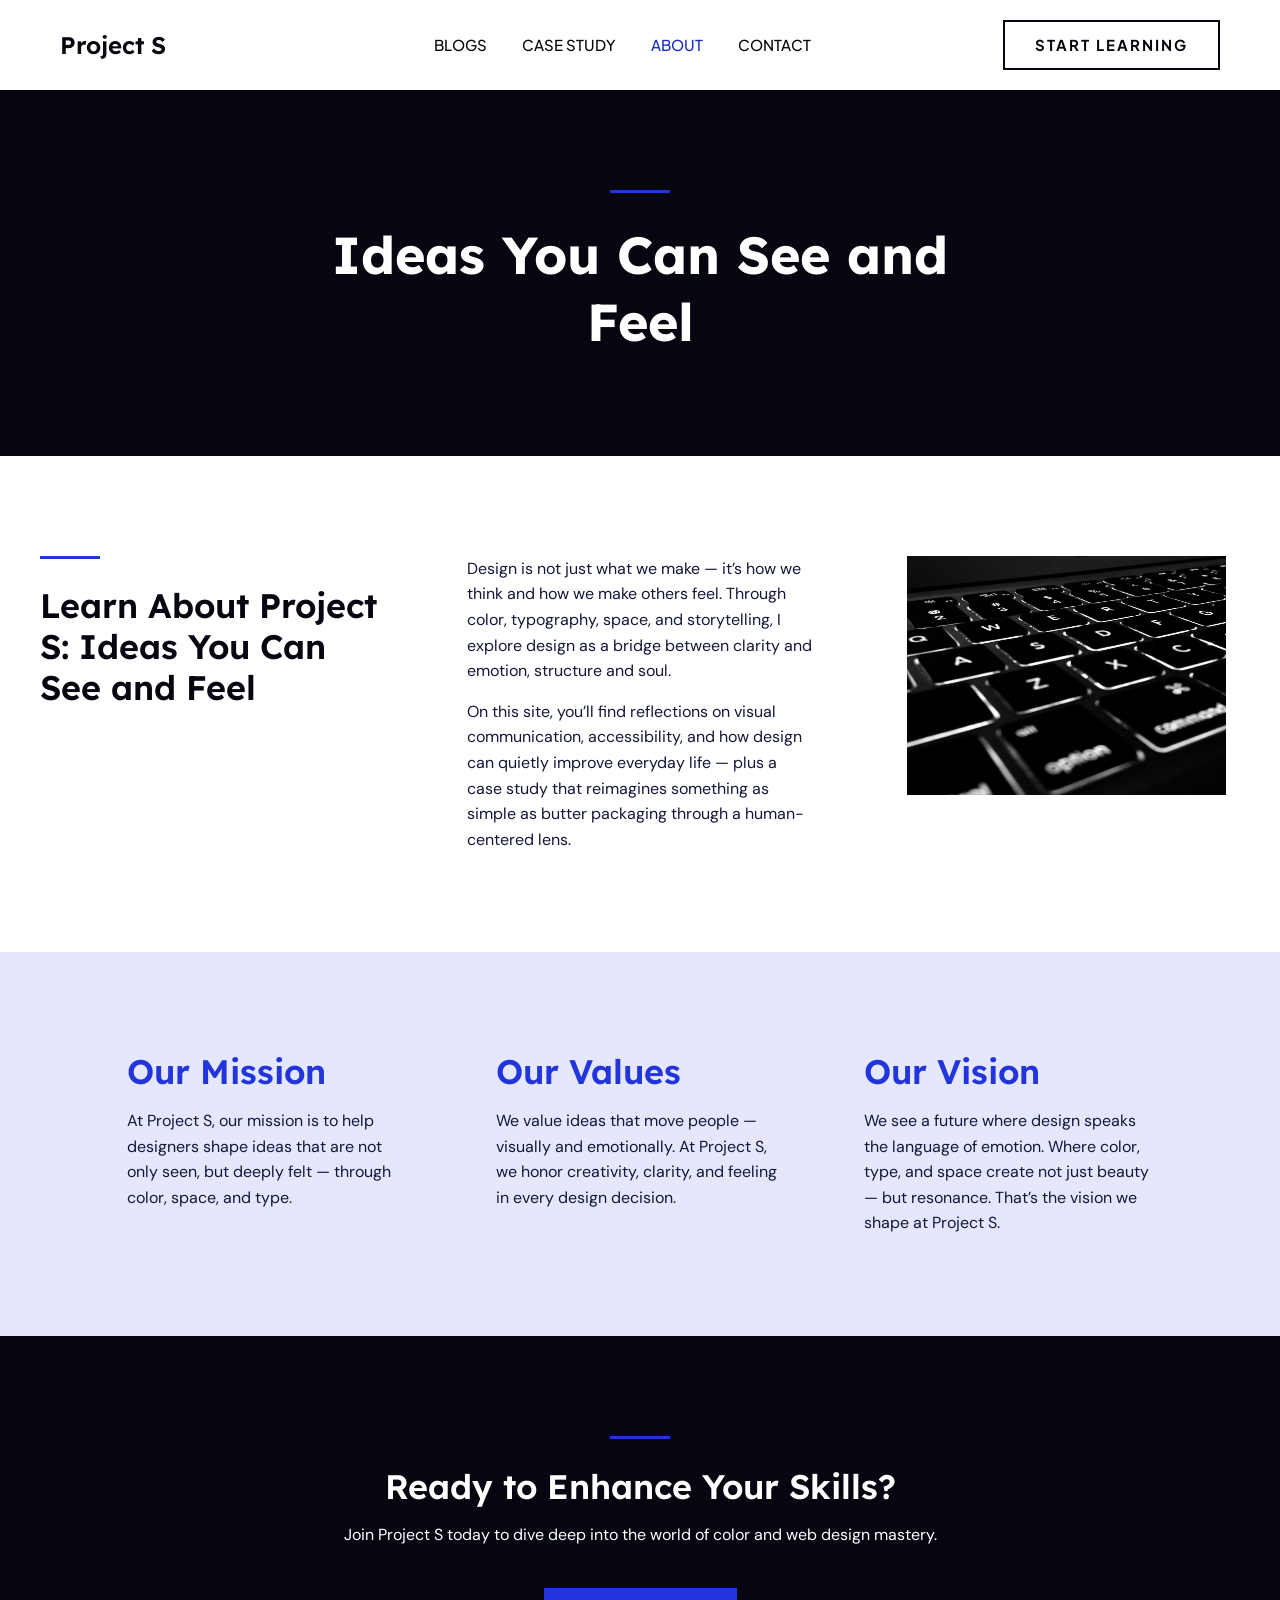
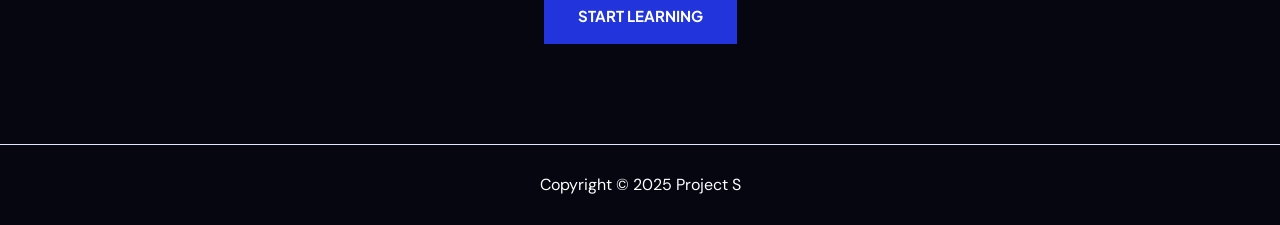
==== commit 0e4ded8f: "Updated site colors" ====
--- a/about/index.html
+++ b/about/index.html
@@ -16,7 +16,7 @@
 !function(i,n){var o,s,e;function c(e){try{var t={supportTests:e,timestamp:(new Date).valueOf()};sessionStorage.setItem(o,JSON.stringify(t))}catch(e){}}function p(e,t,n){e.clearRect(0,0,e.canvas.width,e.canvas.height),e.fillText(t,0,0);var t=new Uint32Array(e.getImageData(0,0,e.canvas.width,e.canvas.height).data),r=(e.clearRect(0,0,e.canvas.width,e.canvas.height),e.fillText(n,0,0),new Uint32Array(e.getImageData(0,0,e.canvas.width,e.canvas.height).data));return t.every(function(e,t){return e===r[t]})}function u(e,t,n){switch(t){case"flag":return n(e,"🏳️‍⚧️","🏳️​⚧️")?!1:!n(e,"🇺🇳","🇺​🇳")&&!n(e,"🏴󠁧󠁢󠁥󠁮󠁧󠁿","🏴​󠁧​󠁢​󠁥​󠁮​󠁧​󠁿");case"emoji":return!n(e,"🐦‍🔥","🐦​🔥")}return!1}function f(e,t,n){var r="undefined"!=typeof WorkerGlobalScope&&self instanceof WorkerGlobalScope?new OffscreenCanvas(300,150):i.createElement("canvas"),a=r.getContext("2d",{willReadFrequently:!0}),o=(a.textBaseline="top",a.font="600 32px Arial",{});return e.forEach(function(e){o[e]=t(a,e,n)}),o}function t(e){var t=i.createElement("script");t.src=e,t.defer=!0,i.head.appendChild(t)}"undefined"!=typeof Promise&&(o="wpEmojiSettingsSupports",s=["flag","emoji"],n.supports={everything:!0,everythingExceptFlag:!0},e=new Promise(function(e){i.addEventListener("DOMContentLoaded",e,{once:!0})}),new Promise(function(t){var n=function(){try{var e=JSON.parse(sessionStorage.getItem(o));if("object"==typeof e&&"number"==typeof e.timestamp&&(new Date).valueOf()<e.timestamp+604800&&"object"==typeof e.supportTests)return e.supportTests}catch(e){}return null}();if(!n){if("undefined"!=typeof Worker&&"undefined"!=typeof OffscreenCanvas&&"undefined"!=typeof URL&&URL.createObjectURL&&"undefined"!=typeof Blob)try{var e="postMessage("+f.toString()+"("+[JSON.stringify(s),u.toString(),p.toString()].join(",")+"));",r=new Blob([e],{type:"text/javascript"}),a=new Worker(URL.createObjectURL(r),{name:"wpTestEmojiSupports"});return void(a.onmessage=function(e){c(n=e.data),a.terminate(),t(n)})}catch(e){}c(n=f(s,u,p))}t(n)}).then(function(e){for(var t in e)n.supports[t]=e[t],n.supports.everything=n.supports.everything&&n.supports[t],"flag"!==t&&(n.supports.everythingExceptFlag=n.supports.everythingExceptFlag&&n.supports[t]);n.supports.everythingExceptFlag=n.supports.everythingExceptFlag&&!n.supports.flag,n.DOMReady=!1,n.readyCallback=function(){n.DOMReady=!0}}).then(function(){return e}).then(function(){var e;n.supports.everything||(n.readyCallback(),(e=n.source||{}).concatemoji?t(e.concatemoji):e.wpemoji&&e.twemoji&&(t(e.twemoji),t(e.wpemoji)))}))}((window,document),window._wpemojiSettings);
 </script>
 <link rel="stylesheet" id="astra-theme-css-css" href="https://sofisanzh.github.io/blog-project/wp-content/themes/astra/assets/css/minified/main.min.css?ver=4.10.0" media="all">
-<style id="astra-theme-css-inline-css">:root{--ast-post-nav-space:0;--ast-container-default-xlg-padding:2.5em;--ast-container-default-lg-padding:2.5em;--ast-container-default-slg-padding:2em;--ast-container-default-md-padding:2.5em;--ast-container-default-sm-padding:2.5em;--ast-container-default-xs-padding:2.4em;--ast-container-default-xxs-padding:1.8em;--ast-code-block-background:#ECEFF3;--ast-comment-inputs-background:#F9FAFB;--ast-normal-container-width:1200px;--ast-narrow-container-width:750px;--ast-blog-title-font-weight:600;--ast-blog-meta-weight:600;--ast-global-color-primary:var(--ast-global-color-5);--ast-global-color-secondary:var(--ast-global-color-4);--ast-global-color-alternate-background:var(--ast-global-color-7);--ast-global-color-subtle-background:var(--ast-global-color-6);--ast-bg-style-guide:#F8FAFC;--ast-shadow-style-guide:0px 0px 4px 0 #00000057;--ast-global-dark-bg-style:#fff;--ast-global-dark-lfs:#fbfbfb;--ast-widget-bg-color:#fafafa;--ast-wc-container-head-bg-color:#fbfbfb;--ast-title-layout-bg:#eeeeee;--ast-search-border-color:#e7e7e7;--ast-lifter-hover-bg:#e6e6e6;--ast-gallery-block-color:#000;--srfm-color-input-label:var(--ast-global-color-2);}html{font-size:100%;}a{color:var(--ast-global-color-0);}a:hover,a:focus{color:var(--ast-global-color-1);}body,button,input,select,textarea,.ast-button,.ast-custom-button{font-family:'DM Sans',sans-serif;font-weight:400;font-size:16px;font-size:1rem;line-height:var(--ast-body-line-height,1.6em);}blockquote{color:var(--ast-global-color-3);}h1,.entry-content h1,h2,.entry-content h2,h3,.entry-content h3,h4,.entry-content h4,h5,.entry-content h5,h6,.entry-content h6,.site-title,.site-title a{font-family:'Lexend',sans-serif;font-weight:600;line-height:1.2em;}.ast-site-identity .site-title a{color:var(--ast-global-color-2);}.ast-site-identity .site-title a:hover{color:var(--ast-global-color-2);}.site-title{font-size:24px;font-size:1.5rem;display:block;}.site-header .site-description{font-size:15px;font-size:0.9375rem;display:none;}.entry-title{font-size:26px;font-size:1.625rem;}.ast-blog-single-element.ast-taxonomy-container a{font-size:14px;font-size:0.875rem;}.ast-blog-meta-container{font-size:13px;font-size:0.8125rem;}.archive .ast-article-post .ast-article-inner,.blog .ast-article-post .ast-article-inner,.archive .ast-article-post .ast-article-inner:hover,.blog .ast-article-post .ast-article-inner:hover{overflow:hidden;}h1,.entry-content h1{font-size:52px;font-size:3.25rem;font-weight:700;font-family:'Lexend',sans-serif;line-height:1.3em;}h2,.entry-content h2{font-size:34px;font-size:2.125rem;font-weight:600;font-family:'Lexend',sans-serif;line-height:1.2em;}h3,.entry-content h3{font-size:22px;font-size:1.375rem;font-weight:600;font-family:'Lexend',sans-serif;line-height:1.3em;}h4,.entry-content h4{font-size:16px;font-size:1rem;line-height:1.3em;font-weight:600;font-family:'Lexend',sans-serif;}h5,.entry-content h5{font-size:15px;font-size:0.9375rem;line-height:1.5em;font-weight:600;font-family:'Lexend',sans-serif;}h6,.entry-content h6{font-size:14px;font-size:0.875rem;line-height:1.5em;font-weight:600;font-family:'Lexend',sans-serif;text-transform:uppercase;}::selection{background-color:var(--ast-global-color-0);color:#ffffff;}body,h1,.entry-title a,.entry-content h1,h2,.entry-content h2,h3,.entry-content h3,h4,.entry-content h4,h5,.entry-content h5,h6,.entry-content h6{color:var(--ast-global-color-3);}.tagcloud a:hover,.tagcloud a:focus,.tagcloud a.current-item{color:#ffffff;border-color:var(--ast-global-color-0);background-color:var(--ast-global-color-0);}input:focus,input[type="text"]:focus,input[type="email"]:focus,input[type="url"]:focus,input[type="password"]:focus,input[type="reset"]:focus,input[type="search"]:focus,textarea:focus{border-color:var(--ast-global-color-0);}input[type="radio"]:checked,input[type=reset],input[type="checkbox"]:checked,input[type="checkbox"]:hover:checked,input[type="checkbox"]:focus:checked,input[type=range]::-webkit-slider-thumb{border-color:var(--ast-global-color-0);background-color:var(--ast-global-color-0);box-shadow:none;}.site-footer a:hover + .post-count,.site-footer a:focus + .post-count{background:var(--ast-global-color-0);border-color:var(--ast-global-color-0);}.single .nav-links .nav-previous,.single .nav-links .nav-next{color:var(--ast-global-color-0);}.entry-meta,.entry-meta *{line-height:1.45;color:var(--ast-global-color-0);font-weight:600;}.entry-meta a:not(.ast-button):hover,.entry-meta a:not(.ast-button):hover *,.entry-meta a:not(.ast-button):focus,.entry-meta a:not(.ast-button):focus *,.page-links > .page-link,.page-links .page-link:hover,.post-navigation a:hover{color:var(--ast-global-color-1);}#cat option,.secondary .calendar_wrap thead a,.secondary .calendar_wrap thead a:visited{color:var(--ast-global-color-0);}.secondary .calendar_wrap #today,.ast-progress-val span{background:var(--ast-global-color-0);}.secondary a:hover + .post-count,.secondary a:focus + .post-count{background:var(--ast-global-color-0);border-color:var(--ast-global-color-0);}.calendar_wrap #today > a{color:#ffffff;}.page-links .page-link,.single .post-navigation a{color:var(--ast-global-color-3);}.ast-search-menu-icon .search-form button.search-submit{padding:0 4px;}.ast-search-menu-icon form.search-form{padding-right:0;}.ast-search-menu-icon.slide-search input.search-field{width:0;}.ast-header-search .ast-search-menu-icon.ast-dropdown-active .search-form,.ast-header-search .ast-search-menu-icon.ast-dropdown-active .search-field:focus{transition:all 0.2s;}.search-form input.search-field:focus{outline:none;}.ast-search-menu-icon .search-form button.search-submit:focus,.ast-theme-transparent-header .ast-header-search .ast-dropdown-active .ast-icon,.ast-theme-transparent-header .ast-inline-search .search-field:focus .ast-icon{color:var(--ast-global-color-1);}.ast-header-search .slide-search .search-form{border:2px solid var(--ast-global-color-0);}.ast-header-search .slide-search .search-field{background-color:(--ast-global-dark-bg-style);}.ast-archive-title{color:var(--ast-global-color-2);}.widget-title,.widget .wp-block-heading{font-size:22px;font-size:1.375rem;color:var(--ast-global-color-2);}.ast-single-post .entry-content a,.ast-comment-content a:not(.ast-comment-edit-reply-wrap a){text-decoration:underline;}.ast-single-post .elementor-widget-button .elementor-button,.ast-single-post .entry-content .uagb-tab a,.ast-single-post .entry-content .uagb-ifb-cta a,.ast-single-post .entry-content .uabb-module-content a,.ast-single-post .entry-content .uagb-post-grid a,.ast-single-post .entry-content .uagb-timeline a,.ast-single-post .entry-content .uagb-toc__wrap a,.ast-single-post .entry-content .uagb-taxomony-box a,.ast-single-post .entry-content .woocommerce a,.entry-content .wp-block-latest-posts > li > a,.ast-single-post .entry-content .wp-block-file__button,li.ast-post-filter-single,.ast-single-post .ast-comment-content .comment-reply-link,.ast-single-post .ast-comment-content .comment-edit-link{text-decoration:none;}.ast-search-menu-icon.slide-search a:focus-visible:focus-visible,.astra-search-icon:focus-visible,#close:focus-visible,a:focus-visible,.ast-menu-toggle:focus-visible,.site .skip-link:focus-visible,.wp-block-loginout input:focus-visible,.wp-block-search.wp-block-search__button-inside .wp-block-search__inside-wrapper,.ast-header-navigation-arrow:focus-visible,.woocommerce .wc-proceed-to-checkout > .checkout-button:focus-visible,.woocommerce .woocommerce-MyAccount-navigation ul li a:focus-visible,.ast-orders-table__row .ast-orders-table__cell:focus-visible,.woocommerce .woocommerce-order-details .order-again > .button:focus-visible,.woocommerce .woocommerce-message a.button.wc-forward:focus-visible,.woocommerce #minus_qty:focus-visible,.woocommerce #plus_qty:focus-visible,a#ast-apply-coupon:focus-visible,.woocommerce .woocommerce-info a:focus-visible,.woocommerce .astra-shop-summary-wrap a:focus-visible,.woocommerce a.wc-forward:focus-visible,#ast-apply-coupon:focus-visible,.woocommerce-js .woocommerce-mini-cart-item a.remove:focus-visible,#close:focus-visible,.button.search-submit:focus-visible,#search_submit:focus,.normal-search:focus-visible,.ast-header-account-wrap:focus-visible,.woocommerce .ast-on-card-button.ast-quick-view-trigger:focus{outline-style:dotted;outline-color:inherit;outline-width:thin;}input:focus,input[type="text"]:focus,input[type="email"]:focus,input[type="url"]:focus,input[type="password"]:focus,input[type="reset"]:focus,input[type="search"]:focus,input[type="number"]:focus,textarea:focus,.wp-block-search__input:focus,[data-section="section-header-mobile-trigger"] .ast-button-wrap .ast-mobile-menu-trigger-minimal:focus,.ast-mobile-popup-drawer.active .menu-toggle-close:focus,.woocommerce-ordering select.orderby:focus,#ast-scroll-top:focus,#coupon_code:focus,.woocommerce-page #comment:focus,.woocommerce #reviews #respond input#submit:focus,.woocommerce a.add_to_cart_button:focus,.woocommerce .button.single_add_to_cart_button:focus,.woocommerce .woocommerce-cart-form button:focus,.woocommerce .woocommerce-cart-form__cart-item .quantity .qty:focus,.woocommerce .woocommerce-billing-fields .woocommerce-billing-fields__field-wrapper .woocommerce-input-wrapper > .input-text:focus,.woocommerce #order_comments:focus,.woocommerce #place_order:focus,.woocommerce .woocommerce-address-fields .woocommerce-address-fields__field-wrapper .woocommerce-input-wrapper > .input-text:focus,.woocommerce .woocommerce-MyAccount-content form button:focus,.woocommerce .woocommerce-MyAccount-content .woocommerce-EditAccountForm .woocommerce-form-row .woocommerce-Input.input-text:focus,.woocommerce .ast-woocommerce-container .woocommerce-pagination ul.page-numbers li a:focus,body #content .woocommerce form .form-row .select2-container--default .select2-selection--single:focus,#ast-coupon-code:focus,.woocommerce.woocommerce-js .quantity input[type=number]:focus,.woocommerce-js .woocommerce-mini-cart-item .quantity input[type=number]:focus,.woocommerce p#ast-coupon-trigger:focus{border-style:dotted;border-color:inherit;border-width:thin;}input{outline:none;}.ast-logo-title-inline .site-logo-img{padding-right:1em;}body .ast-oembed-container *{position:absolute;top:0;width:100%;height:100%;left:0;}body .wp-block-embed-pocket-casts .ast-oembed-container *{position:unset;}.ast-single-post-featured-section + article {margin-top: 2em;}.site-content .ast-single-post-featured-section img {width: 100%;overflow: hidden;object-fit: cover;}.ast-separate-container .site-content .ast-single-post-featured-section + article {margin-top: -80px;z-index: 9;position: relative;border-radius: 4px;}@media (min-width: 922px) {.ast-no-sidebar .site-content .ast-article-image-container--wide {margin-left: -120px;margin-right: -120px;max-width: unset;width: unset;}.ast-left-sidebar .site-content .ast-article-image-container--wide,.ast-right-sidebar .site-content .ast-article-image-container--wide {margin-left: -10px;margin-right: -10px;}.site-content .ast-article-image-container--full {margin-left: calc( -50vw + 50%);margin-right: calc( -50vw + 50%);max-width: 100vw;width: 100vw;}.ast-left-sidebar .site-content .ast-article-image-container--full,.ast-right-sidebar .site-content .ast-article-image-container--full {margin-left: -10px;margin-right: -10px;max-width: inherit;width: auto;}}.site > .ast-single-related-posts-container {margin-top: 0;}@media (min-width: 922px) {.ast-desktop .ast-container--narrow {max-width: var(--ast-narrow-container-width);margin: 0 auto;}}input[type="text"],input[type="number"],input[type="email"],input[type="url"],input[type="password"],input[type="search"],input[type=reset],input[type=tel],input[type=date],select,textarea{font-size:16px;font-style:normal;font-weight:400;line-height:24px;width:100%;padding:12px 16px;border-radius:4px;box-shadow:0px 1px 2px 0px rgba(0,0,0,0.05);color:var(--ast-form-input-text,#475569);}input[type="text"],input[type="number"],input[type="email"],input[type="url"],input[type="password"],input[type="search"],input[type=reset],input[type=tel],input[type=date],select{height:40px;}input[type="date"]{border-width:1px;border-style:solid;border-color:var(--ast-border-color);background:var( --ast-global-color-secondary,--ast-global-color-5 );}input[type="text"]:focus,input[type="number"]:focus,input[type="email"]:focus,input[type="url"]:focus,input[type="password"]:focus,input[type="search"]:focus,input[type=reset]:focus,input[type="tel"]:focus,input[type="date"]:focus,select:focus,textarea:focus{border-color:#046BD2;box-shadow:none;outline:none;color:var(--ast-form-input-focus-text,#475569);}label,legend{color:#111827;font-size:14px;font-style:normal;font-weight:500;line-height:20px;}select{padding:6px 10px;}fieldset{padding:30px;border-radius:4px;}button,.ast-button,.button,input[type="button"],input[type="reset"],input[type="submit"]{border-radius:4px;box-shadow:0px 1px 2px 0px rgba(0,0,0,0.05);}:root{--ast-comment-inputs-background:#FFF;}::placeholder{color:var(--ast-form-field-color,#9CA3AF);}::-ms-input-placeholder{color:var(--ast-form-field-color,#9CA3AF);}@media (max-width:921.9px){#ast-desktop-header{display:none;}}@media (min-width:922px){#ast-mobile-header{display:none;}}.wp-block-buttons.aligncenter{justify-content:center;}@media (max-width:921px){.ast-theme-transparent-header #primary,.ast-theme-transparent-header #secondary{padding:0;}}@media (max-width:921px){.ast-plain-container.ast-no-sidebar #primary{padding:0;}}.ast-plain-container.ast-no-sidebar #primary{margin-top:0;margin-bottom:0;}@media (max-width:921px){.ast-separate-container #primary,.ast-narrow-container #primary{padding-top:0px;}}@media (max-width:544px){.ast-separate-container #primary,.ast-narrow-container #primary{padding-top:0px;}}@media (max-width:921px){.ast-separate-container #primary,.ast-narrow-container #primary{padding-bottom:0px;}}@media (max-width:544px){.ast-separate-container #primary,.ast-narrow-container #primary{padding-bottom:0px;}}.wp-block-button.is-style-outline .wp-block-button__link{border-color:var(--ast-global-color-0);border-top-width:2px;border-right-width:2px;border-bottom-width:2px;border-left-width:2px;}div.wp-block-button.is-style-outline > .wp-block-button__link:not(.has-text-color),div.wp-block-button.wp-block-button__link.is-style-outline:not(.has-text-color){color:var(--ast-global-color-0);}.wp-block-button.is-style-outline .wp-block-button__link:hover,.wp-block-buttons .wp-block-button.is-style-outline .wp-block-button__link:focus,.wp-block-buttons .wp-block-button.is-style-outline > .wp-block-button__link:not(.has-text-color):hover,.wp-block-buttons .wp-block-button.wp-block-button__link.is-style-outline:not(.has-text-color):hover{color:#ffffff;background-color:var(--ast-global-color-1);border-color:var(--ast-global-color-1);}.post-page-numbers.current .page-link,.ast-pagination .page-numbers.current{color:#ffffff;border-color:var(--ast-global-color-0);background-color:var(--ast-global-color-0);}.wp-block-button.is-style-outline .wp-block-button__link{border-top-width:2px;border-right-width:2px;border-bottom-width:2px;border-left-width:2px;}.wp-block-buttons .wp-block-button.is-style-outline .wp-block-button__link.wp-element-button,.ast-outline-button,.wp-block-uagb-buttons-child .uagb-buttons-repeater.ast-outline-button{border-color:var(--ast-global-color-2);border-top-width:2px;border-right-width:2px;border-bottom-width:2px;border-left-width:2px;font-family:'Plus Jakarta Sans',sans-serif;font-weight:700;font-size:15px;font-size:0.9375rem;line-height:1.6em;text-transform:uppercase;letter-spacing:2px;padding-top:14px;padding-right:32px;padding-bottom:14px;padding-left:32px;border-top-left-radius:0px;border-top-right-radius:0px;border-bottom-right-radius:0px;border-bottom-left-radius:0px;}.wp-block-buttons .wp-block-button.is-style-outline > .wp-block-button__link:not(.has-text-color),.wp-block-buttons .wp-block-button.wp-block-button__link.is-style-outline:not(.has-text-color),.ast-outline-button{color:var(--ast-global-color-2);}.wp-block-button.is-style-outline .wp-block-button__link:hover,.wp-block-buttons .wp-block-button.is-style-outline .wp-block-button__link:focus,.wp-block-buttons .wp-block-button.is-style-outline > .wp-block-button__link:not(.has-text-color):hover,.wp-block-buttons .wp-block-button.wp-block-button__link.is-style-outline:not(.has-text-color):hover,.ast-outline-button:hover,.ast-outline-button:focus,.wp-block-uagb-buttons-child .uagb-buttons-repeater.ast-outline-button:hover,.wp-block-uagb-buttons-child .uagb-buttons-repeater.ast-outline-button:focus{color:#ffffff;background-color:var(--ast-global-color-1);border-color:var(--ast-global-color-1);}.ast-single-post .entry-content a.ast-outline-button,.ast-single-post .entry-content .is-style-outline>.wp-block-button__link{text-decoration:none;}.wp-block-button .wp-block-button__link.wp-element-button.is-style-outline:not(.has-background),.wp-block-button.is-style-outline>.wp-block-button__link.wp-element-button:not(.has-background),.ast-outline-button{background-color:rgba(0,0,0,0);}.uagb-buttons-repeater.ast-outline-button{border-radius:9999px;}@media (max-width:921px){.wp-block-buttons .wp-block-button.is-style-outline .wp-block-button__link.wp-element-button,.ast-outline-button,.wp-block-uagb-buttons-child .uagb-buttons-repeater.ast-outline-button{font-size:14px;font-size:0.875rem;padding-top:14px;padding-right:30px;padding-bottom:14px;padding-left:30px;}}@media (max-width:544px){.wp-block-buttons .wp-block-button.is-style-outline .wp-block-button__link.wp-element-button,.ast-outline-button,.wp-block-uagb-buttons-child .uagb-buttons-repeater.ast-outline-button{font-size:14px;font-size:0.875rem;padding-top:14px;padding-right:25px;padding-bottom:14px;padding-left:25px;}}.entry-content[data-ast-blocks-layout] > figure{margin-bottom:1em;}h1.widget-title{font-weight:700;}h2.widget-title{font-weight:600;}h3.widget-title{font-weight:600;}#page{display:flex;flex-direction:column;min-height:100vh;}.ast-404-layout-1 h1.page-title{color:var(--ast-global-color-2);}.single .post-navigation a{line-height:1em;height:inherit;}.error-404 .page-sub-title{font-size:1.5rem;font-weight:inherit;}.search .site-content .content-area .search-form{margin-bottom:0;}#page .site-content{flex-grow:1;}.widget{margin-bottom:1.25em;}#secondary li{line-height:1.5em;}#secondary .wp-block-group h2{margin-bottom:0.7em;}#secondary h2{font-size:1.7rem;}.ast-separate-container .ast-article-post,.ast-separate-container .ast-article-single,.ast-separate-container .comment-respond{padding:3em;}.ast-separate-container .ast-article-single .ast-article-single{padding:0;}.ast-article-single .wp-block-post-template-is-layout-grid{padding-left:0;}.ast-separate-container .comments-title,.ast-narrow-container .comments-title{padding:1.5em 2em;}.ast-page-builder-template .comment-form-textarea,.ast-comment-formwrap .ast-grid-common-col{padding:0;}.ast-comment-formwrap{padding:0;display:inline-flex;column-gap:20px;width:100%;margin-left:0;margin-right:0;}.comments-area textarea#comment:focus,.comments-area textarea#comment:active,.comments-area .ast-comment-formwrap input[type="text"]:focus,.comments-area .ast-comment-formwrap input[type="text"]:active {box-shadow:none;outline:none;}.archive.ast-page-builder-template .entry-header{margin-top:2em;}.ast-page-builder-template .ast-comment-formwrap{width:100%;}.entry-title{margin-bottom:0.6em;}.ast-archive-description p{font-size:inherit;font-weight:inherit;line-height:inherit;}.ast-separate-container .ast-comment-list li.depth-1,.hentry{margin-bottom:1.5em;}.site-content section.ast-archive-description{margin-bottom:2em;}@media (min-width:921px){.ast-left-sidebar.ast-page-builder-template #secondary,.archive.ast-right-sidebar.ast-page-builder-template .site-main{padding-left:20px;padding-right:20px;}}@media (max-width:544px){.ast-comment-formwrap.ast-row{column-gap:10px;display:inline-block;}#ast-commentform .ast-grid-common-col{position:relative;width:100%;}}@media (min-width:1201px){.ast-separate-container .ast-article-post,.ast-separate-container .ast-article-single,.ast-separate-container .ast-author-box,.ast-separate-container .ast-404-layout-1,.ast-separate-container .no-results{padding:3em;}}@media (max-width:921px){.ast-separate-container #primary,.ast-separate-container #secondary{padding:1.5em 0;}#primary,#secondary{padding:1.5em 0;margin:0;}.ast-left-sidebar #content > .ast-container{display:flex;flex-direction:column-reverse;width:100%;}}@media (min-width:922px){.ast-separate-container.ast-right-sidebar #primary,.ast-separate-container.ast-left-sidebar #primary{border:0;}.search-no-results.ast-separate-container #primary{margin-bottom:4em;}}.wp-block-button .wp-block-button__link{color:#ffffff;}.wp-block-button .wp-block-button__link:hover,.wp-block-button .wp-block-button__link:focus{color:#ffffff;background-color:var(--ast-global-color-1);border-color:var(--ast-global-color-1);}.elementor-widget-heading h1.elementor-heading-title{line-height:1.3em;}.elementor-widget-heading h2.elementor-heading-title{line-height:1.2em;}.elementor-widget-heading h3.elementor-heading-title{line-height:1.3em;}.elementor-widget-heading h4.elementor-heading-title{line-height:1.3em;}.elementor-widget-heading h5.elementor-heading-title{line-height:1.5em;}.elementor-widget-heading h6.elementor-heading-title{line-height:1.5em;}.wp-block-button .wp-block-button__link,.wp-block-search .wp-block-search__button,body .wp-block-file .wp-block-file__button{border-style:solid;border-top-width:2px;border-right-width:2px;border-left-width:2px;border-bottom-width:2px;border-color:var(--ast-global-color-0);background-color:var(--ast-global-color-0);color:#ffffff;font-family:'Plus Jakarta Sans',sans-serif;font-weight:700;line-height:1.6em;text-transform:uppercase;font-size:15px;font-size:0.9375rem;border-top-left-radius:0px;border-top-right-radius:0px;border-bottom-right-radius:0px;border-bottom-left-radius:0px;padding-top:14px;padding-right:32px;padding-bottom:14px;padding-left:32px;}.ast-single-post .entry-content .wp-block-button .wp-block-button__link,.ast-single-post .entry-content .wp-block-search .wp-block-search__button,body .entry-content .wp-block-file .wp-block-file__button{text-decoration:none;}@media (max-width:921px){.wp-block-button .wp-block-button__link,.wp-block-search .wp-block-search__button,body .wp-block-file .wp-block-file__button{font-size:14px;font-size:0.875rem;padding-top:14px;padding-right:30px;padding-bottom:14px;padding-left:30px;border-top-left-radius:0px;border-top-right-radius:0px;border-bottom-right-radius:0px;border-bottom-left-radius:0px;}}@media (max-width:544px){.wp-block-button .wp-block-button__link,.wp-block-search .wp-block-search__button,body .wp-block-file .wp-block-file__button{font-size:14px;font-size:0.875rem;padding-top:14px;padding-right:25px;padding-bottom:14px;padding-left:25px;border-top-left-radius:0px;border-top-right-radius:0px;border-bottom-right-radius:0px;border-bottom-left-radius:0px;}}.menu-toggle,button,.ast-button,.ast-custom-button,.button,input#submit,input[type="button"],input[type="submit"],input[type="reset"],#comments .submit,.search .search-submit,form[CLASS*="wp-block-search__"].wp-block-search .wp-block-search__inside-wrapper .wp-block-search__button,body .wp-block-file .wp-block-file__button,.search .search-submit,.woocommerce-js a.button,.woocommerce button.button,.woocommerce .woocommerce-message a.button,.woocommerce #respond input#submit.alt,.woocommerce input.button.alt,.woocommerce input.button,.woocommerce input.button:disabled,.woocommerce input.button:disabled[disabled],.woocommerce input.button:disabled:hover,.woocommerce input.button:disabled[disabled]:hover,.woocommerce #respond input#submit,.woocommerce button.button.alt.disabled,.wc-block-grid__products .wc-block-grid__product .wp-block-button__link,.wc-block-grid__product-onsale,[CLASS*="wc-block"] button,.woocommerce-js .astra-cart-drawer .astra-cart-drawer-content .woocommerce-mini-cart__buttons .button:not(.checkout):not(.ast-continue-shopping),.woocommerce-js .astra-cart-drawer .astra-cart-drawer-content .woocommerce-mini-cart__buttons a.checkout,.woocommerce button.button.alt.disabled.wc-variation-selection-needed,[CLASS*="wc-block"] .wc-block-components-button{border-style:solid;border-top-width:2px;border-right-width:2px;border-left-width:2px;border-bottom-width:2px;color:#ffffff;border-color:var(--ast-global-color-0);background-color:var(--ast-global-color-0);padding-top:14px;padding-right:32px;padding-bottom:14px;padding-left:32px;font-family:'Plus Jakarta Sans',sans-serif;font-weight:700;font-size:15px;font-size:0.9375rem;line-height:1.6em;text-transform:uppercase;border-top-left-radius:0px;border-top-right-radius:0px;border-bottom-right-radius:0px;border-bottom-left-radius:0px;}button:focus,.menu-toggle:hover,button:hover,.ast-button:hover,.ast-custom-button:hover .button:hover,.ast-custom-button:hover ,input[type=reset]:hover,input[type=reset]:focus,input#submit:hover,input#submit:focus,input[type="button"]:hover,input[type="button"]:focus,input[type="submit"]:hover,input[type="submit"]:focus,form[CLASS*="wp-block-search__"].wp-block-search .wp-block-search__inside-wrapper .wp-block-search__button:hover,form[CLASS*="wp-block-search__"].wp-block-search .wp-block-search__inside-wrapper .wp-block-search__button:focus,body .wp-block-file .wp-block-file__button:hover,body .wp-block-file .wp-block-file__button:focus,.woocommerce-js a.button:hover,.woocommerce button.button:hover,.woocommerce .woocommerce-message a.button:hover,.woocommerce #respond input#submit:hover,.woocommerce #respond input#submit.alt:hover,.woocommerce input.button.alt:hover,.woocommerce input.button:hover,.woocommerce button.button.alt.disabled:hover,.wc-block-grid__products .wc-block-grid__product .wp-block-button__link:hover,[CLASS*="wc-block"] button:hover,.woocommerce-js .astra-cart-drawer .astra-cart-drawer-content .woocommerce-mini-cart__buttons .button:not(.checkout):not(.ast-continue-shopping):hover,.woocommerce-js .astra-cart-drawer .astra-cart-drawer-content .woocommerce-mini-cart__buttons a.checkout:hover,.woocommerce button.button.alt.disabled.wc-variation-selection-needed:hover,[CLASS*="wc-block"] .wc-block-components-button:hover,[CLASS*="wc-block"] .wc-block-components-button:focus{color:#ffffff;background-color:var(--ast-global-color-1);border-color:var(--ast-global-color-1);}form[CLASS*="wp-block-search__"].wp-block-search .wp-block-search__inside-wrapper .wp-block-search__button.has-icon{padding-top:calc(14px - 3px);padding-right:calc(32px - 3px);padding-bottom:calc(14px - 3px);padding-left:calc(32px - 3px);}@media (max-width:921px){.menu-toggle,button,.ast-button,.ast-custom-button,.button,input#submit,input[type="button"],input[type="submit"],input[type="reset"],#comments .submit,.search .search-submit,form[CLASS*="wp-block-search__"].wp-block-search .wp-block-search__inside-wrapper .wp-block-search__button,body .wp-block-file .wp-block-file__button,.search .search-submit,.woocommerce-js a.button,.woocommerce button.button,.woocommerce .woocommerce-message a.button,.woocommerce #respond input#submit.alt,.woocommerce input.button.alt,.woocommerce input.button,.woocommerce input.button:disabled,.woocommerce input.button:disabled[disabled],.woocommerce input.button:disabled:hover,.woocommerce input.button:disabled[disabled]:hover,.woocommerce #respond input#submit,.woocommerce button.button.alt.disabled,.wc-block-grid__products .wc-block-grid__product .wp-block-button__link,.wc-block-grid__product-onsale,[CLASS*="wc-block"] button,.woocommerce-js .astra-cart-drawer .astra-cart-drawer-content .woocommerce-mini-cart__buttons .button:not(.checkout):not(.ast-continue-shopping),.woocommerce-js .astra-cart-drawer .astra-cart-drawer-content .woocommerce-mini-cart__buttons a.checkout,.woocommerce button.button.alt.disabled.wc-variation-selection-needed,[CLASS*="wc-block"] .wc-block-components-button{padding-top:14px;padding-right:30px;padding-bottom:14px;padding-left:30px;font-size:14px;font-size:0.875rem;border-top-left-radius:0px;border-top-right-radius:0px;border-bottom-right-radius:0px;border-bottom-left-radius:0px;}}@media (max-width:544px){.menu-toggle,button,.ast-button,.ast-custom-button,.button,input#submit,input[type="button"],input[type="submit"],input[type="reset"],#comments .submit,.search .search-submit,form[CLASS*="wp-block-search__"].wp-block-search .wp-block-search__inside-wrapper .wp-block-search__button,body .wp-block-file .wp-block-file__button,.search .search-submit,.woocommerce-js a.button,.woocommerce button.button,.woocommerce .woocommerce-message a.button,.woocommerce #respond input#submit.alt,.woocommerce input.button.alt,.woocommerce input.button,.woocommerce input.button:disabled,.woocommerce input.button:disabled[disabled],.woocommerce input.button:disabled:hover,.woocommerce input.button:disabled[disabled]:hover,.woocommerce #respond input#submit,.woocommerce button.button.alt.disabled,.wc-block-grid__products .wc-block-grid__product .wp-block-button__link,.wc-block-grid__product-onsale,[CLASS*="wc-block"] button,.woocommerce-js .astra-cart-drawer .astra-cart-drawer-content .woocommerce-mini-cart__buttons .button:not(.checkout):not(.ast-continue-shopping),.woocommerce-js .astra-cart-drawer .astra-cart-drawer-content .woocommerce-mini-cart__buttons a.checkout,.woocommerce button.button.alt.disabled.wc-variation-selection-needed,[CLASS*="wc-block"] .wc-block-components-button{padding-top:14px;padding-right:25px;padding-bottom:14px;padding-left:25px;font-size:14px;font-size:0.875rem;border-top-left-radius:0px;border-top-right-radius:0px;border-bottom-right-radius:0px;border-bottom-left-radius:0px;}}@media (max-width:921px){.menu-toggle,button,.ast-button,.button,input#submit,input[type="button"],input[type="submit"],input[type="reset"]{font-size:14px;font-size:0.875rem;}.ast-mobile-header-stack .main-header-bar .ast-search-menu-icon{display:inline-block;}.ast-header-break-point.ast-header-custom-item-outside .ast-mobile-header-stack .main-header-bar .ast-search-icon{margin:0;}.ast-comment-avatar-wrap img{max-width:2.5em;}.ast-comment-meta{padding:0 1.8888em 1.3333em;}}@media (min-width:544px){.ast-container{max-width:100%;}}@media (max-width:544px){.ast-separate-container .ast-article-post,.ast-separate-container .ast-article-single,.ast-separate-container .comments-title,.ast-separate-container .ast-archive-description{padding:1.5em 1em;}.ast-separate-container #content .ast-container{padding-left:0.54em;padding-right:0.54em;}.ast-separate-container .ast-comment-list .bypostauthor{padding:.5em;}.ast-search-menu-icon.ast-dropdown-active .search-field{width:170px;}.menu-toggle,button,.ast-button,.button,input#submit,input[type="button"],input[type="submit"],input[type="reset"]{font-size:14px;font-size:0.875rem;}} #ast-mobile-header .ast-site-header-cart-li a{pointer-events:none;}.ast-separate-container{background-color:var(--ast-global-color-4);background-image:none;}@media (max-width:921px){.site-title{display:block;}.site-header .site-description{display:none;}.entry-title{font-size:24px;font-size:1.5rem;}h1,.entry-content h1{font-size:40px;}h2,.entry-content h2{font-size:30px;}h3,.entry-content h3{font-size:24px;}h4,.entry-content h4{font-size:16px;font-size:1rem;}h5,.entry-content h5{font-size:15px;font-size:0.9375rem;}h6,.entry-content h6{font-size:14px;font-size:0.875rem;}}@media (max-width:544px){.site-title{display:block;}.site-header .site-description{display:none;}.entry-title{font-size:24px;font-size:1.5rem;}h1,.entry-content h1{font-size:32px;}h2,.entry-content h2{font-size:26px;}h3,.entry-content h3{font-size:22px;}h4,.entry-content h4{font-size:16px;font-size:1rem;}h5,.entry-content h5{font-size:15px;font-size:0.9375rem;}h6,.entry-content h6{font-size:14px;font-size:0.875rem;}}@media (max-width:921px){html{font-size:91.2%;}}@media (max-width:544px){html{font-size:91.2%;}}@media (min-width:922px){.ast-container{max-width:1240px;}}@media (min-width:922px){.site-content .ast-container{display:flex;}}@media (max-width:921px){.site-content .ast-container{flex-direction:column;}}.entry-content h1,.entry-content h2,.entry-content h3,.entry-content h4,.entry-content h5,.entry-content h6{clear:none;}@media (min-width:922px){.main-header-menu .sub-menu .menu-item.ast-left-align-sub-menu:hover > .sub-menu,.main-header-menu .sub-menu .menu-item.ast-left-align-sub-menu.focus > .sub-menu{margin-left:-0px;}}.entry-content li > p{margin-bottom:0;}.site .comments-area{padding-top:2em;padding-bottom:2em;margin-top:2em;}.wp-block-file {display: flex;align-items: center;flex-wrap: wrap;justify-content: space-between;}.wp-block-pullquote {border: none;}.wp-block-pullquote blockquote::before {content: "\201D";font-family: "Helvetica",sans-serif;display: flex;transform: rotate( 180deg );font-size: 6rem;font-style: normal;line-height: 1;font-weight: bold;align-items: center;justify-content: center;}.has-text-align-right > blockquote::before {justify-content: flex-start;}.has-text-align-left > blockquote::before {justify-content: flex-end;}figure.wp-block-pullquote.is-style-solid-color blockquote {max-width: 100%;text-align: inherit;}:root {--wp--custom--ast-default-block-top-padding: 3em;--wp--custom--ast-default-block-right-padding: 3em;--wp--custom--ast-default-block-bottom-padding: 3em;--wp--custom--ast-default-block-left-padding: 3em;--wp--custom--ast-container-width: 1200px;--wp--custom--ast-content-width-size: 1200px;--wp--custom--ast-wide-width-size: calc(1200px + var(--wp--custom--ast-default-block-left-padding) + var(--wp--custom--ast-default-block-right-padding));}.ast-narrow-container {--wp--custom--ast-content-width-size: 750px;--wp--custom--ast-wide-width-size: 750px;}@media(max-width: 921px) {:root {--wp--custom--ast-default-block-top-padding: 3em;--wp--custom--ast-default-block-right-padding: 2em;--wp--custom--ast-default-block-bottom-padding: 3em;--wp--custom--ast-default-block-left-padding: 2em;}}@media(max-width: 544px) {:root {--wp--custom--ast-default-block-top-padding: 3em;--wp--custom--ast-default-block-right-padding: 1.5em;--wp--custom--ast-default-block-bottom-padding: 3em;--wp--custom--ast-default-block-left-padding: 1.5em;}}.entry-content > .wp-block-group,.entry-content > .wp-block-cover,.entry-content > .wp-block-columns {padding-top: var(--wp--custom--ast-default-block-top-padding);padding-right: var(--wp--custom--ast-default-block-right-padding);padding-bottom: var(--wp--custom--ast-default-block-bottom-padding);padding-left: var(--wp--custom--ast-default-block-left-padding);}.ast-plain-container.ast-no-sidebar .entry-content > .alignfull,.ast-page-builder-template .ast-no-sidebar .entry-content > .alignfull {margin-left: calc( -50vw + 50%);margin-right: calc( -50vw + 50%);max-width: 100vw;width: 100vw;}.ast-plain-container.ast-no-sidebar .entry-content .alignfull .alignfull,.ast-page-builder-template.ast-no-sidebar .entry-content .alignfull .alignfull,.ast-plain-container.ast-no-sidebar .entry-content .alignfull .alignwide,.ast-page-builder-template.ast-no-sidebar .entry-content .alignfull .alignwide,.ast-plain-container.ast-no-sidebar .entry-content .alignwide .alignfull,.ast-page-builder-template.ast-no-sidebar .entry-content .alignwide .alignfull,.ast-plain-container.ast-no-sidebar .entry-content .alignwide .alignwide,.ast-page-builder-template.ast-no-sidebar .entry-content .alignwide .alignwide,.ast-plain-container.ast-no-sidebar .entry-content .wp-block-column .alignfull,.ast-page-builder-template.ast-no-sidebar .entry-content .wp-block-column .alignfull,.ast-plain-container.ast-no-sidebar .entry-content .wp-block-column .alignwide,.ast-page-builder-template.ast-no-sidebar .entry-content .wp-block-column .alignwide {margin-left: auto;margin-right: auto;width: 100%;}[data-ast-blocks-layout] .wp-block-separator:not(.is-style-dots) {height: 0;}[data-ast-blocks-layout] .wp-block-separator {margin: 20px auto;}[data-ast-blocks-layout] .wp-block-separator:not(.is-style-wide):not(.is-style-dots) {max-width: 100px;}[data-ast-blocks-layout] .wp-block-separator.has-background {padding: 0;}.entry-content[data-ast-blocks-layout] > * {max-width: var(--wp--custom--ast-content-width-size);margin-left: auto;margin-right: auto;}.entry-content[data-ast-blocks-layout] > .alignwide {max-width: var(--wp--custom--ast-wide-width-size);}.entry-content[data-ast-blocks-layout] .alignfull {max-width: none;}.entry-content .wp-block-columns {margin-bottom: 0;}blockquote {margin: 1.5em;border-color: rgba(0,0,0,0.05);}.wp-block-quote:not(.has-text-align-right):not(.has-text-align-center) {border-left: 5px solid rgba(0,0,0,0.05);}.has-text-align-right > blockquote,blockquote.has-text-align-right {border-right: 5px solid rgba(0,0,0,0.05);}.has-text-align-left > blockquote,blockquote.has-text-align-left {border-left: 5px solid rgba(0,0,0,0.05);}.wp-block-site-tagline,.wp-block-latest-posts .read-more {margin-top: 15px;}.wp-block-loginout p label {display: block;}.wp-block-loginout p:not(.login-remember):not(.login-submit) input {width: 100%;}.wp-block-loginout input:focus {border-color: transparent;}.wp-block-loginout input:focus {outline: thin dotted;}.entry-content .wp-block-media-text .wp-block-media-text__content {padding: 0 0 0 8%;}.entry-content .wp-block-media-text.has-media-on-the-right .wp-block-media-text__content {padding: 0 8% 0 0;}.entry-content .wp-block-media-text.has-background .wp-block-media-text__content {padding: 8%;}.entry-content .wp-block-cover:not([class*="background-color"]):not(.has-text-color.has-link-color) .wp-block-cover__inner-container,.entry-content .wp-block-cover:not([class*="background-color"]) .wp-block-cover-image-text,.entry-content .wp-block-cover:not([class*="background-color"]) .wp-block-cover-text,.entry-content .wp-block-cover-image:not([class*="background-color"]) .wp-block-cover__inner-container,.entry-content .wp-block-cover-image:not([class*="background-color"]) .wp-block-cover-image-text,.entry-content .wp-block-cover-image:not([class*="background-color"]) .wp-block-cover-text {color: var(--ast-global-color-primary,var(--ast-global-color-5));}.wp-block-loginout .login-remember input {width: 1.1rem;height: 1.1rem;margin: 0 5px 4px 0;vertical-align: middle;}.wp-block-latest-posts > li > *:first-child,.wp-block-latest-posts:not(.is-grid) > li:first-child {margin-top: 0;}.entry-content > .wp-block-buttons,.entry-content > .wp-block-uagb-buttons {margin-bottom: 1.5em;}.wp-block-search__inside-wrapper .wp-block-search__input {padding: 0 10px;color: var(--ast-global-color-3);background: var(--ast-global-color-primary,var(--ast-global-color-5));border-color: var(--ast-border-color);}.wp-block-latest-posts .read-more {margin-bottom: 1.5em;}.wp-block-search__no-button .wp-block-search__inside-wrapper .wp-block-search__input {padding-top: 5px;padding-bottom: 5px;}.wp-block-latest-posts .wp-block-latest-posts__post-date,.wp-block-latest-posts .wp-block-latest-posts__post-author {font-size: 1rem;}.wp-block-latest-posts > li > *,.wp-block-latest-posts:not(.is-grid) > li {margin-top: 12px;margin-bottom: 12px;}.ast-page-builder-template .entry-content[data-ast-blocks-layout] > *,.ast-page-builder-template .entry-content[data-ast-blocks-layout] > .alignfull:not(.wp-block-group):not(.uagb-is-root-container) > * {max-width: none;}.ast-page-builder-template .entry-content[data-ast-blocks-layout] > .alignwide:not(.uagb-is-root-container) > * {max-width: var(--wp--custom--ast-wide-width-size);}.ast-page-builder-template .entry-content[data-ast-blocks-layout] > .inherit-container-width > *,.ast-page-builder-template .entry-content[data-ast-blocks-layout] > *:not(.wp-block-group):not(.uagb-is-root-container) > *,.entry-content[data-ast-blocks-layout] > .wp-block-cover .wp-block-cover__inner-container {max-width: var(--wp--custom--ast-content-width-size) ;margin-left: auto;margin-right: auto;}.entry-content[data-ast-blocks-layout] .wp-block-cover:not(.alignleft):not(.alignright) {width: auto;}@media(max-width: 1200px) {.ast-separate-container .entry-content > .alignfull,.ast-separate-container .entry-content[data-ast-blocks-layout] > .alignwide,.ast-plain-container .entry-content[data-ast-blocks-layout] > .alignwide,.ast-plain-container .entry-content .alignfull {margin-left: calc(-1 * min(var(--ast-container-default-xlg-padding),20px)) ;margin-right: calc(-1 * min(var(--ast-container-default-xlg-padding),20px));}}@media(min-width: 1201px) {.ast-separate-container .entry-content > .alignfull {margin-left: calc(-1 * var(--ast-container-default-xlg-padding) );margin-right: calc(-1 * var(--ast-container-default-xlg-padding) );}.ast-separate-container .entry-content[data-ast-blocks-layout] > .alignwide,.ast-plain-container .entry-content[data-ast-blocks-layout] > .alignwide {margin-left: calc(-1 * var(--wp--custom--ast-default-block-left-padding) );margin-right: calc(-1 * var(--wp--custom--ast-default-block-right-padding) );}}@media(min-width: 921px) {.ast-separate-container .entry-content .wp-block-group.alignwide:not(.inherit-container-width) > :where(:not(.alignleft):not(.alignright)),.ast-plain-container .entry-content .wp-block-group.alignwide:not(.inherit-container-width) > :where(:not(.alignleft):not(.alignright)) {max-width: calc( var(--wp--custom--ast-content-width-size) + 80px );}.ast-plain-container.ast-right-sidebar .entry-content[data-ast-blocks-layout] .alignfull,.ast-plain-container.ast-left-sidebar .entry-content[data-ast-blocks-layout] .alignfull {margin-left: -60px;margin-right: -60px;}}@media(min-width: 544px) {.entry-content > .alignleft {margin-right: 20px;}.entry-content > .alignright {margin-left: 20px;}}@media (max-width:544px){.wp-block-columns .wp-block-column:not(:last-child){margin-bottom:20px;}.wp-block-latest-posts{margin:0;}}@media( max-width: 600px ) {.entry-content .wp-block-media-text .wp-block-media-text__content,.entry-content .wp-block-media-text.has-media-on-the-right .wp-block-media-text__content {padding: 8% 0 0;}.entry-content .wp-block-media-text.has-background .wp-block-media-text__content {padding: 8%;}}.ast-page-builder-template .entry-header {padding-left: 0;}.ast-narrow-container .site-content .wp-block-uagb-image--align-full .wp-block-uagb-image__figure {max-width: 100%;margin-left: auto;margin-right: auto;}.entry-content ul,.entry-content ol {padding: revert;margin: revert;padding-left: 20px;}:root .has-ast-global-color-0-color{color:var(--ast-global-color-0);}:root .has-ast-global-color-0-background-color{background-color:var(--ast-global-color-0);}:root .wp-block-button .has-ast-global-color-0-color{color:var(--ast-global-color-0);}:root .wp-block-button .has-ast-global-color-0-background-color{background-color:var(--ast-global-color-0);}:root .has-ast-global-color-1-color{color:var(--ast-global-color-1);}:root .has-ast-global-color-1-background-color{background-color:var(--ast-global-color-1);}:root .wp-block-button .has-ast-global-color-1-color{color:var(--ast-global-color-1);}:root .wp-block-button .has-ast-global-color-1-background-color{background-color:var(--ast-global-color-1);}:root .has-ast-global-color-2-color{color:var(--ast-global-color-2);}:root .has-ast-global-color-2-background-color{background-color:var(--ast-global-color-2);}:root .wp-block-button .has-ast-global-color-2-color{color:var(--ast-global-color-2);}:root .wp-block-button .has-ast-global-color-2-background-color{background-color:var(--ast-global-color-2);}:root .has-ast-global-color-3-color{color:var(--ast-global-color-3);}:root .has-ast-global-color-3-background-color{background-color:var(--ast-global-color-3);}:root .wp-block-button .has-ast-global-color-3-color{color:var(--ast-global-color-3);}:root .wp-block-button .has-ast-global-color-3-background-color{background-color:var(--ast-global-color-3);}:root .has-ast-global-color-4-color{color:var(--ast-global-color-4);}:root .has-ast-global-color-4-background-color{background-color:var(--ast-global-color-4);}:root .wp-block-button .has-ast-global-color-4-color{color:var(--ast-global-color-4);}:root .wp-block-button .has-ast-global-color-4-background-color{background-color:var(--ast-global-color-4);}:root .has-ast-global-color-5-color{color:var(--ast-global-color-5);}:root .has-ast-global-color-5-background-color{background-color:var(--ast-global-color-5);}:root .wp-block-button .has-ast-global-color-5-color{color:var(--ast-global-color-5);}:root .wp-block-button .has-ast-global-color-5-background-color{background-color:var(--ast-global-color-5);}:root .has-ast-global-color-6-color{color:var(--ast-global-color-6);}:root .has-ast-global-color-6-background-color{background-color:var(--ast-global-color-6);}:root .wp-block-button .has-ast-global-color-6-color{color:var(--ast-global-color-6);}:root .wp-block-button .has-ast-global-color-6-background-color{background-color:var(--ast-global-color-6);}:root .has-ast-global-color-7-color{color:var(--ast-global-color-7);}:root .has-ast-global-color-7-background-color{background-color:var(--ast-global-color-7);}:root .wp-block-button .has-ast-global-color-7-color{color:var(--ast-global-color-7);}:root .wp-block-button .has-ast-global-color-7-background-color{background-color:var(--ast-global-color-7);}:root .has-ast-global-color-8-color{color:var(--ast-global-color-8);}:root .has-ast-global-color-8-background-color{background-color:var(--ast-global-color-8);}:root .wp-block-button .has-ast-global-color-8-color{color:var(--ast-global-color-8);}:root .wp-block-button .has-ast-global-color-8-background-color{background-color:var(--ast-global-color-8);}:root{--ast-global-color-0:#2235DD;--ast-global-color-1:#1a2bc6;--ast-global-color-2:#05060F;--ast-global-color-3:#131739;--ast-global-color-4:#f0f1fd;--ast-global-color-5:#FFFFFF;--ast-global-color-6:#E4E7FD;--ast-global-color-7:#131739;--ast-global-color-8:#222222;}:root {--ast-border-color : var(--ast-global-color-6);}.site .site-content #primary{margin-top:0px;margin-bottom:0px;margin-left:0px;margin-right:0px;}.site .site-content #primary .ast-article-single,.ast-separate-container .site-content #secondary .widget{padding-top:0px;padding-bottom:0px;padding-left:0px;padding-right:0px;}.ast-single-entry-banner {-js-display: flex;display: flex;flex-direction: column;justify-content: center;text-align: center;position: relative;background: var(--ast-title-layout-bg);}.ast-single-entry-banner[data-banner-layout="layout-1"] {max-width: 1200px;background: inherit;padding: 20px 0;}.ast-single-entry-banner[data-banner-width-type="custom"] {margin: 0 auto;width: 100%;}.ast-single-entry-banner + .site-content .entry-header {margin-bottom: 0;}.site .ast-author-avatar {--ast-author-avatar-size: ;}a.ast-underline-text {text-decoration: underline;}.ast-container > .ast-terms-link {position: relative;display: block;}a.ast-button.ast-badge-tax {padding: 4px 8px;border-radius: 3px;font-size: inherit;}header.entry-header:not(.related-entry-header) .entry-title{font-weight:600;font-size:32px;font-size:2rem;}header.entry-header:not(.related-entry-header) > *:not(:last-child){margin-bottom:10px;}header.entry-header:not(.related-entry-header) .post-thumb-img-content{text-align:center;}header.entry-header:not(.related-entry-header) .post-thumb img,.ast-single-post-featured-section.post-thumb img{aspect-ratio:16/9;width:100%;height:100%;}.ast-archive-entry-banner {-js-display: flex;display: flex;flex-direction: column;justify-content: center;text-align: center;position: relative;background: var(--ast-title-layout-bg);}.ast-archive-entry-banner[data-banner-width-type="custom"] {margin: 0 auto;width: 100%;}.ast-archive-entry-banner[data-banner-layout="layout-1"] {background: inherit;padding: 20px 0;text-align: left;}body.archive .ast-archive-description{max-width:1200px;width:100%;text-align:left;padding-top:3em;padding-right:3em;padding-bottom:3em;padding-left:3em;}body.archive .ast-archive-description .ast-archive-title,body.archive .ast-archive-description .ast-archive-title *{font-weight:600;font-size:32px;font-size:2rem;}body.archive .ast-archive-description > *:not(:last-child){margin-bottom:10px;}@media (max-width:921px){body.archive .ast-archive-description{text-align:left;}}@media (max-width:544px){body.archive .ast-archive-description{text-align:left;}}.ast-breadcrumbs .trail-browse,.ast-breadcrumbs .trail-items,.ast-breadcrumbs .trail-items li{display:inline-block;margin:0;padding:0;border:none;background:inherit;text-indent:0;text-decoration:none;}.ast-breadcrumbs .trail-browse{font-size:inherit;font-style:inherit;font-weight:inherit;color:inherit;}.ast-breadcrumbs .trail-items{list-style:none;}.trail-items li::after{padding:0 0.3em;content:"\00bb";}.trail-items li:last-of-type::after{display:none;}h1,.entry-content h1,h2,.entry-content h2,h3,.entry-content h3,h4,.entry-content h4,h5,.entry-content h5,h6,.entry-content h6{color:var(--ast-global-color-2);}.entry-title a{color:var(--ast-global-color-2);}@media (max-width:921px){.ast-builder-grid-row-container.ast-builder-grid-row-tablet-3-firstrow .ast-builder-grid-row > *:first-child,.ast-builder-grid-row-container.ast-builder-grid-row-tablet-3-lastrow .ast-builder-grid-row > *:last-child{grid-column:1 / -1;}}@media (max-width:544px){.ast-builder-grid-row-container.ast-builder-grid-row-mobile-3-firstrow .ast-builder-grid-row > *:first-child,.ast-builder-grid-row-container.ast-builder-grid-row-mobile-3-lastrow .ast-builder-grid-row > *:last-child{grid-column:1 / -1;}}@media (max-width:921px){.ast-builder-layout-element .ast-site-identity{margin-top:0px;margin-bottom:0px;margin-left:0px;margin-right:0px;}}.ast-builder-layout-element[data-section="title_tagline"]{display:flex;}@media (max-width:921px){.ast-header-break-point .ast-builder-layout-element[data-section="title_tagline"]{display:flex;}}@media (max-width:544px){.ast-header-break-point .ast-builder-layout-element[data-section="title_tagline"]{display:flex;}}[data-section*="section-hb-button-"] .menu-link{display:none;}.ast-header-button-1[data-section*="section-hb-button-"] .ast-builder-button-wrap .ast-custom-button{font-family:'Plus Jakarta Sans',sans-serif;font-weight:700;font-size:15px;font-size:0.9375rem;line-height:1.2em;text-transform:uppercase;letter-spacing:2px;}.ast-header-button-1 .ast-custom-button{color:var(--ast-global-color-2);background:rgba(0,0,0,0);border-color:var(--ast-global-color-2);border-top-width:2px;border-bottom-width:2px;border-left-width:2px;border-right-width:2px;border-top-left-radius:0px;border-top-right-radius:0px;border-bottom-right-radius:0px;border-bottom-left-radius:0px;}.ast-header-button-1 .ast-custom-button:hover{color:#ffffff;background:var(--ast-global-color-1);border-color:var(--ast-global-color-1);}.ast-header-button-1[data-section*="section-hb-button-"] .ast-builder-button-wrap .ast-custom-button{padding-top:14px;padding-bottom:14px;padding-left:30px;padding-right:30px;}.ast-header-button-1[data-section="section-hb-button-1"]{display:flex;}@media (max-width:921px){.ast-header-break-point .ast-header-button-1[data-section="section-hb-button-1"]{display:flex;}}@media (max-width:544px){.ast-header-break-point .ast-header-button-1[data-section="section-hb-button-1"]{display:flex;}}.ast-builder-menu-1{font-family:'Plus Jakarta Sans',sans-serif;font-weight:500;text-transform:uppercase;}.ast-builder-menu-1 .menu-item > .menu-link{line-height:1.6em;font-size:15px;font-size:0.9375rem;color:var(--ast-global-color-2);padding-top:0px;padding-bottom:0px;padding-left:0px;padding-right:35px;}.ast-builder-menu-1 .menu-item > .ast-menu-toggle{color:var(--ast-global-color-2);}.ast-builder-menu-1 .menu-item:hover > .menu-link,.ast-builder-menu-1 .inline-on-mobile .menu-item:hover > .ast-menu-toggle{color:var(--ast-global-color-1);}.ast-builder-menu-1 .menu-item:hover > .ast-menu-toggle{color:var(--ast-global-color-1);}.ast-builder-menu-1 .menu-item.current-menu-item > .menu-link,.ast-builder-menu-1 .inline-on-mobile .menu-item.current-menu-item > .ast-menu-toggle,.ast-builder-menu-1 .current-menu-ancestor > .menu-link{color:var(--ast-global-color-1);}.ast-builder-menu-1 .menu-item.current-menu-item > .ast-menu-toggle{color:var(--ast-global-color-1);}.ast-builder-menu-1 .sub-menu,.ast-builder-menu-1 .inline-on-mobile .sub-menu{border-top-width:2px;border-bottom-width:0px;border-right-width:0px;border-left-width:0px;border-color:var(--ast-global-color-0);border-style:solid;}.ast-builder-menu-1 .sub-menu .sub-menu{top:-2px;}.ast-builder-menu-1 .main-header-menu > .menu-item > .sub-menu,.ast-builder-menu-1 .main-header-menu > .menu-item > .astra-full-megamenu-wrapper{margin-top:0px;}.ast-desktop .ast-builder-menu-1 .main-header-menu > .menu-item > .sub-menu:before,.ast-desktop .ast-builder-menu-1 .main-header-menu > .menu-item > .astra-full-megamenu-wrapper:before{height:calc( 0px + 2px + 5px );}.ast-builder-menu-1 .menu-item.menu-item-has-children > .ast-menu-toggle{top:0px;right:calc( 35px - 0.907em );}.ast-desktop .ast-builder-menu-1 .menu-item .sub-menu .menu-link{border-style:none;}@media (max-width:921px){.ast-header-break-point .ast-builder-menu-1 .menu-item.menu-item-has-children > .ast-menu-toggle{top:0;}.ast-builder-menu-1 .inline-on-mobile .menu-item.menu-item-has-children > .ast-menu-toggle{right:-15px;}.ast-builder-menu-1 .menu-item-has-children > .menu-link:after{content:unset;}.ast-builder-menu-1 .main-header-menu > .menu-item > .sub-menu,.ast-builder-menu-1 .main-header-menu > .menu-item > .astra-full-megamenu-wrapper{margin-top:0;}}@media (max-width:544px){.ast-header-break-point .ast-builder-menu-1 .menu-item.menu-item-has-children > .ast-menu-toggle{top:0;}.ast-builder-menu-1 .main-header-menu > .menu-item > .sub-menu,.ast-builder-menu-1 .main-header-menu > .menu-item > .astra-full-megamenu-wrapper{margin-top:0;}}.ast-builder-menu-1{display:flex;}@media (max-width:921px){.ast-header-break-point .ast-builder-menu-1{display:none;}}@media (max-width:544px){.ast-header-break-point .ast-builder-menu-1{display:flex;}}.site-below-footer-wrap{padding-top:20px;padding-bottom:20px;}.site-below-footer-wrap[data-section="section-below-footer-builder"]{background-color:var(--ast-global-color-7);background-image:none;min-height:30px;border-style:solid;border-width:0px;border-top-width:1px;border-top-color:var(--ast-global-color-6);}.site-below-footer-wrap[data-section="section-below-footer-builder"] .ast-builder-grid-row{max-width:1200px;min-height:30px;margin-left:auto;margin-right:auto;}.site-below-footer-wrap[data-section="section-below-footer-builder"] .ast-builder-grid-row,.site-below-footer-wrap[data-section="section-below-footer-builder"] .site-footer-section{align-items:center;}.site-below-footer-wrap[data-section="section-below-footer-builder"].ast-footer-row-inline .site-footer-section{display:flex;margin-bottom:0;}.ast-builder-grid-row-full .ast-builder-grid-row{grid-template-columns:1fr;}@media (max-width:921px){.site-below-footer-wrap[data-section="section-below-footer-builder"].ast-footer-row-tablet-inline .site-footer-section{display:flex;margin-bottom:0;}.site-below-footer-wrap[data-section="section-below-footer-builder"].ast-footer-row-tablet-stack .site-footer-section{display:block;margin-bottom:10px;}.ast-builder-grid-row-container.ast-builder-grid-row-tablet-full .ast-builder-grid-row{grid-template-columns:1fr;}}@media (max-width:544px){.site-below-footer-wrap[data-section="section-below-footer-builder"].ast-footer-row-mobile-inline .site-footer-section{display:flex;margin-bottom:0;}.site-below-footer-wrap[data-section="section-below-footer-builder"].ast-footer-row-mobile-stack .site-footer-section{display:block;margin-bottom:10px;}.ast-builder-grid-row-container.ast-builder-grid-row-mobile-full .ast-builder-grid-row{grid-template-columns:1fr;}}.site-below-footer-wrap[data-section="section-below-footer-builder"]{padding-top:25px;padding-bottom:25px;padding-left:40px;padding-right:40px;margin-top:0px;margin-bottom:0px;margin-left:0px;margin-right:0px;}@media (max-width:921px){.site-below-footer-wrap[data-section="section-below-footer-builder"]{padding-top:20px;padding-bottom:10px;padding-left:32px;padding-right:32px;}}@media (max-width:544px){.site-below-footer-wrap[data-section="section-below-footer-builder"]{padding-top:20px;padding-bottom:10px;padding-left:24px;padding-right:24px;}}.site-below-footer-wrap[data-section="section-below-footer-builder"]{display:grid;}@media (max-width:921px){.ast-header-break-point .site-below-footer-wrap[data-section="section-below-footer-builder"]{display:grid;}}@media (max-width:544px){.ast-header-break-point .site-below-footer-wrap[data-section="section-below-footer-builder"]{display:grid;}}.ast-footer-copyright{text-align:center;}.ast-footer-copyright {color:#ffffff;margin-top:0px;margin-bottom:0px;margin-left:0px;margin-right:0px;}@media (max-width:921px){.ast-footer-copyright{text-align:center;}.ast-footer-copyright {margin-top:0px;margin-bottom:0px;margin-left:0px;margin-right:0px;}}@media (max-width:544px){.ast-footer-copyright{text-align:center;}}.ast-footer-copyright {font-size:16px;font-size:1rem;}.ast-footer-copyright.ast-builder-layout-element{display:flex;}@media (max-width:921px){.ast-header-break-point .ast-footer-copyright.ast-builder-layout-element{display:flex;}}@media (max-width:544px){.ast-header-break-point .ast-footer-copyright.ast-builder-layout-element{display:flex;}}.footer-widget-area.widget-area.site-footer-focus-item{width:auto;}.ast-footer-row-inline .footer-widget-area.widget-area.site-footer-focus-item{width:100%;}.elementor-posts-container [CLASS*="ast-width-"]{width:100%;}.elementor-template-full-width .ast-container{display:block;}.elementor-screen-only,.screen-reader-text,.screen-reader-text span,.ui-helper-hidden-accessible{top:0 !important;}@media (max-width:544px){.elementor-element .elementor-wc-products .woocommerce[class*="columns-"] ul.products li.product{width:auto;margin:0;}.elementor-element .woocommerce .woocommerce-result-count{float:none;}}.ast-header-break-point .main-header-bar{border-bottom-width:1px;}@media (min-width:922px){.main-header-bar{border-bottom-width:1px;}}.main-header-menu .menu-item, #astra-footer-menu .menu-item, .main-header-bar .ast-masthead-custom-menu-items{-js-display:flex;display:flex;-webkit-box-pack:center;-webkit-justify-content:center;-moz-box-pack:center;-ms-flex-pack:center;justify-content:center;-webkit-box-orient:vertical;-webkit-box-direction:normal;-webkit-flex-direction:column;-moz-box-orient:vertical;-moz-box-direction:normal;-ms-flex-direction:column;flex-direction:column;}.main-header-menu > .menu-item > .menu-link, #astra-footer-menu > .menu-item > .menu-link{height:100%;-webkit-box-align:center;-webkit-align-items:center;-moz-box-align:center;-ms-flex-align:center;align-items:center;-js-display:flex;display:flex;}.ast-header-break-point .main-navigation ul .menu-item .menu-link .icon-arrow:first-of-type svg{top:.2em;margin-top:0px;margin-left:0px;width:.65em;transform:translate(0, -2px) rotateZ(270deg);}.ast-mobile-popup-content .ast-submenu-expanded > .ast-menu-toggle{transform:rotateX(180deg);overflow-y:auto;}@media (min-width:922px){.ast-builder-menu .main-navigation > ul > li:last-child a{margin-right:0;}}.ast-separate-container .ast-article-inner{background-color:var(--ast-global-color-5);background-image:none;}@media (max-width:921px){.ast-separate-container .ast-article-inner{background-color:var(--ast-global-color-5);background-image:none;}}@media (max-width:544px){.ast-separate-container .ast-article-inner{background-color:var(--ast-global-color-5);background-image:none;}}.ast-separate-container .ast-article-single:not(.ast-related-post), .woocommerce.ast-separate-container .ast-woocommerce-container, .ast-separate-container .error-404, .ast-separate-container .no-results, .single.ast-separate-container .site-main .ast-author-meta, .ast-separate-container .related-posts-title-wrapper,.ast-separate-container .comments-count-wrapper, .ast-box-layout.ast-plain-container .site-content,.ast-padded-layout.ast-plain-container .site-content, .ast-separate-container .ast-archive-description, .ast-separate-container .comments-area{background-color:var(--ast-global-color-5);background-image:none;}@media (max-width:921px){.ast-separate-container .ast-article-single:not(.ast-related-post), .woocommerce.ast-separate-container .ast-woocommerce-container, .ast-separate-container .error-404, .ast-separate-container .no-results, .single.ast-separate-container .site-main .ast-author-meta, .ast-separate-container .related-posts-title-wrapper,.ast-separate-container .comments-count-wrapper, .ast-box-layout.ast-plain-container .site-content,.ast-padded-layout.ast-plain-container .site-content, .ast-separate-container .ast-archive-description{background-color:var(--ast-global-color-5);background-image:none;}}@media (max-width:544px){.ast-separate-container .ast-article-single:not(.ast-related-post), .woocommerce.ast-separate-container .ast-woocommerce-container, .ast-separate-container .error-404, .ast-separate-container .no-results, .single.ast-separate-container .site-main .ast-author-meta, .ast-separate-container .related-posts-title-wrapper,.ast-separate-container .comments-count-wrapper, .ast-box-layout.ast-plain-container .site-content,.ast-padded-layout.ast-plain-container .site-content, .ast-separate-container .ast-archive-description{background-color:var(--ast-global-color-5);background-image:none;}}.ast-separate-container.ast-two-container #secondary .widget{background-color:var(--ast-global-color-5);background-image:none;}@media (max-width:921px){.ast-separate-container.ast-two-container #secondary .widget{background-color:var(--ast-global-color-5);background-image:none;}}@media (max-width:544px){.ast-separate-container.ast-two-container #secondary .widget{background-color:var(--ast-global-color-5);background-image:none;}}.ast-plain-container, .ast-page-builder-template{background-color:var(--ast-global-color-5);background-image:none;}@media (max-width:921px){.ast-plain-container, .ast-page-builder-template{background-color:var(--ast-global-color-5);background-image:none;}}@media (max-width:544px){.ast-plain-container, .ast-page-builder-template{background-color:var(--ast-global-color-5);background-image:none;}}
+<style id="astra-theme-css-inline-css">:root{--ast-post-nav-space:0;--ast-container-default-xlg-padding:2.5em;--ast-container-default-lg-padding:2.5em;--ast-container-default-slg-padding:2em;--ast-container-default-md-padding:2.5em;--ast-container-default-sm-padding:2.5em;--ast-container-default-xs-padding:2.4em;--ast-container-default-xxs-padding:1.8em;--ast-code-block-background:#ECEFF3;--ast-comment-inputs-background:#F9FAFB;--ast-normal-container-width:1200px;--ast-narrow-container-width:750px;--ast-blog-title-font-weight:600;--ast-blog-meta-weight:600;--ast-global-color-primary:var(--ast-global-color-5);--ast-global-color-secondary:var(--ast-global-color-4);--ast-global-color-alternate-background:var(--ast-global-color-7);--ast-global-color-subtle-background:var(--ast-global-color-6);--ast-bg-style-guide:#F8FAFC;--ast-shadow-style-guide:0px 0px 4px 0 #00000057;--ast-global-dark-bg-style:#fff;--ast-global-dark-lfs:#fbfbfb;--ast-widget-bg-color:#fafafa;--ast-wc-container-head-bg-color:#fbfbfb;--ast-title-layout-bg:#eeeeee;--ast-search-border-color:#e7e7e7;--ast-lifter-hover-bg:#e6e6e6;--ast-gallery-block-color:#000;--srfm-color-input-label:var(--ast-global-color-2);}html{font-size:100%;}a{color:var(--ast-global-color-0);}a:hover,a:focus{color:var(--ast-global-color-1);}body,button,input,select,textarea,.ast-button,.ast-custom-button{font-family:'DM Sans',sans-serif;font-weight:400;font-size:16px;font-size:1rem;line-height:var(--ast-body-line-height,1.6em);}blockquote{color:var(--ast-global-color-3);}h1,.entry-content h1,h2,.entry-content h2,h3,.entry-content h3,h4,.entry-content h4,h5,.entry-content h5,h6,.entry-content h6,.site-title,.site-title a{font-family:'Lexend',sans-serif;font-weight:600;line-height:1.2em;}.ast-site-identity .site-title a{color:var(--ast-global-color-2);}.ast-site-identity .site-title a:hover{color:var(--ast-global-color-2);}.site-title{font-size:24px;font-size:1.5rem;display:block;}.site-header .site-description{font-size:15px;font-size:0.9375rem;display:none;}.entry-title{font-size:26px;font-size:1.625rem;}.ast-blog-single-element.ast-taxonomy-container a{font-size:14px;font-size:0.875rem;}.ast-blog-meta-container{font-size:13px;font-size:0.8125rem;}.archive .ast-article-post .ast-article-inner,.blog .ast-article-post .ast-article-inner,.archive .ast-article-post .ast-article-inner:hover,.blog .ast-article-post .ast-article-inner:hover{overflow:hidden;}h1,.entry-content h1{font-size:52px;font-size:3.25rem;font-weight:700;font-family:'Lexend',sans-serif;line-height:1.3em;}h2,.entry-content h2{font-size:34px;font-size:2.125rem;font-weight:600;font-family:'Lexend',sans-serif;line-height:1.2em;}h3,.entry-content h3{font-size:22px;font-size:1.375rem;font-weight:600;font-family:'Lexend',sans-serif;line-height:1.3em;}h4,.entry-content h4{font-size:16px;font-size:1rem;line-height:1.3em;font-weight:600;font-family:'Lexend',sans-serif;}h5,.entry-content h5{font-size:15px;font-size:0.9375rem;line-height:1.5em;font-weight:600;font-family:'Lexend',sans-serif;}h6,.entry-content h6{font-size:14px;font-size:0.875rem;line-height:1.5em;font-weight:600;font-family:'Lexend',sans-serif;text-transform:uppercase;}::selection{background-color:var(--ast-global-color-0);color:#ffffff;}body,h1,.entry-title a,.entry-content h1,h2,.entry-content h2,h3,.entry-content h3,h4,.entry-content h4,h5,.entry-content h5,h6,.entry-content h6{color:var(--ast-global-color-3);}.tagcloud a:hover,.tagcloud a:focus,.tagcloud a.current-item{color:#ffffff;border-color:var(--ast-global-color-0);background-color:var(--ast-global-color-0);}input:focus,input[type="text"]:focus,input[type="email"]:focus,input[type="url"]:focus,input[type="password"]:focus,input[type="reset"]:focus,input[type="search"]:focus,textarea:focus{border-color:var(--ast-global-color-0);}input[type="radio"]:checked,input[type=reset],input[type="checkbox"]:checked,input[type="checkbox"]:hover:checked,input[type="checkbox"]:focus:checked,input[type=range]::-webkit-slider-thumb{border-color:var(--ast-global-color-0);background-color:var(--ast-global-color-0);box-shadow:none;}.site-footer a:hover + .post-count,.site-footer a:focus + .post-count{background:var(--ast-global-color-0);border-color:var(--ast-global-color-0);}.single .nav-links .nav-previous,.single .nav-links .nav-next{color:var(--ast-global-color-0);}.entry-meta,.entry-meta *{line-height:1.45;color:var(--ast-global-color-0);font-weight:600;}.entry-meta a:not(.ast-button):hover,.entry-meta a:not(.ast-button):hover *,.entry-meta a:not(.ast-button):focus,.entry-meta a:not(.ast-button):focus *,.page-links > .page-link,.page-links .page-link:hover,.post-navigation a:hover{color:var(--ast-global-color-1);}#cat option,.secondary .calendar_wrap thead a,.secondary .calendar_wrap thead a:visited{color:var(--ast-global-color-0);}.secondary .calendar_wrap #today,.ast-progress-val span{background:var(--ast-global-color-0);}.secondary a:hover + .post-count,.secondary a:focus + .post-count{background:var(--ast-global-color-0);border-color:var(--ast-global-color-0);}.calendar_wrap #today > a{color:#ffffff;}.page-links .page-link,.single .post-navigation a{color:var(--ast-global-color-3);}.ast-search-menu-icon .search-form button.search-submit{padding:0 4px;}.ast-search-menu-icon form.search-form{padding-right:0;}.ast-search-menu-icon.slide-search input.search-field{width:0;}.ast-header-search .ast-search-menu-icon.ast-dropdown-active .search-form,.ast-header-search .ast-search-menu-icon.ast-dropdown-active .search-field:focus{transition:all 0.2s;}.search-form input.search-field:focus{outline:none;}.ast-search-menu-icon .search-form button.search-submit:focus,.ast-theme-transparent-header .ast-header-search .ast-dropdown-active .ast-icon,.ast-theme-transparent-header .ast-inline-search .search-field:focus .ast-icon{color:var(--ast-global-color-1);}.ast-header-search .slide-search .search-form{border:2px solid var(--ast-global-color-0);}.ast-header-search .slide-search .search-field{background-color:(--ast-global-dark-bg-style);}.ast-archive-title{color:var(--ast-global-color-2);}.widget-title,.widget .wp-block-heading{font-size:22px;font-size:1.375rem;color:var(--ast-global-color-2);}.ast-single-post .entry-content a,.ast-comment-content a:not(.ast-comment-edit-reply-wrap a){text-decoration:underline;}.ast-single-post .elementor-widget-button .elementor-button,.ast-single-post .entry-content .uagb-tab a,.ast-single-post .entry-content .uagb-ifb-cta a,.ast-single-post .entry-content .uabb-module-content a,.ast-single-post .entry-content .uagb-post-grid a,.ast-single-post .entry-content .uagb-timeline a,.ast-single-post .entry-content .uagb-toc__wrap a,.ast-single-post .entry-content .uagb-taxomony-box a,.ast-single-post .entry-content .woocommerce a,.entry-content .wp-block-latest-posts > li > a,.ast-single-post .entry-content .wp-block-file__button,li.ast-post-filter-single,.ast-single-post .ast-comment-content .comment-reply-link,.ast-single-post .ast-comment-content .comment-edit-link{text-decoration:none;}.ast-search-menu-icon.slide-search a:focus-visible:focus-visible,.astra-search-icon:focus-visible,#close:focus-visible,a:focus-visible,.ast-menu-toggle:focus-visible,.site .skip-link:focus-visible,.wp-block-loginout input:focus-visible,.wp-block-search.wp-block-search__button-inside .wp-block-search__inside-wrapper,.ast-header-navigation-arrow:focus-visible,.woocommerce .wc-proceed-to-checkout > .checkout-button:focus-visible,.woocommerce .woocommerce-MyAccount-navigation ul li a:focus-visible,.ast-orders-table__row .ast-orders-table__cell:focus-visible,.woocommerce .woocommerce-order-details .order-again > .button:focus-visible,.woocommerce .woocommerce-message a.button.wc-forward:focus-visible,.woocommerce #minus_qty:focus-visible,.woocommerce #plus_qty:focus-visible,a#ast-apply-coupon:focus-visible,.woocommerce .woocommerce-info a:focus-visible,.woocommerce .astra-shop-summary-wrap a:focus-visible,.woocommerce a.wc-forward:focus-visible,#ast-apply-coupon:focus-visible,.woocommerce-js .woocommerce-mini-cart-item a.remove:focus-visible,#close:focus-visible,.button.search-submit:focus-visible,#search_submit:focus,.normal-search:focus-visible,.ast-header-account-wrap:focus-visible,.woocommerce .ast-on-card-button.ast-quick-view-trigger:focus{outline-style:dotted;outline-color:inherit;outline-width:thin;}input:focus,input[type="text"]:focus,input[type="email"]:focus,input[type="url"]:focus,input[type="password"]:focus,input[type="reset"]:focus,input[type="search"]:focus,input[type="number"]:focus,textarea:focus,.wp-block-search__input:focus,[data-section="section-header-mobile-trigger"] .ast-button-wrap .ast-mobile-menu-trigger-minimal:focus,.ast-mobile-popup-drawer.active .menu-toggle-close:focus,.woocommerce-ordering select.orderby:focus,#ast-scroll-top:focus,#coupon_code:focus,.woocommerce-page #comment:focus,.woocommerce #reviews #respond input#submit:focus,.woocommerce a.add_to_cart_button:focus,.woocommerce .button.single_add_to_cart_button:focus,.woocommerce .woocommerce-cart-form button:focus,.woocommerce .woocommerce-cart-form__cart-item .quantity .qty:focus,.woocommerce .woocommerce-billing-fields .woocommerce-billing-fields__field-wrapper .woocommerce-input-wrapper > .input-text:focus,.woocommerce #order_comments:focus,.woocommerce #place_order:focus,.woocommerce .woocommerce-address-fields .woocommerce-address-fields__field-wrapper .woocommerce-input-wrapper > .input-text:focus,.woocommerce .woocommerce-MyAccount-content form button:focus,.woocommerce .woocommerce-MyAccount-content .woocommerce-EditAccountForm .woocommerce-form-row .woocommerce-Input.input-text:focus,.woocommerce .ast-woocommerce-container .woocommerce-pagination ul.page-numbers li a:focus,body #content .woocommerce form .form-row .select2-container--default .select2-selection--single:focus,#ast-coupon-code:focus,.woocommerce.woocommerce-js .quantity input[type=number]:focus,.woocommerce-js .woocommerce-mini-cart-item .quantity input[type=number]:focus,.woocommerce p#ast-coupon-trigger:focus{border-style:dotted;border-color:inherit;border-width:thin;}input{outline:none;}.ast-logo-title-inline .site-logo-img{padding-right:1em;}body .ast-oembed-container *{position:absolute;top:0;width:100%;height:100%;left:0;}body .wp-block-embed-pocket-casts .ast-oembed-container *{position:unset;}.ast-single-post-featured-section + article {margin-top: 2em;}.site-content .ast-single-post-featured-section img {width: 100%;overflow: hidden;object-fit: cover;}.ast-separate-container .site-content .ast-single-post-featured-section + article {margin-top: -80px;z-index: 9;position: relative;border-radius: 4px;}@media (min-width: 922px) {.ast-no-sidebar .site-content .ast-article-image-container--wide {margin-left: -120px;margin-right: -120px;max-width: unset;width: unset;}.ast-left-sidebar .site-content .ast-article-image-container--wide,.ast-right-sidebar .site-content .ast-article-image-container--wide {margin-left: -10px;margin-right: -10px;}.site-content .ast-article-image-container--full {margin-left: calc( -50vw + 50%);margin-right: calc( -50vw + 50%);max-width: 100vw;width: 100vw;}.ast-left-sidebar .site-content .ast-article-image-container--full,.ast-right-sidebar .site-content .ast-article-image-container--full {margin-left: -10px;margin-right: -10px;max-width: inherit;width: auto;}}.site > .ast-single-related-posts-container {margin-top: 0;}@media (min-width: 922px) {.ast-desktop .ast-container--narrow {max-width: var(--ast-narrow-container-width);margin: 0 auto;}}input[type="text"],input[type="number"],input[type="email"],input[type="url"],input[type="password"],input[type="search"],input[type=reset],input[type=tel],input[type=date],select,textarea{font-size:16px;font-style:normal;font-weight:400;line-height:24px;width:100%;padding:12px 16px;border-radius:4px;box-shadow:0px 1px 2px 0px rgba(0,0,0,0.05);color:var(--ast-form-input-text,#475569);}input[type="text"],input[type="number"],input[type="email"],input[type="url"],input[type="password"],input[type="search"],input[type=reset],input[type=tel],input[type=date],select{height:40px;}input[type="date"]{border-width:1px;border-style:solid;border-color:var(--ast-border-color);background:var( --ast-global-color-secondary,--ast-global-color-5 );}input[type="text"]:focus,input[type="number"]:focus,input[type="email"]:focus,input[type="url"]:focus,input[type="password"]:focus,input[type="search"]:focus,input[type=reset]:focus,input[type="tel"]:focus,input[type="date"]:focus,select:focus,textarea:focus{border-color:#046BD2;box-shadow:none;outline:none;color:var(--ast-form-input-focus-text,#475569);}label,legend{color:#111827;font-size:14px;font-style:normal;font-weight:500;line-height:20px;}select{padding:6px 10px;}fieldset{padding:30px;border-radius:4px;}button,.ast-button,.button,input[type="button"],input[type="reset"],input[type="submit"]{border-radius:4px;box-shadow:0px 1px 2px 0px rgba(0,0,0,0.05);}:root{--ast-comment-inputs-background:#FFF;}::placeholder{color:var(--ast-form-field-color,#9CA3AF);}::-ms-input-placeholder{color:var(--ast-form-field-color,#9CA3AF);}@media (max-width:921.9px){#ast-desktop-header{display:none;}}@media (min-width:922px){#ast-mobile-header{display:none;}}.wp-block-buttons.aligncenter{justify-content:center;}@media (max-width:921px){.ast-theme-transparent-header #primary,.ast-theme-transparent-header #secondary{padding:0;}}@media (max-width:921px){.ast-plain-container.ast-no-sidebar #primary{padding:0;}}.ast-plain-container.ast-no-sidebar #primary{margin-top:0;margin-bottom:0;}@media (max-width:921px){.ast-separate-container #primary,.ast-narrow-container #primary{padding-top:0px;}}@media (max-width:544px){.ast-separate-container #primary,.ast-narrow-container #primary{padding-top:0px;}}@media (max-width:921px){.ast-separate-container #primary,.ast-narrow-container #primary{padding-bottom:0px;}}@media (max-width:544px){.ast-separate-container #primary,.ast-narrow-container #primary{padding-bottom:0px;}}.wp-block-button.is-style-outline .wp-block-button__link{border-color:var(--ast-global-color-0);border-top-width:2px;border-right-width:2px;border-bottom-width:2px;border-left-width:2px;}div.wp-block-button.is-style-outline > .wp-block-button__link:not(.has-text-color),div.wp-block-button.wp-block-button__link.is-style-outline:not(.has-text-color){color:var(--ast-global-color-0);}.wp-block-button.is-style-outline .wp-block-button__link:hover,.wp-block-buttons .wp-block-button.is-style-outline .wp-block-button__link:focus,.wp-block-buttons .wp-block-button.is-style-outline > .wp-block-button__link:not(.has-text-color):hover,.wp-block-buttons .wp-block-button.wp-block-button__link.is-style-outline:not(.has-text-color):hover{color:#ffffff;background-color:var(--ast-global-color-1);border-color:var(--ast-global-color-1);}.post-page-numbers.current .page-link,.ast-pagination .page-numbers.current{color:#ffffff;border-color:var(--ast-global-color-0);background-color:var(--ast-global-color-0);}.wp-block-button.is-style-outline .wp-block-button__link{border-top-width:2px;border-right-width:2px;border-bottom-width:2px;border-left-width:2px;}.wp-block-buttons .wp-block-button.is-style-outline .wp-block-button__link.wp-element-button,.ast-outline-button,.wp-block-uagb-buttons-child .uagb-buttons-repeater.ast-outline-button{border-color:var(--ast-global-color-2);border-top-width:2px;border-right-width:2px;border-bottom-width:2px;border-left-width:2px;font-family:'Plus Jakarta Sans',sans-serif;font-weight:700;font-size:15px;font-size:0.9375rem;line-height:1.6em;text-transform:uppercase;letter-spacing:2px;padding-top:14px;padding-right:32px;padding-bottom:14px;padding-left:32px;border-top-left-radius:0px;border-top-right-radius:0px;border-bottom-right-radius:0px;border-bottom-left-radius:0px;}.wp-block-buttons .wp-block-button.is-style-outline > .wp-block-button__link:not(.has-text-color),.wp-block-buttons .wp-block-button.wp-block-button__link.is-style-outline:not(.has-text-color),.ast-outline-button{color:var(--ast-global-color-2);}.wp-block-button.is-style-outline .wp-block-button__link:hover,.wp-block-buttons .wp-block-button.is-style-outline .wp-block-button__link:focus,.wp-block-buttons .wp-block-button.is-style-outline > .wp-block-button__link:not(.has-text-color):hover,.wp-block-buttons .wp-block-button.wp-block-button__link.is-style-outline:not(.has-text-color):hover,.ast-outline-button:hover,.ast-outline-button:focus,.wp-block-uagb-buttons-child .uagb-buttons-repeater.ast-outline-button:hover,.wp-block-uagb-buttons-child .uagb-buttons-repeater.ast-outline-button:focus{color:#ffffff;background-color:var(--ast-global-color-1);border-color:var(--ast-global-color-1);}.ast-single-post .entry-content a.ast-outline-button,.ast-single-post .entry-content .is-style-outline>.wp-block-button__link{text-decoration:none;}.wp-block-button .wp-block-button__link.wp-element-button.is-style-outline:not(.has-background),.wp-block-button.is-style-outline>.wp-block-button__link.wp-element-button:not(.has-background),.ast-outline-button{background-color:rgba(0,0,0,0);}.uagb-buttons-repeater.ast-outline-button{border-radius:9999px;}@media (max-width:921px){.wp-block-buttons .wp-block-button.is-style-outline .wp-block-button__link.wp-element-button,.ast-outline-button,.wp-block-uagb-buttons-child .uagb-buttons-repeater.ast-outline-button{font-size:14px;font-size:0.875rem;padding-top:14px;padding-right:30px;padding-bottom:14px;padding-left:30px;}}@media (max-width:544px){.wp-block-buttons .wp-block-button.is-style-outline .wp-block-button__link.wp-element-button,.ast-outline-button,.wp-block-uagb-buttons-child .uagb-buttons-repeater.ast-outline-button{font-size:14px;font-size:0.875rem;padding-top:14px;padding-right:25px;padding-bottom:14px;padding-left:25px;}}.entry-content[data-ast-blocks-layout] > figure{margin-bottom:1em;}h1.widget-title{font-weight:700;}h2.widget-title{font-weight:600;}h3.widget-title{font-weight:600;}#page{display:flex;flex-direction:column;min-height:100vh;}.ast-404-layout-1 h1.page-title{color:var(--ast-global-color-2);}.single .post-navigation a{line-height:1em;height:inherit;}.error-404 .page-sub-title{font-size:1.5rem;font-weight:inherit;}.search .site-content .content-area .search-form{margin-bottom:0;}#page .site-content{flex-grow:1;}.widget{margin-bottom:1.25em;}#secondary li{line-height:1.5em;}#secondary .wp-block-group h2{margin-bottom:0.7em;}#secondary h2{font-size:1.7rem;}.ast-separate-container .ast-article-post,.ast-separate-container .ast-article-single,.ast-separate-container .comment-respond{padding:3em;}.ast-separate-container .ast-article-single .ast-article-single{padding:0;}.ast-article-single .wp-block-post-template-is-layout-grid{padding-left:0;}.ast-separate-container .comments-title,.ast-narrow-container .comments-title{padding:1.5em 2em;}.ast-page-builder-template .comment-form-textarea,.ast-comment-formwrap .ast-grid-common-col{padding:0;}.ast-comment-formwrap{padding:0;display:inline-flex;column-gap:20px;width:100%;margin-left:0;margin-right:0;}.comments-area textarea#comment:focus,.comments-area textarea#comment:active,.comments-area .ast-comment-formwrap input[type="text"]:focus,.comments-area .ast-comment-formwrap input[type="text"]:active {box-shadow:none;outline:none;}.archive.ast-page-builder-template .entry-header{margin-top:2em;}.ast-page-builder-template .ast-comment-formwrap{width:100%;}.entry-title{margin-bottom:0.6em;}.ast-archive-description p{font-size:inherit;font-weight:inherit;line-height:inherit;}.ast-separate-container .ast-comment-list li.depth-1,.hentry{margin-bottom:1.5em;}.site-content section.ast-archive-description{margin-bottom:2em;}@media (min-width:921px){.ast-left-sidebar.ast-page-builder-template #secondary,.archive.ast-right-sidebar.ast-page-builder-template .site-main{padding-left:20px;padding-right:20px;}}@media (max-width:544px){.ast-comment-formwrap.ast-row{column-gap:10px;display:inline-block;}#ast-commentform .ast-grid-common-col{position:relative;width:100%;}}@media (min-width:1201px){.ast-separate-container .ast-article-post,.ast-separate-container .ast-article-single,.ast-separate-container .ast-author-box,.ast-separate-container .ast-404-layout-1,.ast-separate-container .no-results{padding:3em;}}@media (max-width:921px){.ast-separate-container #primary,.ast-separate-container #secondary{padding:1.5em 0;}#primary,#secondary{padding:1.5em 0;margin:0;}.ast-left-sidebar #content > .ast-container{display:flex;flex-direction:column-reverse;width:100%;}}@media (min-width:922px){.ast-separate-container.ast-right-sidebar #primary,.ast-separate-container.ast-left-sidebar #primary{border:0;}.search-no-results.ast-separate-container #primary{margin-bottom:4em;}}.wp-block-button .wp-block-button__link{color:#ffffff;}.wp-block-button .wp-block-button__link:hover,.wp-block-button .wp-block-button__link:focus{color:#ffffff;background-color:var(--ast-global-color-1);border-color:var(--ast-global-color-1);}.elementor-widget-heading h1.elementor-heading-title{line-height:1.3em;}.elementor-widget-heading h2.elementor-heading-title{line-height:1.2em;}.elementor-widget-heading h3.elementor-heading-title{line-height:1.3em;}.elementor-widget-heading h4.elementor-heading-title{line-height:1.3em;}.elementor-widget-heading h5.elementor-heading-title{line-height:1.5em;}.elementor-widget-heading h6.elementor-heading-title{line-height:1.5em;}.wp-block-button .wp-block-button__link,.wp-block-search .wp-block-search__button,body .wp-block-file .wp-block-file__button{border-style:solid;border-top-width:2px;border-right-width:2px;border-left-width:2px;border-bottom-width:2px;border-color:var(--ast-global-color-0);background-color:var(--ast-global-color-0);color:#ffffff;font-family:'Plus Jakarta Sans',sans-serif;font-weight:700;line-height:1.6em;text-transform:uppercase;font-size:15px;font-size:0.9375rem;border-top-left-radius:0px;border-top-right-radius:0px;border-bottom-right-radius:0px;border-bottom-left-radius:0px;padding-top:14px;padding-right:32px;padding-bottom:14px;padding-left:32px;}.ast-single-post .entry-content .wp-block-button .wp-block-button__link,.ast-single-post .entry-content .wp-block-search .wp-block-search__button,body .entry-content .wp-block-file .wp-block-file__button{text-decoration:none;}@media (max-width:921px){.wp-block-button .wp-block-button__link,.wp-block-search .wp-block-search__button,body .wp-block-file .wp-block-file__button{font-size:14px;font-size:0.875rem;padding-top:14px;padding-right:30px;padding-bottom:14px;padding-left:30px;border-top-left-radius:0px;border-top-right-radius:0px;border-bottom-right-radius:0px;border-bottom-left-radius:0px;}}@media (max-width:544px){.wp-block-button .wp-block-button__link,.wp-block-search .wp-block-search__button,body .wp-block-file .wp-block-file__button{font-size:14px;font-size:0.875rem;padding-top:14px;padding-right:25px;padding-bottom:14px;padding-left:25px;border-top-left-radius:0px;border-top-right-radius:0px;border-bottom-right-radius:0px;border-bottom-left-radius:0px;}}.menu-toggle,button,.ast-button,.ast-custom-button,.button,input#submit,input[type="button"],input[type="submit"],input[type="reset"],#comments .submit,.search .search-submit,form[CLASS*="wp-block-search__"].wp-block-search .wp-block-search__inside-wrapper .wp-block-search__button,body .wp-block-file .wp-block-file__button,.search .search-submit,.woocommerce-js a.button,.woocommerce button.button,.woocommerce .woocommerce-message a.button,.woocommerce #respond input#submit.alt,.woocommerce input.button.alt,.woocommerce input.button,.woocommerce input.button:disabled,.woocommerce input.button:disabled[disabled],.woocommerce input.button:disabled:hover,.woocommerce input.button:disabled[disabled]:hover,.woocommerce #respond input#submit,.woocommerce button.button.alt.disabled,.wc-block-grid__products .wc-block-grid__product .wp-block-button__link,.wc-block-grid__product-onsale,[CLASS*="wc-block"] button,.woocommerce-js .astra-cart-drawer .astra-cart-drawer-content .woocommerce-mini-cart__buttons .button:not(.checkout):not(.ast-continue-shopping),.woocommerce-js .astra-cart-drawer .astra-cart-drawer-content .woocommerce-mini-cart__buttons a.checkout,.woocommerce button.button.alt.disabled.wc-variation-selection-needed,[CLASS*="wc-block"] .wc-block-components-button{border-style:solid;border-top-width:2px;border-right-width:2px;border-left-width:2px;border-bottom-width:2px;color:#ffffff;border-color:var(--ast-global-color-0);background-color:var(--ast-global-color-0);padding-top:14px;padding-right:32px;padding-bottom:14px;padding-left:32px;font-family:'Plus Jakarta Sans',sans-serif;font-weight:700;font-size:15px;font-size:0.9375rem;line-height:1.6em;text-transform:uppercase;border-top-left-radius:0px;border-top-right-radius:0px;border-bottom-right-radius:0px;border-bottom-left-radius:0px;}button:focus,.menu-toggle:hover,button:hover,.ast-button:hover,.ast-custom-button:hover .button:hover,.ast-custom-button:hover ,input[type=reset]:hover,input[type=reset]:focus,input#submit:hover,input#submit:focus,input[type="button"]:hover,input[type="button"]:focus,input[type="submit"]:hover,input[type="submit"]:focus,form[CLASS*="wp-block-search__"].wp-block-search .wp-block-search__inside-wrapper .wp-block-search__button:hover,form[CLASS*="wp-block-search__"].wp-block-search .wp-block-search__inside-wrapper .wp-block-search__button:focus,body .wp-block-file .wp-block-file__button:hover,body .wp-block-file .wp-block-file__button:focus,.woocommerce-js a.button:hover,.woocommerce button.button:hover,.woocommerce .woocommerce-message a.button:hover,.woocommerce #respond input#submit:hover,.woocommerce #respond input#submit.alt:hover,.woocommerce input.button.alt:hover,.woocommerce input.button:hover,.woocommerce button.button.alt.disabled:hover,.wc-block-grid__products .wc-block-grid__product .wp-block-button__link:hover,[CLASS*="wc-block"] button:hover,.woocommerce-js .astra-cart-drawer .astra-cart-drawer-content .woocommerce-mini-cart__buttons .button:not(.checkout):not(.ast-continue-shopping):hover,.woocommerce-js .astra-cart-drawer .astra-cart-drawer-content .woocommerce-mini-cart__buttons a.checkout:hover,.woocommerce button.button.alt.disabled.wc-variation-selection-needed:hover,[CLASS*="wc-block"] .wc-block-components-button:hover,[CLASS*="wc-block"] .wc-block-components-button:focus{color:#ffffff;background-color:var(--ast-global-color-1);border-color:var(--ast-global-color-1);}form[CLASS*="wp-block-search__"].wp-block-search .wp-block-search__inside-wrapper .wp-block-search__button.has-icon{padding-top:calc(14px - 3px);padding-right:calc(32px - 3px);padding-bottom:calc(14px - 3px);padding-left:calc(32px - 3px);}@media (max-width:921px){.menu-toggle,button,.ast-button,.ast-custom-button,.button,input#submit,input[type="button"],input[type="submit"],input[type="reset"],#comments .submit,.search .search-submit,form[CLASS*="wp-block-search__"].wp-block-search .wp-block-search__inside-wrapper .wp-block-search__button,body .wp-block-file .wp-block-file__button,.search .search-submit,.woocommerce-js a.button,.woocommerce button.button,.woocommerce .woocommerce-message a.button,.woocommerce #respond input#submit.alt,.woocommerce input.button.alt,.woocommerce input.button,.woocommerce input.button:disabled,.woocommerce input.button:disabled[disabled],.woocommerce input.button:disabled:hover,.woocommerce input.button:disabled[disabled]:hover,.woocommerce #respond input#submit,.woocommerce button.button.alt.disabled,.wc-block-grid__products .wc-block-grid__product .wp-block-button__link,.wc-block-grid__product-onsale,[CLASS*="wc-block"] button,.woocommerce-js .astra-cart-drawer .astra-cart-drawer-content .woocommerce-mini-cart__buttons .button:not(.checkout):not(.ast-continue-shopping),.woocommerce-js .astra-cart-drawer .astra-cart-drawer-content .woocommerce-mini-cart__buttons a.checkout,.woocommerce button.button.alt.disabled.wc-variation-selection-needed,[CLASS*="wc-block"] .wc-block-components-button{padding-top:14px;padding-right:30px;padding-bottom:14px;padding-left:30px;font-size:14px;font-size:0.875rem;border-top-left-radius:0px;border-top-right-radius:0px;border-bottom-right-radius:0px;border-bottom-left-radius:0px;}}@media (max-width:544px){.menu-toggle,button,.ast-button,.ast-custom-button,.button,input#submit,input[type="button"],input[type="submit"],input[type="reset"],#comments .submit,.search .search-submit,form[CLASS*="wp-block-search__"].wp-block-search .wp-block-search__inside-wrapper .wp-block-search__button,body .wp-block-file .wp-block-file__button,.search .search-submit,.woocommerce-js a.button,.woocommerce button.button,.woocommerce .woocommerce-message a.button,.woocommerce #respond input#submit.alt,.woocommerce input.button.alt,.woocommerce input.button,.woocommerce input.button:disabled,.woocommerce input.button:disabled[disabled],.woocommerce input.button:disabled:hover,.woocommerce input.button:disabled[disabled]:hover,.woocommerce #respond input#submit,.woocommerce button.button.alt.disabled,.wc-block-grid__products .wc-block-grid__product .wp-block-button__link,.wc-block-grid__product-onsale,[CLASS*="wc-block"] button,.woocommerce-js .astra-cart-drawer .astra-cart-drawer-content .woocommerce-mini-cart__buttons .button:not(.checkout):not(.ast-continue-shopping),.woocommerce-js .astra-cart-drawer .astra-cart-drawer-content .woocommerce-mini-cart__buttons a.checkout,.woocommerce button.button.alt.disabled.wc-variation-selection-needed,[CLASS*="wc-block"] .wc-block-components-button{padding-top:14px;padding-right:25px;padding-bottom:14px;padding-left:25px;font-size:14px;font-size:0.875rem;border-top-left-radius:0px;border-top-right-radius:0px;border-bottom-right-radius:0px;border-bottom-left-radius:0px;}}@media (max-width:921px){.menu-toggle,button,.ast-button,.button,input#submit,input[type="button"],input[type="submit"],input[type="reset"]{font-size:14px;font-size:0.875rem;}.ast-mobile-header-stack .main-header-bar .ast-search-menu-icon{display:inline-block;}.ast-header-break-point.ast-header-custom-item-outside .ast-mobile-header-stack .main-header-bar .ast-search-icon{margin:0;}.ast-comment-avatar-wrap img{max-width:2.5em;}.ast-comment-meta{padding:0 1.8888em 1.3333em;}}@media (min-width:544px){.ast-container{max-width:100%;}}@media (max-width:544px){.ast-separate-container .ast-article-post,.ast-separate-container .ast-article-single,.ast-separate-container .comments-title,.ast-separate-container .ast-archive-description{padding:1.5em 1em;}.ast-separate-container #content .ast-container{padding-left:0.54em;padding-right:0.54em;}.ast-separate-container .ast-comment-list .bypostauthor{padding:.5em;}.ast-search-menu-icon.ast-dropdown-active .search-field{width:170px;}.menu-toggle,button,.ast-button,.button,input#submit,input[type="button"],input[type="submit"],input[type="reset"]{font-size:14px;font-size:0.875rem;}} #ast-mobile-header .ast-site-header-cart-li a{pointer-events:none;}.ast-separate-container{background-color:var(--ast-global-color-4);background-image:none;}@media (max-width:921px){.site-title{display:block;}.site-header .site-description{display:none;}.entry-title{font-size:24px;font-size:1.5rem;}h1,.entry-content h1{font-size:40px;}h2,.entry-content h2{font-size:30px;}h3,.entry-content h3{font-size:24px;}h4,.entry-content h4{font-size:16px;font-size:1rem;}h5,.entry-content h5{font-size:15px;font-size:0.9375rem;}h6,.entry-content h6{font-size:14px;font-size:0.875rem;}}@media (max-width:544px){.site-title{display:block;}.site-header .site-description{display:none;}.entry-title{font-size:24px;font-size:1.5rem;}h1,.entry-content h1{font-size:32px;}h2,.entry-content h2{font-size:26px;}h3,.entry-content h3{font-size:22px;}h4,.entry-content h4{font-size:16px;font-size:1rem;}h5,.entry-content h5{font-size:15px;font-size:0.9375rem;}h6,.entry-content h6{font-size:14px;font-size:0.875rem;}}@media (max-width:921px){html{font-size:91.2%;}}@media (max-width:544px){html{font-size:91.2%;}}@media (min-width:922px){.ast-container{max-width:1240px;}}@media (min-width:922px){.site-content .ast-container{display:flex;}}@media (max-width:921px){.site-content .ast-container{flex-direction:column;}}.entry-content h1,.entry-content h2,.entry-content h3,.entry-content h4,.entry-content h5,.entry-content h6{clear:none;}@media (min-width:922px){.main-header-menu .sub-menu .menu-item.ast-left-align-sub-menu:hover > .sub-menu,.main-header-menu .sub-menu .menu-item.ast-left-align-sub-menu.focus > .sub-menu{margin-left:-0px;}}.entry-content li > p{margin-bottom:0;}.site .comments-area{padding-top:2em;padding-bottom:2em;margin-top:2em;}.wp-block-file {display: flex;align-items: center;flex-wrap: wrap;justify-content: space-between;}.wp-block-pullquote {border: none;}.wp-block-pullquote blockquote::before {content: "\201D";font-family: "Helvetica",sans-serif;display: flex;transform: rotate( 180deg );font-size: 6rem;font-style: normal;line-height: 1;font-weight: bold;align-items: center;justify-content: center;}.has-text-align-right > blockquote::before {justify-content: flex-start;}.has-text-align-left > blockquote::before {justify-content: flex-end;}figure.wp-block-pullquote.is-style-solid-color blockquote {max-width: 100%;text-align: inherit;}:root {--wp--custom--ast-default-block-top-padding: 3em;--wp--custom--ast-default-block-right-padding: 3em;--wp--custom--ast-default-block-bottom-padding: 3em;--wp--custom--ast-default-block-left-padding: 3em;--wp--custom--ast-container-width: 1200px;--wp--custom--ast-content-width-size: 1200px;--wp--custom--ast-wide-width-size: calc(1200px + var(--wp--custom--ast-default-block-left-padding) + var(--wp--custom--ast-default-block-right-padding));}.ast-narrow-container {--wp--custom--ast-content-width-size: 750px;--wp--custom--ast-wide-width-size: 750px;}@media(max-width: 921px) {:root {--wp--custom--ast-default-block-top-padding: 3em;--wp--custom--ast-default-block-right-padding: 2em;--wp--custom--ast-default-block-bottom-padding: 3em;--wp--custom--ast-default-block-left-padding: 2em;}}@media(max-width: 544px) {:root {--wp--custom--ast-default-block-top-padding: 3em;--wp--custom--ast-default-block-right-padding: 1.5em;--wp--custom--ast-default-block-bottom-padding: 3em;--wp--custom--ast-default-block-left-padding: 1.5em;}}.entry-content > .wp-block-group,.entry-content > .wp-block-cover,.entry-content > .wp-block-columns {padding-top: var(--wp--custom--ast-default-block-top-padding);padding-right: var(--wp--custom--ast-default-block-right-padding);padding-bottom: var(--wp--custom--ast-default-block-bottom-padding);padding-left: var(--wp--custom--ast-default-block-left-padding);}.ast-plain-container.ast-no-sidebar .entry-content > .alignfull,.ast-page-builder-template .ast-no-sidebar .entry-content > .alignfull {margin-left: calc( -50vw + 50%);margin-right: calc( -50vw + 50%);max-width: 100vw;width: 100vw;}.ast-plain-container.ast-no-sidebar .entry-content .alignfull .alignfull,.ast-page-builder-template.ast-no-sidebar .entry-content .alignfull .alignfull,.ast-plain-container.ast-no-sidebar .entry-content .alignfull .alignwide,.ast-page-builder-template.ast-no-sidebar .entry-content .alignfull .alignwide,.ast-plain-container.ast-no-sidebar .entry-content .alignwide .alignfull,.ast-page-builder-template.ast-no-sidebar .entry-content .alignwide .alignfull,.ast-plain-container.ast-no-sidebar .entry-content .alignwide .alignwide,.ast-page-builder-template.ast-no-sidebar .entry-content .alignwide .alignwide,.ast-plain-container.ast-no-sidebar .entry-content .wp-block-column .alignfull,.ast-page-builder-template.ast-no-sidebar .entry-content .wp-block-column .alignfull,.ast-plain-container.ast-no-sidebar .entry-content .wp-block-column .alignwide,.ast-page-builder-template.ast-no-sidebar .entry-content .wp-block-column .alignwide {margin-left: auto;margin-right: auto;width: 100%;}[data-ast-blocks-layout] .wp-block-separator:not(.is-style-dots) {height: 0;}[data-ast-blocks-layout] .wp-block-separator {margin: 20px auto;}[data-ast-blocks-layout] .wp-block-separator:not(.is-style-wide):not(.is-style-dots) {max-width: 100px;}[data-ast-blocks-layout] .wp-block-separator.has-background {padding: 0;}.entry-content[data-ast-blocks-layout] > * {max-width: var(--wp--custom--ast-content-width-size);margin-left: auto;margin-right: auto;}.entry-content[data-ast-blocks-layout] > .alignwide {max-width: var(--wp--custom--ast-wide-width-size);}.entry-content[data-ast-blocks-layout] .alignfull {max-width: none;}.entry-content .wp-block-columns {margin-bottom: 0;}blockquote {margin: 1.5em;border-color: rgba(0,0,0,0.05);}.wp-block-quote:not(.has-text-align-right):not(.has-text-align-center) {border-left: 5px solid rgba(0,0,0,0.05);}.has-text-align-right > blockquote,blockquote.has-text-align-right {border-right: 5px solid rgba(0,0,0,0.05);}.has-text-align-left > blockquote,blockquote.has-text-align-left {border-left: 5px solid rgba(0,0,0,0.05);}.wp-block-site-tagline,.wp-block-latest-posts .read-more {margin-top: 15px;}.wp-block-loginout p label {display: block;}.wp-block-loginout p:not(.login-remember):not(.login-submit) input {width: 100%;}.wp-block-loginout input:focus {border-color: transparent;}.wp-block-loginout input:focus {outline: thin dotted;}.entry-content .wp-block-media-text .wp-block-media-text__content {padding: 0 0 0 8%;}.entry-content .wp-block-media-text.has-media-on-the-right .wp-block-media-text__content {padding: 0 8% 0 0;}.entry-content .wp-block-media-text.has-background .wp-block-media-text__content {padding: 8%;}.entry-content .wp-block-cover:not([class*="background-color"]):not(.has-text-color.has-link-color) .wp-block-cover__inner-container,.entry-content .wp-block-cover:not([class*="background-color"]) .wp-block-cover-image-text,.entry-content .wp-block-cover:not([class*="background-color"]) .wp-block-cover-text,.entry-content .wp-block-cover-image:not([class*="background-color"]) .wp-block-cover__inner-container,.entry-content .wp-block-cover-image:not([class*="background-color"]) .wp-block-cover-image-text,.entry-content .wp-block-cover-image:not([class*="background-color"]) .wp-block-cover-text {color: var(--ast-global-color-primary,var(--ast-global-color-5));}.wp-block-loginout .login-remember input {width: 1.1rem;height: 1.1rem;margin: 0 5px 4px 0;vertical-align: middle;}.wp-block-latest-posts > li > *:first-child,.wp-block-latest-posts:not(.is-grid) > li:first-child {margin-top: 0;}.entry-content > .wp-block-buttons,.entry-content > .wp-block-uagb-buttons {margin-bottom: 1.5em;}.wp-block-search__inside-wrapper .wp-block-search__input {padding: 0 10px;color: var(--ast-global-color-3);background: var(--ast-global-color-primary,var(--ast-global-color-5));border-color: var(--ast-border-color);}.wp-block-latest-posts .read-more {margin-bottom: 1.5em;}.wp-block-search__no-button .wp-block-search__inside-wrapper .wp-block-search__input {padding-top: 5px;padding-bottom: 5px;}.wp-block-latest-posts .wp-block-latest-posts__post-date,.wp-block-latest-posts .wp-block-latest-posts__post-author {font-size: 1rem;}.wp-block-latest-posts > li > *,.wp-block-latest-posts:not(.is-grid) > li {margin-top: 12px;margin-bottom: 12px;}.ast-page-builder-template .entry-content[data-ast-blocks-layout] > *,.ast-page-builder-template .entry-content[data-ast-blocks-layout] > .alignfull:not(.wp-block-group):not(.uagb-is-root-container) > * {max-width: none;}.ast-page-builder-template .entry-content[data-ast-blocks-layout] > .alignwide:not(.uagb-is-root-container) > * {max-width: var(--wp--custom--ast-wide-width-size);}.ast-page-builder-template .entry-content[data-ast-blocks-layout] > .inherit-container-width > *,.ast-page-builder-template .entry-content[data-ast-blocks-layout] > *:not(.wp-block-group):not(.uagb-is-root-container) > *,.entry-content[data-ast-blocks-layout] > .wp-block-cover .wp-block-cover__inner-container {max-width: var(--wp--custom--ast-content-width-size) ;margin-left: auto;margin-right: auto;}.entry-content[data-ast-blocks-layout] .wp-block-cover:not(.alignleft):not(.alignright) {width: auto;}@media(max-width: 1200px) {.ast-separate-container .entry-content > .alignfull,.ast-separate-container .entry-content[data-ast-blocks-layout] > .alignwide,.ast-plain-container .entry-content[data-ast-blocks-layout] > .alignwide,.ast-plain-container .entry-content .alignfull {margin-left: calc(-1 * min(var(--ast-container-default-xlg-padding),20px)) ;margin-right: calc(-1 * min(var(--ast-container-default-xlg-padding),20px));}}@media(min-width: 1201px) {.ast-separate-container .entry-content > .alignfull {margin-left: calc(-1 * var(--ast-container-default-xlg-padding) );margin-right: calc(-1 * var(--ast-container-default-xlg-padding) );}.ast-separate-container .entry-content[data-ast-blocks-layout] > .alignwide,.ast-plain-container .entry-content[data-ast-blocks-layout] > .alignwide {margin-left: calc(-1 * var(--wp--custom--ast-default-block-left-padding) );margin-right: calc(-1 * var(--wp--custom--ast-default-block-right-padding) );}}@media(min-width: 921px) {.ast-separate-container .entry-content .wp-block-group.alignwide:not(.inherit-container-width) > :where(:not(.alignleft):not(.alignright)),.ast-plain-container .entry-content .wp-block-group.alignwide:not(.inherit-container-width) > :where(:not(.alignleft):not(.alignright)) {max-width: calc( var(--wp--custom--ast-content-width-size) + 80px );}.ast-plain-container.ast-right-sidebar .entry-content[data-ast-blocks-layout] .alignfull,.ast-plain-container.ast-left-sidebar .entry-content[data-ast-blocks-layout] .alignfull {margin-left: -60px;margin-right: -60px;}}@media(min-width: 544px) {.entry-content > .alignleft {margin-right: 20px;}.entry-content > .alignright {margin-left: 20px;}}@media (max-width:544px){.wp-block-columns .wp-block-column:not(:last-child){margin-bottom:20px;}.wp-block-latest-posts{margin:0;}}@media( max-width: 600px ) {.entry-content .wp-block-media-text .wp-block-media-text__content,.entry-content .wp-block-media-text.has-media-on-the-right .wp-block-media-text__content {padding: 8% 0 0;}.entry-content .wp-block-media-text.has-background .wp-block-media-text__content {padding: 8%;}}.ast-page-builder-template .entry-header {padding-left: 0;}.ast-narrow-container .site-content .wp-block-uagb-image--align-full .wp-block-uagb-image__figure {max-width: 100%;margin-left: auto;margin-right: auto;}.entry-content ul,.entry-content ol {padding: revert;margin: revert;padding-left: 20px;}:root .has-ast-global-color-0-color{color:var(--ast-global-color-0);}:root .has-ast-global-color-0-background-color{background-color:var(--ast-global-color-0);}:root .wp-block-button .has-ast-global-color-0-color{color:var(--ast-global-color-0);}:root .wp-block-button .has-ast-global-color-0-background-color{background-color:var(--ast-global-color-0);}:root .has-ast-global-color-1-color{color:var(--ast-global-color-1);}:root .has-ast-global-color-1-background-color{background-color:var(--ast-global-color-1);}:root .wp-block-button .has-ast-global-color-1-color{color:var(--ast-global-color-1);}:root .wp-block-button .has-ast-global-color-1-background-color{background-color:var(--ast-global-color-1);}:root .has-ast-global-color-2-color{color:var(--ast-global-color-2);}:root .has-ast-global-color-2-background-color{background-color:var(--ast-global-color-2);}:root .wp-block-button .has-ast-global-color-2-color{color:var(--ast-global-color-2);}:root .wp-block-button .has-ast-global-color-2-background-color{background-color:var(--ast-global-color-2);}:root .has-ast-global-color-3-color{color:var(--ast-global-color-3);}:root .has-ast-global-color-3-background-color{background-color:var(--ast-global-color-3);}:root .wp-block-button .has-ast-global-color-3-color{color:var(--ast-global-color-3);}:root .wp-block-button .has-ast-global-color-3-background-color{background-color:var(--ast-global-color-3);}:root .has-ast-global-color-4-color{color:var(--ast-global-color-4);}:root .has-ast-global-color-4-background-color{background-color:var(--ast-global-color-4);}:root .wp-block-button .has-ast-global-color-4-color{color:var(--ast-global-color-4);}:root .wp-block-button .has-ast-global-color-4-background-color{background-color:var(--ast-global-color-4);}:root .has-ast-global-color-5-color{color:var(--ast-global-color-5);}:root .has-ast-global-color-5-background-color{background-color:var(--ast-global-color-5);}:root .wp-block-button .has-ast-global-color-5-color{color:var(--ast-global-color-5);}:root .wp-block-button .has-ast-global-color-5-background-color{background-color:var(--ast-global-color-5);}:root .has-ast-global-color-6-color{color:var(--ast-global-color-6);}:root .has-ast-global-color-6-background-color{background-color:var(--ast-global-color-6);}:root .wp-block-button .has-ast-global-color-6-color{color:var(--ast-global-color-6);}:root .wp-block-button .has-ast-global-color-6-background-color{background-color:var(--ast-global-color-6);}:root .has-ast-global-color-7-color{color:var(--ast-global-color-7);}:root .has-ast-global-color-7-background-color{background-color:var(--ast-global-color-7);}:root .wp-block-button .has-ast-global-color-7-color{color:var(--ast-global-color-7);}:root .wp-block-button .has-ast-global-color-7-background-color{background-color:var(--ast-global-color-7);}:root .has-ast-global-color-8-color{color:var(--ast-global-color-8);}:root .has-ast-global-color-8-background-color{background-color:var(--ast-global-color-8);}:root .wp-block-button .has-ast-global-color-8-color{color:var(--ast-global-color-8);}:root .wp-block-button .has-ast-global-color-8-background-color{background-color:var(--ast-global-color-8);}:root{--ast-global-color-0:#2235DD;--ast-global-color-1:#1a2bc6;--ast-global-color-2:#05060F;--ast-global-color-3:#131739;--ast-global-color-4:#f0f1fd;--ast-global-color-5:#FFFFFF;--ast-global-color-6:#E4E7FD;--ast-global-color-7:#131739;--ast-global-color-8:#222222;}:root {--ast-border-color : var(--ast-global-color-6);}.site .site-content #primary{margin-top:0px;margin-bottom:0px;margin-left:0px;margin-right:0px;}.site .site-content #primary .ast-article-single,.ast-separate-container .site-content #secondary .widget{padding-top:0px;padding-bottom:0px;padding-left:0px;padding-right:0px;}.ast-single-entry-banner {-js-display: flex;display: flex;flex-direction: column;justify-content: center;text-align: center;position: relative;background: var(--ast-title-layout-bg);}.ast-single-entry-banner[data-banner-layout="layout-1"] {max-width: 1200px;background: inherit;padding: 20px 0;}.ast-single-entry-banner[data-banner-width-type="custom"] {margin: 0 auto;width: 100%;}.ast-single-entry-banner + .site-content .entry-header {margin-bottom: 0;}.site .ast-author-avatar {--ast-author-avatar-size: ;}a.ast-underline-text {text-decoration: underline;}.ast-container > .ast-terms-link {position: relative;display: block;}a.ast-button.ast-badge-tax {padding: 4px 8px;border-radius: 3px;font-size: inherit;}header.entry-header:not(.related-entry-header) .entry-title{font-weight:600;font-size:32px;font-size:2rem;}header.entry-header:not(.related-entry-header) > *:not(:last-child){margin-bottom:10px;}header.entry-header:not(.related-entry-header) .post-thumb-img-content{text-align:center;}header.entry-header:not(.related-entry-header) .post-thumb img,.ast-single-post-featured-section.post-thumb img{aspect-ratio:16/9;width:100%;height:100%;}.ast-archive-entry-banner {-js-display: flex;display: flex;flex-direction: column;justify-content: center;text-align: center;position: relative;background: var(--ast-title-layout-bg);}.ast-archive-entry-banner[data-banner-width-type="custom"] {margin: 0 auto;width: 100%;}.ast-archive-entry-banner[data-banner-layout="layout-1"] {background: inherit;padding: 20px 0;text-align: left;}body.archive .ast-archive-description{max-width:1200px;width:100%;text-align:left;padding-top:3em;padding-right:3em;padding-bottom:3em;padding-left:3em;}body.archive .ast-archive-description .ast-archive-title,body.archive .ast-archive-description .ast-archive-title *{font-weight:600;font-size:32px;font-size:2rem;}body.archive .ast-archive-description > *:not(:last-child){margin-bottom:10px;}@media (max-width:921px){body.archive .ast-archive-description{text-align:left;}}@media (max-width:544px){body.archive .ast-archive-description{text-align:left;}}.ast-breadcrumbs .trail-browse,.ast-breadcrumbs .trail-items,.ast-breadcrumbs .trail-items li{display:inline-block;margin:0;padding:0;border:none;background:inherit;text-indent:0;text-decoration:none;}.ast-breadcrumbs .trail-browse{font-size:inherit;font-style:inherit;font-weight:inherit;color:inherit;}.ast-breadcrumbs .trail-items{list-style:none;}.trail-items li::after{padding:0 0.3em;content:"\00bb";}.trail-items li:last-of-type::after{display:none;}h1,.entry-content h1,h2,.entry-content h2,h3,.entry-content h3,h4,.entry-content h4,h5,.entry-content h5,h6,.entry-content h6{color:var(--ast-global-color-2);}.entry-title a{color:var(--ast-global-color-2);}@media (max-width:921px){.ast-builder-grid-row-container.ast-builder-grid-row-tablet-3-firstrow .ast-builder-grid-row > *:first-child,.ast-builder-grid-row-container.ast-builder-grid-row-tablet-3-lastrow .ast-builder-grid-row > *:last-child{grid-column:1 / -1;}}@media (max-width:544px){.ast-builder-grid-row-container.ast-builder-grid-row-mobile-3-firstrow .ast-builder-grid-row > *:first-child,.ast-builder-grid-row-container.ast-builder-grid-row-mobile-3-lastrow .ast-builder-grid-row > *:last-child{grid-column:1 / -1;}}@media (max-width:921px){.ast-builder-layout-element .ast-site-identity{margin-top:0px;margin-bottom:0px;margin-left:0px;margin-right:0px;}}.ast-builder-layout-element[data-section="title_tagline"]{display:flex;}@media (max-width:921px){.ast-header-break-point .ast-builder-layout-element[data-section="title_tagline"]{display:flex;}}@media (max-width:544px){.ast-header-break-point .ast-builder-layout-element[data-section="title_tagline"]{display:flex;}}[data-section*="section-hb-button-"] .menu-link{display:none;}.ast-header-button-1[data-section*="section-hb-button-"] .ast-builder-button-wrap .ast-custom-button{font-family:'Plus Jakarta Sans',sans-serif;font-weight:700;font-size:15px;font-size:0.9375rem;line-height:1.2em;text-transform:uppercase;letter-spacing:2px;}.ast-header-button-1 .ast-custom-button{color:var(--ast-global-color-2);background:rgba(0,0,0,0);border-color:var(--ast-global-color-2);border-top-width:2px;border-bottom-width:2px;border-left-width:2px;border-right-width:2px;border-top-left-radius:0px;border-top-right-radius:0px;border-bottom-right-radius:0px;border-bottom-left-radius:0px;}.ast-header-button-1 .ast-custom-button:hover{color:#ffffff;background:var(--ast-global-color-1);border-color:var(--ast-global-color-1);}.ast-header-button-1[data-section*="section-hb-button-"] .ast-builder-button-wrap .ast-custom-button{padding-top:14px;padding-bottom:14px;padding-left:30px;padding-right:30px;}.ast-header-button-1[data-section="section-hb-button-1"]{display:flex;}@media (max-width:921px){.ast-header-break-point .ast-header-button-1[data-section="section-hb-button-1"]{display:flex;}}@media (max-width:544px){.ast-header-break-point .ast-header-button-1[data-section="section-hb-button-1"]{display:flex;}}.ast-builder-menu-1{font-family:'Plus Jakarta Sans',sans-serif;font-weight:500;text-transform:uppercase;}.ast-builder-menu-1 .menu-item > .menu-link{line-height:1.6em;font-size:15px;font-size:0.9375rem;color:var(--ast-global-color-2);padding-top:0px;padding-bottom:0px;padding-left:0px;padding-right:35px;}.ast-builder-menu-1 .menu-item > .ast-menu-toggle{color:var(--ast-global-color-2);}.ast-builder-menu-1 .menu-item:hover > .menu-link,.ast-builder-menu-1 .inline-on-mobile .menu-item:hover > .ast-menu-toggle{color:var(--ast-global-color-1);}.ast-builder-menu-1 .menu-item:hover > .ast-menu-toggle{color:var(--ast-global-color-1);}.ast-builder-menu-1 .menu-item.current-menu-item > .menu-link,.ast-builder-menu-1 .inline-on-mobile .menu-item.current-menu-item > .ast-menu-toggle,.ast-builder-menu-1 .current-menu-ancestor > .menu-link{color:var(--ast-global-color-1);}.ast-builder-menu-1 .menu-item.current-menu-item > .ast-menu-toggle{color:var(--ast-global-color-1);}.ast-builder-menu-1 .sub-menu,.ast-builder-menu-1 .inline-on-mobile .sub-menu{border-top-width:2px;border-bottom-width:0px;border-right-width:0px;border-left-width:0px;border-color:var(--ast-global-color-0);border-style:solid;}.ast-builder-menu-1 .sub-menu .sub-menu{top:-2px;}.ast-builder-menu-1 .main-header-menu > .menu-item > .sub-menu,.ast-builder-menu-1 .main-header-menu > .menu-item > .astra-full-megamenu-wrapper{margin-top:0px;}.ast-desktop .ast-builder-menu-1 .main-header-menu > .menu-item > .sub-menu:before,.ast-desktop .ast-builder-menu-1 .main-header-menu > .menu-item > .astra-full-megamenu-wrapper:before{height:calc( 0px + 2px + 5px );}.ast-builder-menu-1 .menu-item.menu-item-has-children > .ast-menu-toggle{top:0px;right:calc( 35px - 0.907em );}.ast-desktop .ast-builder-menu-1 .menu-item .sub-menu .menu-link{border-style:none;}@media (max-width:921px){.ast-header-break-point .ast-builder-menu-1 .menu-item.menu-item-has-children > .ast-menu-toggle{top:0;}.ast-builder-menu-1 .inline-on-mobile .menu-item.menu-item-has-children > .ast-menu-toggle{right:-15px;}.ast-builder-menu-1 .menu-item-has-children > .menu-link:after{content:unset;}.ast-builder-menu-1 .main-header-menu > .menu-item > .sub-menu,.ast-builder-menu-1 .main-header-menu > .menu-item > .astra-full-megamenu-wrapper{margin-top:0;}}@media (max-width:544px){.ast-header-break-point .ast-builder-menu-1 .menu-item.menu-item-has-children > .ast-menu-toggle{top:0;}.ast-builder-menu-1 .main-header-menu > .menu-item > .sub-menu,.ast-builder-menu-1 .main-header-menu > .menu-item > .astra-full-megamenu-wrapper{margin-top:0;}}.ast-builder-menu-1{display:flex;}@media (max-width:921px){.ast-header-break-point .ast-builder-menu-1{display:none;}}@media (max-width:544px){.ast-header-break-point .ast-builder-menu-1{display:flex;}}.site-below-footer-wrap{padding-top:20px;padding-bottom:20px;}.site-below-footer-wrap[data-section="section-below-footer-builder"]{background-color:var(--ast-global-color-2);background-image:none;min-height:30px;border-style:solid;border-width:0px;border-top-width:1px;border-top-color:var(--ast-global-color-6);}.site-below-footer-wrap[data-section="section-below-footer-builder"] .ast-builder-grid-row{max-width:1200px;min-height:30px;margin-left:auto;margin-right:auto;}.site-below-footer-wrap[data-section="section-below-footer-builder"] .ast-builder-grid-row,.site-below-footer-wrap[data-section="section-below-footer-builder"] .site-footer-section{align-items:center;}.site-below-footer-wrap[data-section="section-below-footer-builder"].ast-footer-row-inline .site-footer-section{display:flex;margin-bottom:0;}.ast-builder-grid-row-full .ast-builder-grid-row{grid-template-columns:1fr;}@media (max-width:921px){.site-below-footer-wrap[data-section="section-below-footer-builder"].ast-footer-row-tablet-inline .site-footer-section{display:flex;margin-bottom:0;}.site-below-footer-wrap[data-section="section-below-footer-builder"].ast-footer-row-tablet-stack .site-footer-section{display:block;margin-bottom:10px;}.ast-builder-grid-row-container.ast-builder-grid-row-tablet-full .ast-builder-grid-row{grid-template-columns:1fr;}}@media (max-width:544px){.site-below-footer-wrap[data-section="section-below-footer-builder"].ast-footer-row-mobile-inline .site-footer-section{display:flex;margin-bottom:0;}.site-below-footer-wrap[data-section="section-below-footer-builder"].ast-footer-row-mobile-stack .site-footer-section{display:block;margin-bottom:10px;}.ast-builder-grid-row-container.ast-builder-grid-row-mobile-full .ast-builder-grid-row{grid-template-columns:1fr;}}.site-below-footer-wrap[data-section="section-below-footer-builder"]{padding-top:25px;padding-bottom:25px;padding-left:40px;padding-right:40px;margin-top:0px;margin-bottom:0px;margin-left:0px;margin-right:0px;}@media (max-width:921px){.site-below-footer-wrap[data-section="section-below-footer-builder"]{padding-top:20px;padding-bottom:10px;padding-left:32px;padding-right:32px;}}@media (max-width:544px){.site-below-footer-wrap[data-section="section-below-footer-builder"]{padding-top:20px;padding-bottom:10px;padding-left:24px;padding-right:24px;}}.site-below-footer-wrap[data-section="section-below-footer-builder"]{display:grid;}@media (max-width:921px){.ast-header-break-point .site-below-footer-wrap[data-section="section-below-footer-builder"]{display:grid;}}@media (max-width:544px){.ast-header-break-point .site-below-footer-wrap[data-section="section-below-footer-builder"]{display:grid;}}.ast-footer-copyright{text-align:center;}.ast-footer-copyright {color:#ffffff;margin-top:0px;margin-bottom:0px;margin-left:0px;margin-right:0px;}@media (max-width:921px){.ast-footer-copyright{text-align:center;}.ast-footer-copyright {margin-top:0px;margin-bottom:0px;margin-left:0px;margin-right:0px;}}@media (max-width:544px){.ast-footer-copyright{text-align:center;}}.ast-footer-copyright {font-size:16px;font-size:1rem;}.ast-footer-copyright.ast-builder-layout-element{display:flex;}@media (max-width:921px){.ast-header-break-point .ast-footer-copyright.ast-builder-layout-element{display:flex;}}@media (max-width:544px){.ast-header-break-point .ast-footer-copyright.ast-builder-layout-element{display:flex;}}.footer-widget-area.widget-area.site-footer-focus-item{width:auto;}.ast-footer-row-inline .footer-widget-area.widget-area.site-footer-focus-item{width:100%;}.elementor-posts-container [CLASS*="ast-width-"]{width:100%;}.elementor-template-full-width .ast-container{display:block;}.elementor-screen-only,.screen-reader-text,.screen-reader-text span,.ui-helper-hidden-accessible{top:0 !important;}@media (max-width:544px){.elementor-element .elementor-wc-products .woocommerce[class*="columns-"] ul.products li.product{width:auto;margin:0;}.elementor-element .woocommerce .woocommerce-result-count{float:none;}}.ast-header-break-point .main-header-bar{border-bottom-width:1px;}@media (min-width:922px){.main-header-bar{border-bottom-width:1px;}}.main-header-menu .menu-item, #astra-footer-menu .menu-item, .main-header-bar .ast-masthead-custom-menu-items{-js-display:flex;display:flex;-webkit-box-pack:center;-webkit-justify-content:center;-moz-box-pack:center;-ms-flex-pack:center;justify-content:center;-webkit-box-orient:vertical;-webkit-box-direction:normal;-webkit-flex-direction:column;-moz-box-orient:vertical;-moz-box-direction:normal;-ms-flex-direction:column;flex-direction:column;}.main-header-menu > .menu-item > .menu-link, #astra-footer-menu > .menu-item > .menu-link{height:100%;-webkit-box-align:center;-webkit-align-items:center;-moz-box-align:center;-ms-flex-align:center;align-items:center;-js-display:flex;display:flex;}.ast-header-break-point .main-navigation ul .menu-item .menu-link .icon-arrow:first-of-type svg{top:.2em;margin-top:0px;margin-left:0px;width:.65em;transform:translate(0, -2px) rotateZ(270deg);}.ast-mobile-popup-content .ast-submenu-expanded > .ast-menu-toggle{transform:rotateX(180deg);overflow-y:auto;}@media (min-width:922px){.ast-builder-menu .main-navigation > ul > li:last-child a{margin-right:0;}}.ast-separate-container .ast-article-inner{background-color:var(--ast-global-color-5);background-image:none;}@media (max-width:921px){.ast-separate-container .ast-article-inner{background-color:var(--ast-global-color-5);background-image:none;}}@media (max-width:544px){.ast-separate-container .ast-article-inner{background-color:var(--ast-global-color-5);background-image:none;}}.ast-separate-container .ast-article-single:not(.ast-related-post), .woocommerce.ast-separate-container .ast-woocommerce-container, .ast-separate-container .error-404, .ast-separate-container .no-results, .single.ast-separate-container .site-main .ast-author-meta, .ast-separate-container .related-posts-title-wrapper,.ast-separate-container .comments-count-wrapper, .ast-box-layout.ast-plain-container .site-content,.ast-padded-layout.ast-plain-container .site-content, .ast-separate-container .ast-archive-description, .ast-separate-container .comments-area{background-color:var(--ast-global-color-5);background-image:none;}@media (max-width:921px){.ast-separate-container .ast-article-single:not(.ast-related-post), .woocommerce.ast-separate-container .ast-woocommerce-container, .ast-separate-container .error-404, .ast-separate-container .no-results, .single.ast-separate-container .site-main .ast-author-meta, .ast-separate-container .related-posts-title-wrapper,.ast-separate-container .comments-count-wrapper, .ast-box-layout.ast-plain-container .site-content,.ast-padded-layout.ast-plain-container .site-content, .ast-separate-container .ast-archive-description{background-color:var(--ast-global-color-5);background-image:none;}}@media (max-width:544px){.ast-separate-container .ast-article-single:not(.ast-related-post), .woocommerce.ast-separate-container .ast-woocommerce-container, .ast-separate-container .error-404, .ast-separate-container .no-results, .single.ast-separate-container .site-main .ast-author-meta, .ast-separate-container .related-posts-title-wrapper,.ast-separate-container .comments-count-wrapper, .ast-box-layout.ast-plain-container .site-content,.ast-padded-layout.ast-plain-container .site-content, .ast-separate-container .ast-archive-description{background-color:var(--ast-global-color-5);background-image:none;}}.ast-separate-container.ast-two-container #secondary .widget{background-color:var(--ast-global-color-5);background-image:none;}@media (max-width:921px){.ast-separate-container.ast-two-container #secondary .widget{background-color:var(--ast-global-color-5);background-image:none;}}@media (max-width:544px){.ast-separate-container.ast-two-container #secondary .widget{background-color:var(--ast-global-color-5);background-image:none;}}.ast-plain-container, .ast-page-builder-template{background-color:var(--ast-global-color-5);background-image:none;}@media (max-width:921px){.ast-plain-container, .ast-page-builder-template{background-color:var(--ast-global-color-5);background-image:none;}}@media (max-width:544px){.ast-plain-container, .ast-page-builder-template{background-color:var(--ast-global-color-5);background-image:none;}}
 		#ast-scroll-top {
 			display: none;
 			position: fixed;
@@ -300,7 +300,7 @@
 <style id="global-styles-inline-css">:root{--wp--preset--aspect-ratio--square: 1;--wp--preset--aspect-ratio--4-3: 4/3;--wp--preset--aspect-ratio--3-4: 3/4;--wp--preset--aspect-ratio--3-2: 3/2;--wp--preset--aspect-ratio--2-3: 2/3;--wp--preset--aspect-ratio--16-9: 16/9;--wp--preset--aspect-ratio--9-16: 9/16;--wp--preset--color--black: #000000;--wp--preset--color--cyan-bluish-gray: #abb8c3;--wp--preset--color--white: #ffffff;--wp--preset--color--pale-pink: #f78da7;--wp--preset--color--vivid-red: #cf2e2e;--wp--preset--color--luminous-vivid-orange: #ff6900;--wp--preset--color--luminous-vivid-amber: #fcb900;--wp--preset--color--light-green-cyan: #7bdcb5;--wp--preset--color--vivid-green-cyan: #00d084;--wp--preset--color--pale-cyan-blue: #8ed1fc;--wp--preset--color--vivid-cyan-blue: #0693e3;--wp--preset--color--vivid-purple: #9b51e0;--wp--preset--color--ast-global-color-0: var(--ast-global-color-0);--wp--preset--color--ast-global-color-1: var(--ast-global-color-1);--wp--preset--color--ast-global-color-2: var(--ast-global-color-2);--wp--preset--color--ast-global-color-3: var(--ast-global-color-3);--wp--preset--color--ast-global-color-4: var(--ast-global-color-4);--wp--preset--color--ast-global-color-5: var(--ast-global-color-5);--wp--preset--color--ast-global-color-6: var(--ast-global-color-6);--wp--preset--color--ast-global-color-7: var(--ast-global-color-7);--wp--preset--color--ast-global-color-8: var(--ast-global-color-8);--wp--preset--gradient--vivid-cyan-blue-to-vivid-purple: linear-gradient(135deg,rgba(6,147,227,1) 0%,rgb(155,81,224) 100%);--wp--preset--gradient--light-green-cyan-to-vivid-green-cyan: linear-gradient(135deg,rgb(122,220,180) 0%,rgb(0,208,130) 100%);--wp--preset--gradient--luminous-vivid-amber-to-luminous-vivid-orange: linear-gradient(135deg,rgba(252,185,0,1) 0%,rgba(255,105,0,1) 100%);--wp--preset--gradient--luminous-vivid-orange-to-vivid-red: linear-gradient(135deg,rgba(255,105,0,1) 0%,rgb(207,46,46) 100%);--wp--preset--gradient--very-light-gray-to-cyan-bluish-gray: linear-gradient(135deg,rgb(238,238,238) 0%,rgb(169,184,195) 100%);--wp--preset--gradient--cool-to-warm-spectrum: linear-gradient(135deg,rgb(74,234,220) 0%,rgb(151,120,209) 20%,rgb(207,42,186) 40%,rgb(238,44,130) 60%,rgb(251,105,98) 80%,rgb(254,248,76) 100%);--wp--preset--gradient--blush-light-purple: linear-gradient(135deg,rgb(255,206,236) 0%,rgb(152,150,240) 100%);--wp--preset--gradient--blush-bordeaux: linear-gradient(135deg,rgb(254,205,165) 0%,rgb(254,45,45) 50%,rgb(107,0,62) 100%);--wp--preset--gradient--luminous-dusk: linear-gradient(135deg,rgb(255,203,112) 0%,rgb(199,81,192) 50%,rgb(65,88,208) 100%);--wp--preset--gradient--pale-ocean: linear-gradient(135deg,rgb(255,245,203) 0%,rgb(182,227,212) 50%,rgb(51,167,181) 100%);--wp--preset--gradient--electric-grass: linear-gradient(135deg,rgb(202,248,128) 0%,rgb(113,206,126) 100%);--wp--preset--gradient--midnight: linear-gradient(135deg,rgb(2,3,129) 0%,rgb(40,116,252) 100%);--wp--preset--font-size--small: 13px;--wp--preset--font-size--medium: 20px;--wp--preset--font-size--large: 36px;--wp--preset--font-size--x-large: 42px;--wp--preset--spacing--20: 0.44rem;--wp--preset--spacing--30: 0.67rem;--wp--preset--spacing--40: 1rem;--wp--preset--spacing--50: 1.5rem;--wp--preset--spacing--60: 2.25rem;--wp--preset--spacing--70: 3.38rem;--wp--preset--spacing--80: 5.06rem;--wp--preset--shadow--natural: 6px 6px 9px rgba(0, 0, 0, 0.2);--wp--preset--shadow--deep: 12px 12px 50px rgba(0, 0, 0, 0.4);--wp--preset--shadow--sharp: 6px 6px 0px rgba(0, 0, 0, 0.2);--wp--preset--shadow--outlined: 6px 6px 0px -3px rgba(255, 255, 255, 1), 6px 6px rgba(0, 0, 0, 1);--wp--preset--shadow--crisp: 6px 6px 0px rgba(0, 0, 0, 1);}:root { --wp--style--global--content-size: var(--wp--custom--ast-content-width-size);--wp--style--global--wide-size: var(--wp--custom--ast-wide-width-size); }:where(body) { margin: 0; }.wp-site-blocks > .alignleft { float: left; margin-right: 2em; }.wp-site-blocks > .alignright { float: right; margin-left: 2em; }.wp-site-blocks > .aligncenter { justify-content: center; margin-left: auto; margin-right: auto; }:where(.wp-site-blocks) > * { margin-block-start: 24px; margin-block-end: 0; }:where(.wp-site-blocks) > :first-child { margin-block-start: 0; }:where(.wp-site-blocks) > :last-child { margin-block-end: 0; }:root { --wp--style--block-gap: 24px; }:root :where(.is-layout-flow) > :first-child{margin-block-start: 0;}:root :where(.is-layout-flow) > :last-child{margin-block-end: 0;}:root :where(.is-layout-flow) > *{margin-block-start: 24px;margin-block-end: 0;}:root :where(.is-layout-constrained) > :first-child{margin-block-start: 0;}:root :where(.is-layout-constrained) > :last-child{margin-block-end: 0;}:root :where(.is-layout-constrained) > *{margin-block-start: 24px;margin-block-end: 0;}:root :where(.is-layout-flex){gap: 24px;}:root :where(.is-layout-grid){gap: 24px;}.is-layout-flow > .alignleft{float: left;margin-inline-start: 0;margin-inline-end: 2em;}.is-layout-flow > .alignright{float: right;margin-inline-start: 2em;margin-inline-end: 0;}.is-layout-flow > .aligncenter{margin-left: auto !important;margin-right: auto !important;}.is-layout-constrained > .alignleft{float: left;margin-inline-start: 0;margin-inline-end: 2em;}.is-layout-constrained > .alignright{float: right;margin-inline-start: 2em;margin-inline-end: 0;}.is-layout-constrained > .aligncenter{margin-left: auto !important;margin-right: auto !important;}.is-layout-constrained > :where(:not(.alignleft):not(.alignright):not(.alignfull)){max-width: var(--wp--style--global--content-size);margin-left: auto !important;margin-right: auto !important;}.is-layout-constrained > .alignwide{max-width: var(--wp--style--global--wide-size);}body .is-layout-flex{display: flex;}.is-layout-flex{flex-wrap: wrap;align-items: center;}.is-layout-flex > :is(*, div){margin: 0;}body .is-layout-grid{display: grid;}.is-layout-grid > :is(*, div){margin: 0;}body{padding-top: 0px;padding-right: 0px;padding-bottom: 0px;padding-left: 0px;}a:where(:not(.wp-element-button)){text-decoration: none;}:root :where(.wp-element-button, .wp-block-button__link){background-color: #32373c;border-width: 0;color: #fff;font-family: inherit;font-size: inherit;line-height: inherit;padding: calc(0.667em + 2px) calc(1.333em + 2px);text-decoration: none;}.has-black-color{color: var(--wp--preset--color--black) !important;}.has-cyan-bluish-gray-color{color: var(--wp--preset--color--cyan-bluish-gray) !important;}.has-white-color{color: var(--wp--preset--color--white) !important;}.has-pale-pink-color{color: var(--wp--preset--color--pale-pink) !important;}.has-vivid-red-color{color: var(--wp--preset--color--vivid-red) !important;}.has-luminous-vivid-orange-color{color: var(--wp--preset--color--luminous-vivid-orange) !important;}.has-luminous-vivid-amber-color{color: var(--wp--preset--color--luminous-vivid-amber) !important;}.has-light-green-cyan-color{color: var(--wp--preset--color--light-green-cyan) !important;}.has-vivid-green-cyan-color{color: var(--wp--preset--color--vivid-green-cyan) !important;}.has-pale-cyan-blue-color{color: var(--wp--preset--color--pale-cyan-blue) !important;}.has-vivid-cyan-blue-color{color: var(--wp--preset--color--vivid-cyan-blue) !important;}.has-vivid-purple-color{color: var(--wp--preset--color--vivid-purple) !important;}.has-ast-global-color-0-color{color: var(--wp--preset--color--ast-global-color-0) !important;}.has-ast-global-color-1-color{color: var(--wp--preset--color--ast-global-color-1) !important;}.has-ast-global-color-2-color{color: var(--wp--preset--color--ast-global-color-2) !important;}.has-ast-global-color-3-color{color: var(--wp--preset--color--ast-global-color-3) !important;}.has-ast-global-color-4-color{color: var(--wp--preset--color--ast-global-color-4) !important;}.has-ast-global-color-5-color{color: var(--wp--preset--color--ast-global-color-5) !important;}.has-ast-global-color-6-color{color: var(--wp--preset--color--ast-global-color-6) !important;}.has-ast-global-color-7-color{color: var(--wp--preset--color--ast-global-color-7) !important;}.has-ast-global-color-8-color{color: var(--wp--preset--color--ast-global-color-8) !important;}.has-black-background-color{background-color: var(--wp--preset--color--black) !important;}.has-cyan-bluish-gray-background-color{background-color: var(--wp--preset--color--cyan-bluish-gray) !important;}.has-white-background-color{background-color: var(--wp--preset--color--white) !important;}.has-pale-pink-background-color{background-color: var(--wp--preset--color--pale-pink) !important;}.has-vivid-red-background-color{background-color: var(--wp--preset--color--vivid-red) !important;}.has-luminous-vivid-orange-background-color{background-color: var(--wp--preset--color--luminous-vivid-orange) !important;}.has-luminous-vivid-amber-background-color{background-color: var(--wp--preset--color--luminous-vivid-amber) !important;}.has-light-green-cyan-background-color{background-color: var(--wp--preset--color--light-green-cyan) !important;}.has-vivid-green-cyan-background-color{background-color: var(--wp--preset--color--vivid-green-cyan) !important;}.has-pale-cyan-blue-background-color{background-color: var(--wp--preset--color--pale-cyan-blue) !important;}.has-vivid-cyan-blue-background-color{background-color: var(--wp--preset--color--vivid-cyan-blue) !important;}.has-vivid-purple-background-color{background-color: var(--wp--preset--color--vivid-purple) !important;}.has-ast-global-color-0-background-color{background-color: var(--wp--preset--color--ast-global-color-0) !important;}.has-ast-global-color-1-background-color{background-color: var(--wp--preset--color--ast-global-color-1) !important;}.has-ast-global-color-2-background-color{background-color: var(--wp--preset--color--ast-global-color-2) !important;}.has-ast-global-color-3-background-color{background-color: var(--wp--preset--color--ast-global-color-3) !important;}.has-ast-global-color-4-background-color{background-color: var(--wp--preset--color--ast-global-color-4) !important;}.has-ast-global-color-5-background-color{background-color: var(--wp--preset--color--ast-global-color-5) !important;}.has-ast-global-color-6-background-color{background-color: var(--wp--preset--color--ast-global-color-6) !important;}.has-ast-global-color-7-background-color{background-color: var(--wp--preset--color--ast-global-color-7) !important;}.has-ast-global-color-8-background-color{background-color: var(--wp--preset--color--ast-global-color-8) !important;}.has-black-border-color{border-color: var(--wp--preset--color--black) !important;}.has-cyan-bluish-gray-border-color{border-color: var(--wp--preset--color--cyan-bluish-gray) !important;}.has-white-border-color{border-color: var(--wp--preset--color--white) !important;}.has-pale-pink-border-color{border-color: var(--wp--preset--color--pale-pink) !important;}.has-vivid-red-border-color{border-color: var(--wp--preset--color--vivid-red) !important;}.has-luminous-vivid-orange-border-color{border-color: var(--wp--preset--color--luminous-vivid-orange) !important;}.has-luminous-vivid-amber-border-color{border-color: var(--wp--preset--color--luminous-vivid-amber) !important;}.has-light-green-cyan-border-color{border-color: var(--wp--preset--color--light-green-cyan) !important;}.has-vivid-green-cyan-border-color{border-color: var(--wp--preset--color--vivid-green-cyan) !important;}.has-pale-cyan-blue-border-color{border-color: var(--wp--preset--color--pale-cyan-blue) !important;}.has-vivid-cyan-blue-border-color{border-color: var(--wp--preset--color--vivid-cyan-blue) !important;}.has-vivid-purple-border-color{border-color: var(--wp--preset--color--vivid-purple) !important;}.has-ast-global-color-0-border-color{border-color: var(--wp--preset--color--ast-global-color-0) !important;}.has-ast-global-color-1-border-color{border-color: var(--wp--preset--color--ast-global-color-1) !important;}.has-ast-global-color-2-border-color{border-color: var(--wp--preset--color--ast-global-color-2) !important;}.has-ast-global-color-3-border-color{border-color: var(--wp--preset--color--ast-global-color-3) !important;}.has-ast-global-color-4-border-color{border-color: var(--wp--preset--color--ast-global-color-4) !important;}.has-ast-global-color-5-border-color{border-color: var(--wp--preset--color--ast-global-color-5) !important;}.has-ast-global-color-6-border-color{border-color: var(--wp--preset--color--ast-global-color-6) !important;}.has-ast-global-color-7-border-color{border-color: var(--wp--preset--color--ast-global-color-7) !important;}.has-ast-global-color-8-border-color{border-color: var(--wp--preset--color--ast-global-color-8) !important;}.has-vivid-cyan-blue-to-vivid-purple-gradient-background{background: var(--wp--preset--gradient--vivid-cyan-blue-to-vivid-purple) !important;}.has-light-green-cyan-to-vivid-green-cyan-gradient-background{background: var(--wp--preset--gradient--light-green-cyan-to-vivid-green-cyan) !important;}.has-luminous-vivid-amber-to-luminous-vivid-orange-gradient-background{background: var(--wp--preset--gradient--luminous-vivid-amber-to-luminous-vivid-orange) !important;}.has-luminous-vivid-orange-to-vivid-red-gradient-background{background: var(--wp--preset--gradient--luminous-vivid-orange-to-vivid-red) !important;}.has-very-light-gray-to-cyan-bluish-gray-gradient-background{background: var(--wp--preset--gradient--very-light-gray-to-cyan-bluish-gray) !important;}.has-cool-to-warm-spectrum-gradient-background{background: var(--wp--preset--gradient--cool-to-warm-spectrum) !important;}.has-blush-light-purple-gradient-background{background: var(--wp--preset--gradient--blush-light-purple) !important;}.has-blush-bordeaux-gradient-background{background: var(--wp--preset--gradient--blush-bordeaux) !important;}.has-luminous-dusk-gradient-background{background: var(--wp--preset--gradient--luminous-dusk) !important;}.has-pale-ocean-gradient-background{background: var(--wp--preset--gradient--pale-ocean) !important;}.has-electric-grass-gradient-background{background: var(--wp--preset--gradient--electric-grass) !important;}.has-midnight-gradient-background{background: var(--wp--preset--gradient--midnight) !important;}.has-small-font-size{font-size: var(--wp--preset--font-size--small) !important;}.has-medium-font-size{font-size: var(--wp--preset--font-size--medium) !important;}.has-large-font-size{font-size: var(--wp--preset--font-size--large) !important;}.has-x-large-font-size{font-size: var(--wp--preset--font-size--x-large) !important;}
 :root :where(.wp-block-pullquote){font-size: 1.5em;line-height: 1.6;}</style>
 <link rel="stylesheet" id="uagb-block-positioning-css-css" href="https://sofisanzh.github.io/blog-project/wp-content/plugins/ultimate-addons-for-gutenberg/assets/css/spectra-block-positioning.min.css?ver=2.19.7" media="all">
-<link rel="stylesheet" id="uag-style-14-css" href="https://sofisanzh.github.io/blog-project/wp-content/uploads/uag-plugin/assets/0/uag-css-14.css?ver=1745110537" media="all">
+<link rel="stylesheet" id="uag-style-14-css" href="https://sofisanzh.github.io/blog-project/wp-content/uploads/uag-plugin/assets/0/uag-css-14.css?ver=1745114574" media="all">
 <!--[if IE]>
 <script src="https://sofisanzh.github.io/blog-project/wp-content/themes/astra/assets/js/minified/flexibility.min.js?ver=4.10.0" id="astra-flexibility-js"></script>
 <script id="astra-flexibility-js-after">
@@ -508,7 +508,7 @@
 <h2 class="uagb-ifb-title">Ready to Enhance Your Skills?</h2>
 </div>
 <p class="uagb-ifb-desc">Join Project S today to dive deep into the world of color and web design mastery.</p>
-<div class="uagb-ifb-button-wrapper wp-block-button"><a href="https://sofisanzh.github.io/blog-project/contact/" class="uagb-infobox-cta-link wp-block-button__link" target="_self" rel="noopener noreferrer" onclick="return true;" alt=""><span class="uagb-inline-editing">Start Learning</span></a></div>
+<div class="uagb-ifb-button-wrapper wp-block-button"><a href="https://sofisanzh.github.io/blog-project/contact/" class="uagb-infobox-cta-link wp-block-button__link" target="_self" rel="noopener noreferrer" onclick="return true;"><span class="uagb-inline-editing">Start Learning</span></a></div>
 </div></div></div>
 </div></div>
 
